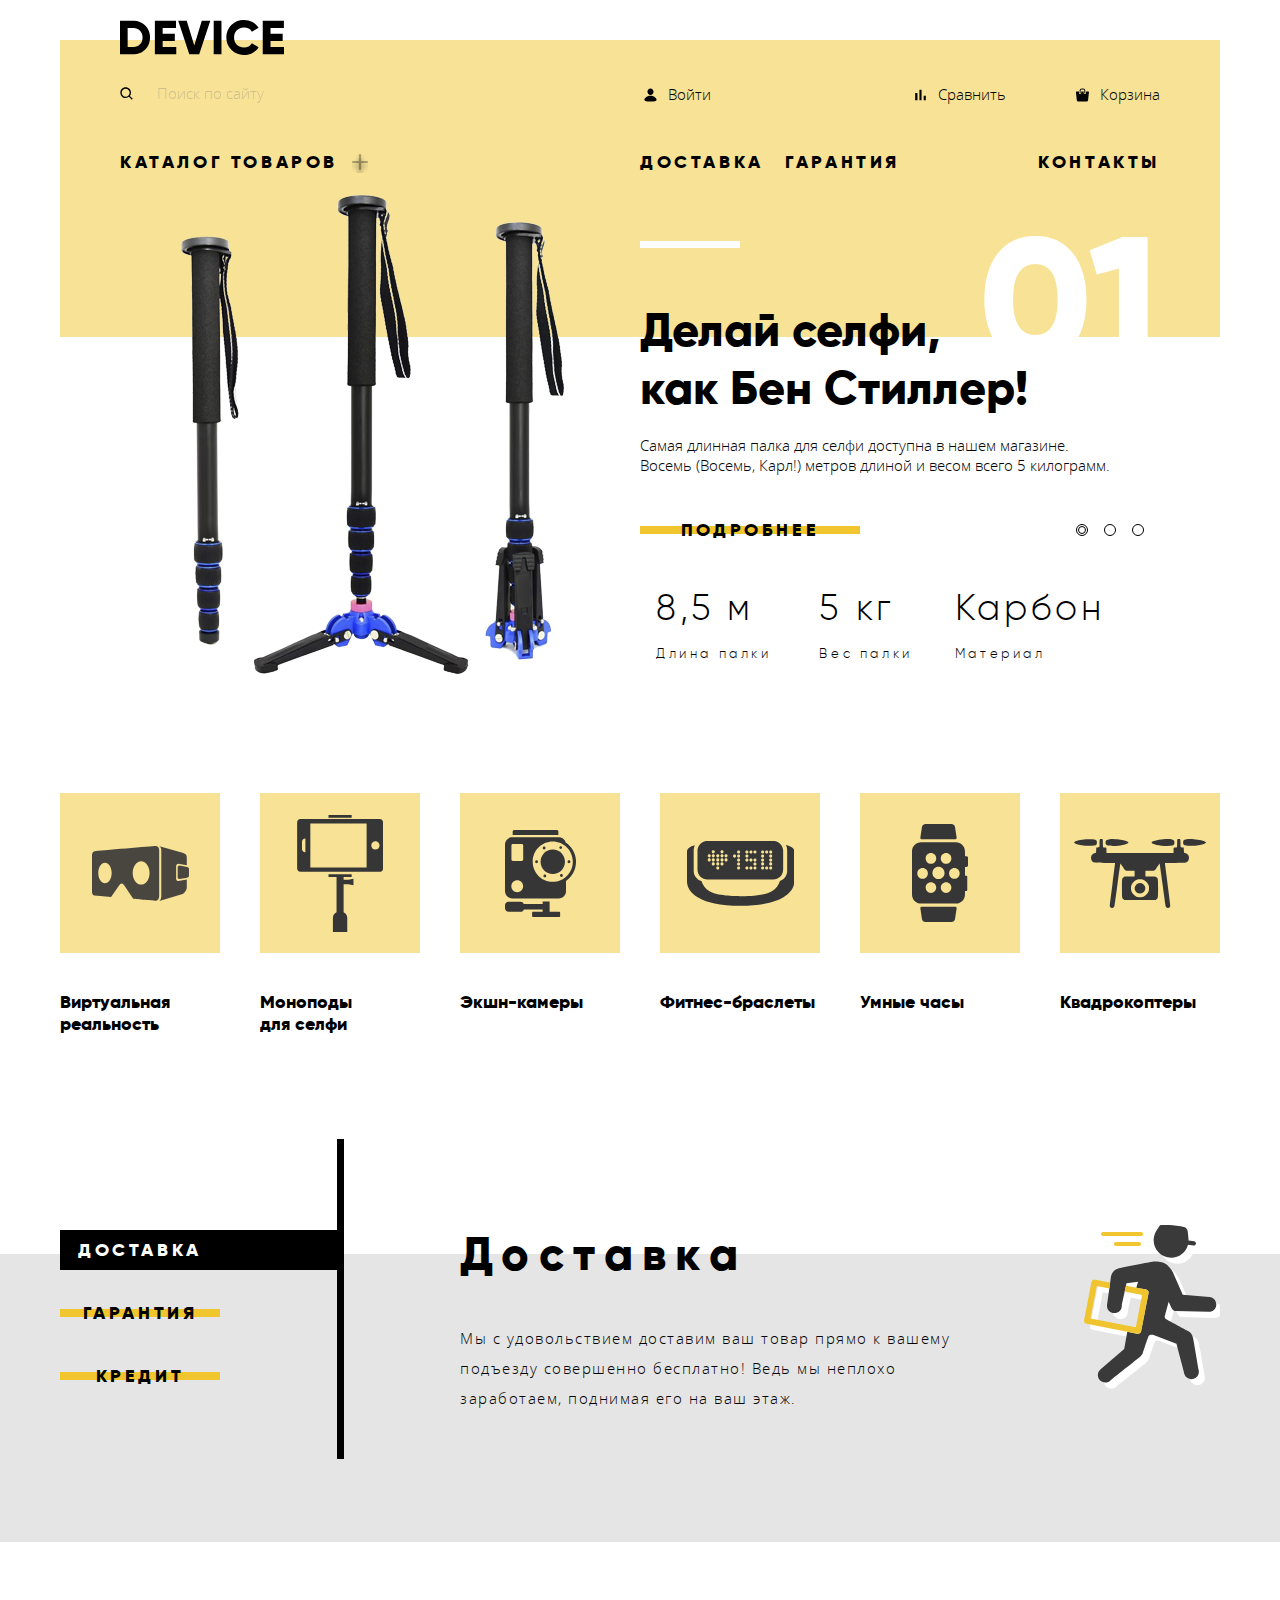
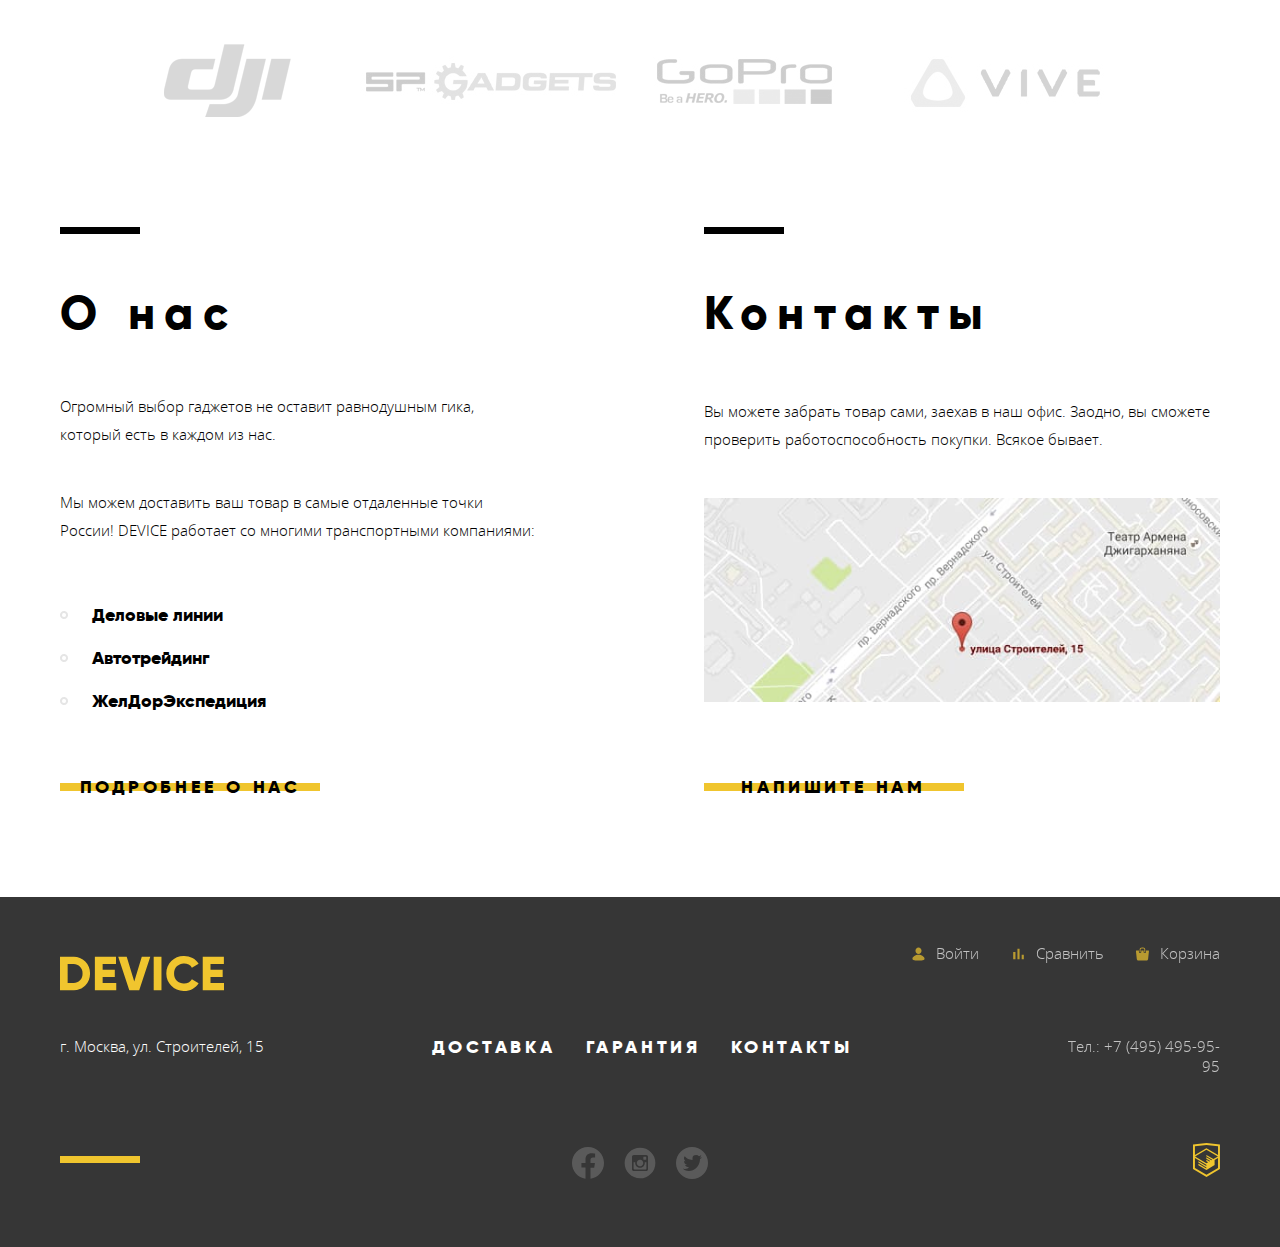
==== index.html @ de3810d8 "change looking of html part" ====
<!DOCTYPE html>
<html lang="ru" class="page">

<head>
  <meta charset="utf-8">
  <title>HTML Academy: Девайс</title>
  <link rel="icon" href="favicon.ico">
  <link rel="icon" href="img/favicon/favicon.svg" type="image/svg+xml">
  <link rel="apple-touch-icon" href="img/favicon/180.png">
  <link rel="manifest" href="manifest.webmanifest">
  <link rel="stylesheet" href="css/normalize.css">
  <link rel="stylesheet" href="css/style.min.css">
</head>

<body class="body">
  <header class="header">
    <a href="" class="logo">
      <img src="img/index/header/-e-logo(1).svg" alt="company-logo" width="164" height="35" class="header-logo">
    </a>
    <h1 class="non-visible-element">Техника для съёмки</h1>
    <div class="wrapper-top-header">
      <form action="get" class="search">
        <label for="search">
          <input type="search" id="search" placeholder="Поиск по сайту" class="sans">
          <span class="decorate-icon"></span>
          <button class="search-btn">Найти</button>
        </label>
      </form>
      <div class="wrapper-header-log-comp-basket">
        <div class="wrapper-log-in-out">
          <a href="blank.html" class="log-in-out sans">
            <svg width="9" height="10" viewBox="0 0 9 10" fill="none" xmlns="http://www.w3.org/2000/svg">
              <path d="M4.49996 0.333328C5.69704 0.333328 6.66663 1.3775 6.66663 2.66666C6.66663 3.95583 5.69704 5 4.49996 5C3.30288 5 2.33329 3.95583 2.33329 2.66666C2.33329 1.3775 3.30288 0.333328 4.49996 0.333328ZM4.49996 9.66666C4.49996 9.66666 8.83329 9.66666 8.83329 8.5C8.83329 7.1 6.72079 5.58333 4.49996 5.58333C2.27913 5.58333 0.166626 7.1 0.166626 8.5C0.166626 9.66666 4.49996 9.66666 4.49996 9.66666Z" fill="black" />
            </svg>
            Войти
          </a>
          <button class="out-btn">Выйти</button>
        </div>
        <div class="wrapper-comp-basket">
          <a href="blank.html" class="compare sans">
            <svg width="10" height="10" viewBox="0 0 10 10" fill="none" xmlns="http://www.w3.org/2000/svg">
              <path d="M0.916748 3.36667H2.66675V9.08334H0.916748V3.36667ZM4.18342 0.916672H5.81675V9.08334H4.18342V0.916672ZM7.45008 5.58334H9.08342V9.08334H7.45008V5.58334Z" fill="black" />
            </svg>
            Сравнить
          </a>
          <a href="blank.html" class="basket sans">
            <svg width="10" height="10" viewBox="0 0 10 10" fill="none" xmlns="http://www.w3.org/2000/svg">
              <path d="M9.86215 2.5217C9.79278 2.43991 9.69341 2.39316 9.58927 2.39316H7.65774V3.4188C7.65774 3.89008 7.25359 4.2735 6.75684 4.2735C6.26008 4.2735 5.85593 3.89008 5.85593 3.4188V2.39316H4.05413V3.4188C4.05413 3.89008 3.64999 4.2735 3.15323 4.2735C2.65648 4.2735 2.25233 3.89008 2.25233 3.4188V2.39316H0.32089C0.216656 2.39316 0.117286 2.43991 0.0479169 2.5217C-0.0215425 2.6035 -0.0544254 2.71256 -0.0425335 2.82145L0.605665 8.78461C0.617737 9.45692 1.14179 9.99999 1.78431 9.99999H8.12584C8.76828 9.99999 9.29233 9.45692 9.30449 8.78452L9.95269 2.82136C9.96449 2.71256 9.93161 2.6035 9.86215 2.5217Z" fill="black" />
              <path d="M3.15333 3.76068C3.35207 3.76068 3.51369 3.60735 3.51369 3.4188V1.53846C3.51369 1.01051 4.07486 0.683761 4.59477 0.683761H5.49567C6.04288 0.683761 6.39657 1.01923 6.39657 1.53846V3.4188C6.39657 3.60735 6.55829 3.76068 6.75693 3.76068C6.95558 3.76068 7.11729 3.60735 7.11729 3.4188V1.53846C7.11729 0.647009 6.43531 0 5.49567 0H4.59477C3.60126 0 2.79297 0.690171 2.79297 1.53846V3.4188C2.79297 3.60735 2.95459 3.76068 3.15333 3.76068Z" fill="black" />
            </svg>
            Корзина
          </a>
        </div>
      </div>
    </div>
    <nav class="menu">
      <ul class="menu-catalog">
        <li class="menu-item-catalog catalog">
          <a href="catalog.html" class="item-catalog hov-foc-opacity-text">
            Каталог товаров
          </a>
          <div class="wrapper-drop-down-menu">
            <div class="drop-down-menu sans">
              <ul class="wrapper-first-column">
                <li class="drop-down-item">
                  <a href="catalog.html">
                    Виртуальная реальность
                  </a>
                </li>
                <li class="drop-down-item">
                  <a href="catalog.html">
                    Моноподы для селфи
                  </a>
                </li>
                <li class="drop-down-item">
                  <a href="catalog.html">
                    Экшн-камеры
                  </a>
                </li>
              </ul>
              <ul class="wrapper-second-column">
                <li class="drop-down-item">
                  <a href="catalog.html">
                    Фитнес-браслеты
                  </a>
                </li>
                <li class="drop-down-item">
                  <a href="catalog.html">
                    Умные часы
                  </a>
                </li>
              </ul>
              <ul class="wrapper-third-column">
                <li class="drop-down-item">
                  <a href="catalog.html">
                    Квадрокоптер
                  </a>
                </li>
              </ul>
            </div>
          </div>
        </li>
        <li class="menu-item-catalog delivery">
          <a href="blank.html" class="hov-foc-opacity-text">
            Доставка
          </a>
        </li>
        <li class="menu-item-catalog guarantee">
          <a href="blank.html" class="hov-foc-opacity-text">
            Гарантия
          </a>
        </li>
        <li class="menu-item-catalog contacts">
          <a href="blank.html" class="hov-foc-opacity-text">
            Контакты
          </a>
        </li>
      </ul>
    </nav>
  </header>
  <main class="body-main">
    <section class="modal">
      <h3 class="non-visible-element">Обратная связь</h3>
      <!-- убрать класс visible для модального окна -->
      <form action="get" class="modal-form">
        <fieldset class="modal-name-email">
          <div class="wrapper-name">
            <label for="modale-name">Ваше имя:</label>
            <input type="text" class="modal-form-name" id="modale-name" placeholder="Имя Фамилия">
          </div>
          <div class="wrapper-email">
            <label for="modale-email">Ваш e-mail:</label>
            <input type="email" class="modal-form-email" id="modale-email" placeholder="email@example.com">
          </div>
        </fieldset>
        <div class="wrapper-textmail">
          <label for="modale-textemail">Текст письма:</label>
          <textarea name="textmail" class="modal-form-textmail" id="modale-textemail" cols="30" rows="10" placeholder="В свободной форме"></textarea>
        </div>
        <div class="wrapper-input-send">
          <div class="bg modal-input"></div>
          <input type="submit" class="send-form button" value="Отправить">
        </div>
        <div class="wrapper-close">
          <span class="close-first"></span>
          <span class="close-second"></span>
        </div>
      </form>
    </section>
    <section class="news">
      <img src="img/index/main/slider-11.png" class="main-image" alt="the longest selfie stick" width="384" height="486">
      <div class="description">
        <div class="wrapper-number">
          <div class="number">01</div>
        </div>
        <h2 class="phrase big-gilroy">
          Делай селфи,<br>
          как Бен Стиллер!
        </h2>
        <p class="information sans">
          Самая длинная палка для селфи доступна в нашем магазине.<br>
          Восемь (Восемь, Карл!) метров длиной и весом всего 5 килограмм.
        </p>
        <div class="wrapper-detail-points">
          <a href="catalog.html" class="detail">
            <div class="bg"></div>
            подробнее
          </a>
          <ul class="points">
            <li><button class="point first">
                <!-- empty button --></button></li>
            <li><button class="point second">
                <!-- empty button --></button></li>
            <li><button class="point thrid">
                <!-- empty button --></button></li>
          </ul>
        </div>
        <table class="product-details">
          <tr>
            <td>8,5 м</td>
            <td>5 кг</td>
            <td>Карбон</td>
          </tr>
          <tr class="smallest">
            <td>Длина палки</td>
            <td>Вес палки</td>
            <td>Материал</td>
          </tr>
        </table>
      </div>
    </section>
    <section class="products-menu">
      <h2 class="non-visible-element">Продуктовое меню</h2>
      <a href="catalog.html" class="item first">
        <!-- <div class="product-img"></div> -->
        <div class="small-product-description hov-foc-opacity-text">Виртуальная<br> реальность</div>
      </a>
      <a href="catalog.html" class="item second">
        <!-- <div class="product-img"></div> -->
        <div class="small-product-description hov-foc-opacity-text">Моноподы<br> для селфи</div>
      </a>
      <a href="catalog.html" class="item third">
        <!-- <div class="product-img"></div> -->
        <div class="small-product-description hov-foc-opacity-text">Экшн-камеры</div>
      </a>
      <a href="catalog.html" class="item fourth">
        <!-- <div class="product-img"></div> -->
        <div class="small-product-description hov-foc-opacity-text">Фитнес-браслеты</div>
      </a>
      <a href="catalog.html" class="item fifth">
        <!-- <div class="product-img"></div> -->
        <div class="small-product-description hov-foc-opacity-text">Умные часы</div>
      </a>
      <a href="catalog.html" class="item six">
        <!-- <div class="product-img"></div> -->
        <div class="small-product-description hov-foc-opacity-text">Квадрокоптеры</div>
      </a>
    </section>
    <section class="delivery-guarrantee-credit">
      <h2 class="non-visible-element">Услуги компании</h2>
      <div class="underwrapper-d-g-c">
        <div class="wrapper-switch-menu">
          <ul class="switch-menu">
            <li class="switch-first slider-open">
              <div class="bg"></div>
              Доставка
            </li>
            <li class="switch-second ">
              <div class="bg"></div>
              Гарантия
            </li>
            <li class="switch-third">
              <div class="bg"></div>
              Кредит
            </li>
          </ul>
        </div>
        <ul class="slider">
          <li class="slider-first ">
            <div class="switch-description">
              <p class="big-gilroy">Доставка</p>
              <p class="sans">
                Мы с удовольствием доставим ваш товар прямо к вашему<br>
                подъезду совершенно бесплатно! Ведь мы неплохо<br>
                заработаем, поднимая его на ваш этаж.
              </p>
            </div>
          </li>
          <li class="slider-second hide ">
            <div class="switch-description">
              <p class="big-gilroy">Гарантия</p>
              <p class="sans">
                Если из-за возгорания купленного у нас товара у вас сгорит дом —<br>
                не переживайте, мы выдадим вам новый.<br>
                Товар, не дом, конечно же.
              </p>
            </div>
          </li>
          <li class="slider-third hide">
            <div class="switch-description">
              <p class="big-gilroy">Кредит</p>
              <p class="sans">
                Залезть в долговую яму стало проще! Кредитные консультанты<br>
                подберут для вас наиболее выгодные<br>
                условия кредита. Выгодные для нашего банка, разумеется.
              </p>
            </div>
          </li>
        </ul>
        <!--         <div class="switch-image">
        </div> -->
      </div>
      <div class="underside"></div>
    </section>
    <section class="partners">
      <h2 class="non-visible-element">Партнеры</h2>
      <ul>
        <li>
          <img src="img/index/main/logo-11(res).png" alt="first partner" class="" width="260" height="100">
        </li>
        <li>
          <img src="img/index/main/logo-21(res).png" alt="second partner" class="" width="260" height="100">
        </li>
        <li>
          <img src="img/index/main/logo-31(res).png" alt="third partner" class="" width="260" height="100">
        </li>
        <li>
          <img src="img/index/main/logo-41(res).png" alt="fourth partner" class="" width="260" height="100">
        </li>
      </ul>
    </section>
    <section class="company-information">
      <h2 class="non-visible-element">Информация о компании</h2>
      <div class="about-us">
        <p class="big-gilroy">О нас</p>
        <p class="comp-inf-first sans">Огромный выбор гаджетов не оставит равнодушным гика,<br>
          который есть в каждом из нас.
        </p>
        <p class="comp-inf-sec sans">Мы можем доставить ваш товар в самые отдаленные точки<br>
          России! DEVICE работает со многими транспортными компаниями:
        </p>
        <ul class="list-of-types">
          <li>Деловые линии</li>
          <li>Автотрейдинг</li>
          <li>ЖелДорЭкспедиция</li>
        </ul>
        <a href="blank.html" class="detail">
          <div class="bg"></div>
          подробнее о нас
        </a>
      </div>
      <div class="company-contacts">
        <p class="big-gilroy">Контакты</p>
        <p class="comp-inf sans">Вы можете забрать товар сами, заехав в наш офис. Заодно, вы сможете<br>
          проверить работоспособность покупки. Всякое бывает.
        </p>
        <a href="map-big" class="map">
          <img src="img/index/main/map1res.jpg" alt="map" width="560" height="220" class="map-img">
        </a>
        <a href="form.html" class="detail open-modal">
          <div class="bg"></div>
          напишите нам
        </a>
      </div>
    </section>
    <section class="modal-map">
      <h3 class="non-visible-element">Карта</h3>
      <!-- убрать класс visible для модального окна -->
      <iframe src="https://www.google.com/maps/embed?pb=!1m18!1m12!1m3!1d2249.1125488779976!2d37.52742931592807!3d55.687030980535816!2m3!1f0!2f0!3f0!3m2!1i1024!2i768!4f13.1!3m3!1m2!1s0x46b54cf65f5c8955%3A0x694710ccd55501e!2z0YPQuy4g0KHRgtGA0L7QuNGC0LXQu9C10LksIDE1LCDQnNC-0YHQutCy0LAsIDExOTMxMQ!5e0!3m2!1sru!2sru!4v1614568905714!5m2!1sru!2sru" width="980" height="581" style="border:0;" allowfullscreen="" loading="lazy"></iframe>
      <div class="wrapper-close">
        <span class="close-first"></span>
        <span class="close-second"></span>
      </div>
    </section>
  </main>
  <footer class="footer">
    <div class="top-footer">
      <a href="index.html" class="logo-footer">
        <img src="img/index/footer/logo-footer.svg" alt="company-logo" width="164" height="35" class="footer-logo">
      </a>
      <div class="wrapper-log-comp-basket">
        <div class="wrapper-log-in-out">
          <a href="blank.html" class="log-in-out sans">
            <svg width="9" height="10" viewBox="0 0 9 10" fill="none" xmlns="http://www.w3.org/2000/svg">
              <path d="M4.49996 0.333328C5.69704 0.333328 6.66663 1.3775 6.66663 2.66666C6.66663 3.95583 5.69704 5 4.49996 5C3.30288 5 2.33329 3.95583 2.33329 2.66666C2.33329 1.3775 3.30288 0.333328 4.49996 0.333328ZM4.49996 9.66666C4.49996 9.66666 8.83329 9.66666 8.83329 8.5C8.83329 7.1 6.72079 5.58333 4.49996 5.58333C2.27913 5.58333 0.166626 7.1 0.166626 8.5C0.166626 9.66666 4.49996 9.66666 4.49996 9.66666Z" fill="black" />
            </svg>
            Войти
          </a>
        </div>
        <a href="blank.html" class="compare sans">
          <svg width="10" height="10" viewBox="0 0 10 10" fill="none" xmlns="http://www.w3.org/2000/svg">
            <path d="M0.916748 3.36667H2.66675V9.08334H0.916748V3.36667ZM4.18342 0.916672H5.81675V9.08334H4.18342V0.916672ZM7.45008 5.58334H9.08342V9.08334H7.45008V5.58334Z" fill="black" />
          </svg>
          Сравнить
        </a>
        <a href="blank.html" class="basket sans">
          <svg width="10" height="10" viewBox="0 0 10 10" fill="none" xmlns="http://www.w3.org/2000/svg">
            <path d="M9.86215 2.5217C9.79278 2.43991 9.69341 2.39316 9.58927 2.39316H7.65774V3.4188C7.65774 3.89008 7.25359 4.2735 6.75684 4.2735C6.26008 4.2735 5.85593 3.89008 5.85593 3.4188V2.39316H4.05413V3.4188C4.05413 3.89008 3.64999 4.2735 3.15323 4.2735C2.65648 4.2735 2.25233 3.89008 2.25233 3.4188V2.39316H0.32089C0.216656 2.39316 0.117286 2.43991 0.0479169 2.5217C-0.0215425 2.6035 -0.0544254 2.71256 -0.0425335 2.82145L0.605665 8.78461C0.617737 9.45692 1.14179 9.99999 1.78431 9.99999H8.12584C8.76828 9.99999 9.29233 9.45692 9.30449 8.78452L9.95269 2.82136C9.96449 2.71256 9.93161 2.6035 9.86215 2.5217Z" fill="black" />
            <path d="M3.15333 3.76068C3.35207 3.76068 3.51369 3.60735 3.51369 3.4188V1.53846C3.51369 1.01051 4.07486 0.683761 4.59477 0.683761H5.49567C6.04288 0.683761 6.39657 1.01923 6.39657 1.53846V3.4188C6.39657 3.60735 6.55829 3.76068 6.75693 3.76068C6.95558 3.76068 7.11729 3.60735 7.11729 3.4188V1.53846C7.11729 0.647009 6.43531 0 5.49567 0H4.59477C3.60126 0 2.79297 0.690171 2.79297 1.53846V3.4188C2.79297 3.60735 2.95459 3.76068 3.15333 3.76068Z" fill="black" />
          </svg>
          Корзина
        </a>
      </div>
    </div>
    <div class="middle-footer">
      <div class="adress sans">г. Москва, ул. Строителей, 15
      </div>
      <ul class="footer-list">
        <li>
          <a href="blank.html" class="hov-foc-opacity-text">
            доставка
          </a>
        </li>
        <li>
          <a href="blank.html" class="hov-foc-opacity-text">
            гарантия
          </a>
        </li>
        <li>
          <a href="blank.html" class="hov-foc-opacity-text">
            контакты
          </a>
        </li>
      </ul>
      <a href="+74954959595" class="telephone sans">Тел.: +7 (495) 495-95-95</a>
    </div>
    <div class="bottom-footer">
      <div class="social">
        <ul>
          <li>
            <a href="#" class="social-img fb">
            </a>
          </li>
          <li>
            <a href="#" class="social-img inst">
            </a>
          </li>
          <li>
            <a href="#" class="social-img tw">
            </a>
          </li>
        </ul>
      </div>
      <a href="https://htmlacademy.ru/study" class="academy-logo hov-foc-opacity-text">
        <svg width="27" height="34" viewBox="0 0 27 34" fill="none" xmlns="http://www.w3.org/2000/svg">
          <g clip-path="url(#clip0)">
            <path d="M13.62 0.0169551L13.472 0L0 1.40827V26.0042L13.473 34L26.903 26.0311L26.945 26.0062V1.40827L13.62 0.0169551ZM25.019 12.095L13.495 5.31992L13.494 5.21619L13.407 5.26606L13.319 5.21021V5.31892L1.925 12.086V3.13869L13.473 1.92989L25.02 3.13869V12.095H25.019ZM13.405 6.76908L24.923 13.4644L20.444 16.0974L13.351 11.8875L13.337 13.2988L19.241 16.8025L18.381 17.3082L13.351 14.3241L13.337 15.7353L17.164 18.0043L16.382 18.526L13.351 16.7437L13.337 18.1529L15.19 19.2411L13.39 20.3192L2.034 13.586L13.405 6.76908ZM1.925 15.0871L13.336 21.8601L13.352 22.9014L5.41 18.1859L5.395 19.5981L13.374 24.3805L13.392 25.4536L5.419 20.7261L5.406 22.1364L13.427 26.9457L13.473 26.9706L21.616 22.1115L21.605 16.9481L25.02 14.9175V24.9121L13.472 31.7659L1.925 24.9131V15.0871Z" fill="#F0C52E" />
          </g>
          <defs>
            <clipPath id="clip0">
              <rect width="26.943" height="34" fill="white" />
            </clipPath>
          </defs>
        </svg>
      </a>
    </div>
  </footer>
  <script src="modal.min.js"></script>
</body>

</html>
---- css/style.min.css ----
@font-face{font-family:"Gilroy";src:url(../fonts/gilroyextrabold.woff2) format("woff2"),url(../fonts/gilroyextrabold.woff) format("woff");font-weight:800;font-style:normal}@font-face{font-family:"Gilroy";src:url(../fonts/gilroylight.woff2) format("woff2"),url(../fonts/gilroylight.woff) format("woff");font-weight:300;font-style:normal}@font-face{font-family:"Opensans";src:url(../fonts/opensans.woff2) format("woff2"),url(../fonts/opensans.woff) format("woff");font-weight:600;font-style:normal}@font-face{font-family:"Opensans";src:url(../fonts/opensanslight.woff2) format("woff2"),url(../fonts/opensanslight.woff) format("woff");font-weight:300;font-style:normal}:root{--base-black:#000;--base-graydarkest:#363636;--base-darkgray:#464646;--base-gray:#7e7e7e;--base-ligthgray:#e5e5e5;--base-white:#fff;--alternate-yellow:#f0c52e;--alternate-biege:#f7e296;--alternate-green:#91c92f;--state-pink:#f6dada;--disabled-input:#A6A6A6;--hover-pages-step:#D9D9D9;--catalog-pages:#EBEBEB}html{height:100%}.body,a{color:var(--base-black)}.body,html{padding:0;margin:0}.body{position:relative;min-height:100%;display:-ms-grid;display:grid;-ms-grid-rows:-webkit-min-content 1fr -webkit-min-content;-ms-grid-rows:min-content 1fr min-content;grid-template-rows:-webkit-min-content 1fr -webkit-min-content;grid-template-rows:min-content 1fr min-content;-ms-flex-line-pack:start;align-content:start;font-family:"Gilroy",Arial,sans-serif;font-size:18px;line-height:22px;font-weight:800;background-color:var(--base-white)}a{text-decoration:none}img{max-width:100%;height:auto}.sans{font-family:"Opensans",Arial,sans-serif;font-weight:300;font-size:15px;line-height:20px}.logo:hover{opacity:.7}.logo:focus{opacity:.4}.hov-foc-opacity-text:hover{opacity:.6}.hov-foc-opacity-text:focus{opacity:.3}.hov-foc-opacity-text:active{opacity:.3}.big-gilroy{font-size:47px;line-height:58px}.button{border:0;outline:0;background:0 0}.non-visible-element{position:absolute;width:1px;height:1px;margin:-1px;border:0;padding:0;white-space:nowrap;-webkit-clip-path:inset(100%);clip-path:inset(100%);clip:rect(0 0 0 0);overflow:hidden}.header,.search input{background-color:var(--alternate-biege)}.header{width:1040px;position:relative;padding:29px 60px 18px;margin:40px auto 0}.logo{position:absolute;top:-20px;left:60px}.wrapper-top-header{display:-webkit-box;display:-ms-flexbox;display:flex;height:50px;-webkit-box-align:center;-ms-flex-align:center;align-items:center;-webkit-box-pack:justify;-ms-flex-pack:justify;justify-content:space-between;margin:0 0 32px}.search,.search label{position:relative;height:50px;width:356px}.search{display:-webkit-box;display:-ms-flexbox;display:flex;-webkit-box-align:center;-ms-flex-align:center;align-items:center}.search input{width:356px;height:50px;padding:0 0 0 37px;border:0;border-bottom:solid 2px transparent;outline:0;opacity:.3}.search label{margin:0}.decorate-icon{position:absolute;top:18px;left:0;width:13px;height:13px;background:no-repeat url(../img/index/header/search.svg)}.search-btn{visibility:hidden;position:absolute;top:0;right:0;width:84px;height:50px;padding:0;margin:0;border:solid 2px #000;outline:0;background:0 0;text-transform:uppercase;font-family:"Opensans",Arial,sans-serif;font-weight:300;font-size:15px;line-height:20px}.search-btn:hover{background:#000;color:#fff;cursor:pointer}.seatch-btn:active,.seatch-btn:focus{opacity:.3}.search input:active,.search input:focus{border-bottom:solid 2px #000;opacity:1}.search input:active~.search-btn,.search input:focus~.search-btn{visibility:visible}.drop-down-item a:hover,.header .basket:hover,.header .compare:hover,.header .log-in-out:hover,.search input:hover{opacity:.6}.wrapper-header-log-comp-basket{display:-webkit-box;display:-ms-flexbox;display:flex;width:50%;-webkit-box-pack:justify;-ms-flex-pack:justify;justify-content:space-between}.wrapper-log-in-out{display:-webkit-box;display:-ms-flexbox;display:flex;-webkit-box-align:center;-ms-flex-align:center;align-items:center}.out-btn{visibility:hidden;width:84px;height:50px;padding:0;margin:0;border:0;outline:0;background:0 0;opacity:.3;font-family:"Opensans",Arial,sans-serif;font-weight:300;font-size:15px;line-height:20px;cursor:pointer}.out-btn.visible{visibility:visible}.log-in-out,.wrapper-comp-basket{display:-webkit-box;display:-ms-flexbox;display:flex}.log-in-out{margin:0 0 0 28px}.wrapper-comp-basket{width:222px;-webkit-box-pack:justify;-ms-flex-pack:justify;justify-content:space-between;-webkit-box-align:center;-ms-flex-align:center;align-items:center}.drop-down-item a:focus,.header .basket:focus,.header .compare:focus,.header .log-in-out:focus{opacity:.3}.menu{width:1040px}.menu-catalog{position:relative;margin:0;padding:0;list-style-type:none;text-transform:uppercase;letter-spacing:.2em}.menu-catalog,.menu-item-catalog:hover .wrapper-drop-down-menu{display:-webkit-box;display:-ms-flexbox;display:flex}.drop-down-menu,.wrapper-drop-down-menu{-webkit-box-pack:start;-ms-flex-pack:start;justify-content:flex-start}.wrapper-drop-down-menu{position:absolute;display:none;width:1160px;height:166px;top:22px;left:-60px;background:var(--alternate-biege);z-index:20}.drop-down-menu{display:-webkit-box;display:-ms-flexbox;display:flex;width:1040px;height:168px;-webkit-box-sizing:border-box;box-sizing:border-box;text-transform:none;list-style-type:none;margin:0 auto;padding:30px 0 26px}.drop-down-menu ul{margin:0 61px 0 0;padding:0}.drop-down-menu li{height:20px;margin:0 0 20px;letter-spacing:0;list-style-type:none}.menu-catalog .menu-item-catalog{margin:0;padding:0}.catalog{position:relative;min-width:50%;-webkit-box-flex:4;-ms-flex-positive:4;flex-grow:4}.catalog::before{content:"";position:absolute;top:3px;left:232px;height:19px;width:16px;background:url(../img/index/header/plus.svg) no-repeat center}.contacts,.delivery,.guarantee{-webkit-box-flex:1;-ms-flex-positive:1;flex-grow:1;text-align:left}.contacts,.guarantee{text-align:right}.contacts{-webkit-box-flex:2;-ms-flex-positive:2;flex-grow:2;min-width:25%}.body-main{width:100%;min-width:1160px;margin:0 auto}.modal{display:none;position:fixed;left:50%;top:50%;-webkit-transform:translate(-50%,-50%);-ms-transform:translate(-50%,-50%);transform:translate(-50%,-50%);width:960px;height:550px;background:#fff;-webkit-box-shadow:0 10px 16px rgba(0,0,0,.15);box-shadow:0 10px 16px rgba(0,0,0,.15);-webkit-box-sizing:border-box;box-sizing:border-box;padding:92px 100px 69px;z-index:100}.modal-name-email,.modal.visible,.wrapper-email,.wrapper-name{display:-webkit-box;display:-ms-flexbox;display:flex}.modal .bg.modal-input{background:var(--alternate-biege)}.modal-name-email,.wrapper-email,.wrapper-name{-webkit-box-pack:justify;-ms-flex-pack:justify;justify-content:space-between}.modal-name-email{margin:0 0 32px;padding:0;border:0}.wrapper-email,.wrapper-name{-webkit-box-orient:vertical;-webkit-box-direction:normal;-ms-flex-direction:column;flex-direction:column;-webkit-box-align:start;-ms-flex-align:start;align-items:flex-start;-webkit-box-flex:1;-ms-flex-positive:1;flex-grow:1;height:82px}.wrapper-name{margin:0 40px 0 0}.modal input[type=email]:hover,.modal input[type=text]:hover,.modal textarea:hover{background:#eaeaea}.modal-form-email,.modal-form-name{width:360px;height:50px;padding:16px 0 15px 20px;border:solid 2px transparent;outline:0;background:#f2f2f2;-webkit-box-sizing:border-box;box-sizing:border-box;font-family:"Opensans",Arial,sans-serif;font-weight:400;font-size:14px;line-height:19px;color:rgba(0,0,0,.4)}.modal.modal-error .modal-form-email:invalid,.modal.modal-error .modal-form-name:invalid,.modal.modal-error .modal-form-textmail:invalid{background:#f6dada;border:0}.modal-form-textmail,.wrapper-textmail{display:-webkit-box;display:-ms-flexbox;display:flex}.wrapper-textmail{-webkit-box-orient:vertical;-webkit-box-direction:normal;-ms-flex-direction:column;flex-direction:column;-webkit-box-pack:justify;-ms-flex-pack:justify;justify-content:space-between;-webkit-box-align:start;-ms-flex-align:start;align-items:flex-start;margin:0 0 44px}.wrapper-textmail label{margin:0 0 10px}.modal-form-textmail{height:167px;width:100%;background:#f2f2f2;border:solid 2px transparent;outline:0;-webkit-box-sizing:border-box;box-sizing:border-box;padding:16px 0 0 20px;font-family:"Opensans",Arial,sans-serif;font-weight:400;font-size:14px;line-height:19px;color:rgba(0,0,0,.4);resize:none}.wrapper-close{position:absolute;top:20px;right:20px;width:55px;height:55px;border-radius:50%;background:var(--alternate-biege);opacity:.5;z-index:110;cursor:pointer}.modal-map .wrapper-close:hover,.wrapper-close:hover{opacity:1}.modal-map .wrapper-close:active,.wrapper-close:active{opacity:.3}.wrapper-close .close-first,.wrapper-close .close-second{position:absolute;top:27px;left:14px;width:28px;height:2px;-webkit-transform:rotate(45deg);-ms-transform:rotate(45deg);transform:rotate(45deg);background:#fff}.wrapper-close .close-second{-webkit-transform:rotate(-45deg);-ms-transform:rotate(-45deg);transform:rotate(-45deg)}.modal-map{display:none;position:fixed;left:50%;top:50%;-webkit-transform:translate(-50%,-50%);-ms-transform:translate(-50%,-50%);transform:translate(-50%,-50%);width:994px;height:593px;background:url(../img/index/main/map-big.png) center no-repeat;-webkit-box-sizing:border-box;box-sizing:border-box;z-index:100}.modal-map.visible{display:-webkit-box;display:-ms-flexbox;display:flex}.modal-map .wrapper-close{position:absolute;top:20px;right:37px;width:55px;height:55px;border-radius:50%;background:var(--alternate-biege);opacity:.5;z-index:120;cursor:pointer}.news{width:1040px;position:relative;display:-ms-grid;display:grid;-ms-grid-columns:50% 50%;grid-template-columns:50% 50%;z-index:1;padding:0 60px 20px;margin:0 auto 76px}.main-image{width:384px;height:486px;-webkit-box-pack:start;-ms-flex-pack:start;justify-content:start;margin:0 0 0 60px;background:0 0}.description,.wrapper-number{display:-webkit-box;display:-ms-flexbox;display:flex;margin:0}.description{-webkit-box-orient:vertical;-webkit-box-direction:normal;-ms-flex-direction:column;flex-direction:column;-webkit-box-pack:justify;-ms-flex-pack:justify;justify-content:space-between;padding:110px 0 0}.wrapper-number{position:absolute;-webkit-box-pack:end;-ms-flex-pack:end;justify-content:flex-end;top:0;left:0;width:1040px;height:146px;background-color:var(--alternate-biege);z-index:-10;padding:0 60px}.number{position:relative;width:50%;text-align:right;font-size:179px;line-height:219px;color:var(--base-white);margin:0 0 -70px;padding:0}.number::before{content:"";position:absolute;top:50px;left:0;width:100px;height:7px;background:#fff}.phrase{margin:0}.detail,.wrapper-detail-points{display:-webkit-box;display:-ms-flexbox;display:flex;-webkit-box-pack:justify;-ms-flex-pack:justify;justify-content:space-between;-webkit-box-align:center;-ms-flex-align:center;align-items:center}.detail{position:relative;width:220px;height:40px;-webkit-box-pack:center;-ms-flex-pack:center;justify-content:center;text-transform:uppercase;letter-spacing:.2em}.detail:hover .bg{top:0;height:40px}.detail:focus{opacity:.3}.detail .bg{position:absolute;width:100%;height:8px;top:16px;z-index:-10;background-color:var(--alternate-yellow)}.points{display:-webkit-box;display:-ms-flexbox;display:flex;-webkit-box-align:center;-ms-flex-align:center;align-items:center;height:40px;list-style-type:none}.points .point{position:relative;width:12px;height:12px;padding:0;margin:10px 16px 10px 0;outline:0;border:solid 1px var(--base-black);border-radius:50%;background:0 0}.point.first:after,.points .point:hover::after{content:"";display:block;width:6px;height:6px;border:solid 1px var(--base-black);border-radius:50%;margin:1px}.points .point:hover{cursor:pointer}.product-details{font-family:"Gilroy",Arial,sans-serif;font-weight:300;font-size:36px;line-height:42px;letter-spacing:.1em;border-spacing:15px}.product-details .smallest{font-size:13px;line-height:15px}.products-menu{width:1160px;display:-webkit-box;display:-ms-flexbox;display:flex;-webkit-box-pack:justify;-ms-flex-pack:justify;justify-content:space-between;margin:0 auto 49px;padding:20px 0}.item{position:relative;width:160px;margin-right:40px;padding:160px 0 0}.item:last-child{margin-right:0}.item.fifth:hover:before,.item.first:hover:before,.item.fourth:hover:before,.item.second:hover:before,.item.six:hover:before,.item.third:hover:before{background-color:var(--alternate-yellow)}.item:active{opacity:.3}.item::before{content:"";position:absolute;top:0;left:0;width:160px;height:160px}.item.first::before{background:no-repeat center url(../img/index/main/popular-1.svg) var(--alternate-biege)}.item.second::before{background:no-repeat center url(../img/index/main/popular-2.svg) var(--alternate-biege)}.item.third::before{background:no-repeat center url(../img/index/main/popular-3.svg) var(--alternate-biege)}.item.fourth::before{background:no-repeat center url(../img/index/main/popular-4.svg) var(--alternate-biege)}.item.fifth::before{background:no-repeat center url(../img/index/main/popular-5.svg) var(--alternate-biege)}.item.six::before{background:no-repeat center url(../img/index/main/popular-6.svg) var(--alternate-biege)}.small-product-description{margin:38px 0 20px;letter-spacing:0}.item:hover .small-product-description,.steps a:hover{opacity:.6}.products-menu{letter-spacing:.05em}.delivery-guarrantee-credit{position:relative;width:100%;height:403px;padding:15px 0 0;margin:0 auto 90px}.underwrapper-d-g-c{position:relative;width:1160px;display:-webkit-box;display:-ms-flexbox;display:flex;-webkit-box-pack:start;-ms-flex-pack:start;justify-content:flex-start;margin:0 auto}.underside{position:absolute;height:288px;bottom:0;left:0;right:0;z-index:-5;background:var(--base-ligthgray)}.wrapper-switch-menu{width:277px;height:320px;border-right:solid 7px #000}.switch-menu{display:-webkit-box;display:-ms-flexbox;display:flex;-webkit-box-orient:vertical;-webkit-box-direction:normal;-ms-flex-direction:column;flex-direction:column;-ms-flex-pack:distribute;justify-content:space-around;width:278px;height:188px;margin:80px 0 0;padding:9px 0 0;text-transform:uppercase;list-style-type:none;letter-spacing:.2em}.switch-menu li{position:relative;width:160px;height:40px;text-align:center;vertical-align:middle;z-index:20}.switch-menu li.slider-open{color:#fff}.switch-menu li.slider-open .bg{width:278px;height:40px;top:-9px;background:#000}.switch-menu li:hover .bg{cursor:pointer;top:-9px;height:40px}.switch-menu li:focus{opacity:.3}.switch-menu li:active{color:#fff}.switch-menu li:active .bg{width:278px;height:40px;top:-9px;background:#000}.switch-menu .bg{position:absolute;width:100%;height:8px;top:7px;z-index:-1;background-color:var(--alternate-yellow)}.criteria input:hover,.criteria label:hover,.switch-menu li:hover{cursor:pointer}.slider{width:100%;list-style-type:none}.slider,.slider li{padding:0;margin:0}.slider-first.hide,.slider-second.hide,.slider-third.hide{display:none}.switch-description{position:relative;width:100%;height:188px;-webkit-box-sizing:border-box;box-sizing:border-box;padding:0 0 0 116px;margin:86px 0 0}.slider-first .switch-description::after{content:"";position:absolute;width:136px;height:164px;top:0;right:0;z-index:1;background:no-repeat center url(../img/index/main/delivery2.svg)}.slider-second .switch-description::after{content:"";position:absolute;width:171px;height:195px;top:-20px;right:0;z-index:1;background:no-repeat center url(../img/index/main/warranty.svg)}.slider-third .switch-description::after{content:"";position:absolute;width:156px;height:188px;top:-20px;right:0;z-index:1;background:no-repeat center url(../img/index/main/credit.svg)}.switch-description .big-gilroy{margin:0 0 40px;letter-spacing:.2em}.switch-description .sans{line-height:30px;letter-spacing:.1em}.company-information,.partners{width:1160px;margin:0 auto 90px}.partners ul{list-style-type:none}.company-information{display:-ms-grid;display:grid;-ms-grid-columns:1fr 127px 1fr;grid-template-columns:1fr 1fr;grid-column-gap:127px}.company-information .big-gilroy{margin:57px 0 50px;letter-spacing:.2em}.about-us,.company-contacts,.partners ul{display:-webkit-box;display:-ms-flexbox;display:flex}.about-us,.company-contacts{position:relative;-webkit-box-orient:vertical;-webkit-box-direction:normal;-ms-flex-direction:column;flex-direction:column;-webkit-box-pack:justify;-ms-flex-pack:justify;justify-content:space-between;height:580px}.about-us::before,.company-contacts::before{content:"";position:absolute;top:0;left:0;width:80px;height:7px;background:#000}.about-us .sans,.company-contacts .sans{line-height:28px}.about-us .comp-inf-first,.company-contacts .comp-inf{margin:0 0 40px}.about-us .comp-inf-sec{margin:0 0 60px}.list-of-types,.map{margin:0 0 55px}.list-of-types{list-style-type:none;padding:0}.list-of-types li{margin:0 0 21px;padding-left:32px;background-image:url(../img/index/main/round.png);background-position:0 center;background-size:8px 8px;background-repeat:no-repeat}.footer-list li:last-child,.list-of-types li:last-child{margin:0}.company-information .detail{width:260px}.footer{padding:46px 0 65px;background-color:var(--base-graydarkest)}.footer .sans{color:var(--base-white)}.footer .basket,.footer .compare,.footer .log-in-out,.footer .log-in-out-catl{opacity:.7}.basket,.compare,.log-in-out,.log-in-out-catl{position:relative}.footer .basket:hover,.footer .compare:hover,.footer .log-in-out-catl:hover,.footer .log-in-out:hover{opacity:1}.footer .basket:focus,.footer .compare:focus,.footer .log-in-out-catl:focus,.footer .log-in-out:focus{opacity:.3}.basket svg,.compare svg,.log-in-out svg,.log-in-out-catl svg{position:absolute;top:4px;left:-24px;width:13px;height:14px}.footer .basket svg path,.footer .compare svg path,.footer .log-in-out svg path{fill:var(--alternate-yellow)}.footer ul{list-style-type:none}.footer-list a{text-transform:uppercase;letter-spacing:.2em;color:var(--base-white)}.middle-footer,.top-footer{display:-webkit-box;display:-ms-flexbox;display:flex;width:1160px;-webkit-box-pack:justify;-ms-flex-pack:justify;justify-content:space-between}.top-footer{height:53px;margin:0 auto 40px}.logo-footer{-ms-flex-item-align:end;align-self:flex-end}.wrapper-log-comp-basket,.wrapper-log-comp-basket .wrapper-log-in-out{display:-webkit-box;display:-ms-flexbox;display:flex;-webkit-box-pack:justify;-ms-flex-pack:justify;justify-content:space-between;width:483px}.wrapper-log-comp-basket .wrapper-log-in-out{width:242px;-webkit-box-pack:end;-ms-flex-pack:end;justify-content:flex-end;-webkit-box-align:start;-ms-flex-align:start;align-items:flex-start}.log-in-out-catl svg path{fill:var(--alternate-biege)}.out-btn-footer{visibility:hidden;width:45px;padding:0;border:0;outline:0;background:0 0;color:#fff;opacity:.7;margin:0 15px 0 24px;font-family:"Opensans",Arial,sans-serif;font-weight:300;font-size:15px;line-height:20px;cursor:pointer}.out-btn-footer.visible{visibility:visible}.middle-footer{-ms-flex-line-pack:start;align-content:flex-start;margin:0 auto 67px}.adress{width:212px;margin:0}.footer-list{display:-webkit-box;display:-ms-flexbox;display:flex;width:421px;-webkit-box-pack:justify;-ms-flex-pack:justify;justify-content:space-between;padding:0;margin:0 44px 0 0}.telephone{width:164px;text-align:right;opacity:.7}.bottom-footer,.social ul{display:-webkit-box;display:-ms-flexbox;display:flex}.bottom-footer{position:relative;width:1160px;-webkit-box-pack:end;-ms-flex-pack:end;justify-content:flex-end;-webkit-box-align:center;-ms-flex-align:center;align-items:center;margin:0 auto}.bottom-footer::before{content:"";position:absolute;top:13px;left:0;width:80px;height:7px;background:var(--alternate-yellow)}.social ul{width:136px;-webkit-box-pack:justify;-ms-flex-pack:justify;justify-content:space-between;padding:0;margin:0 485px 0 0}.social-img{display:block;width:32px;height:32px}.fb{background:no-repeat center url(../img/index/footer/simple-icons_facebook.svg);opacity:.3}.inst{background:no-repeat center url(../img/index/footer/icon_instagram.svg);opacity:.3}.tw{background:no-repeat url(../img/index/footer/icon_witter.svg);opacity:.3}.fb:hover,.inst:hover,.tw:hover{opacity:1}.fb:active,.inst:active,.tw:active{opacity:.1}.academy-logo{width:27px;text-align:right}.small-gilroy{font-family:"Gilroy",Arial,sans-serif;font-size:16px;line-height:20px;font-weight:800;text-transform:uppercase;letter-spacing:.1em}.product{margin:44px 0 0}.monopods,.steps{width:1040px;margin:0 auto 30px}.steps{margin:0 auto 50px;padding:0 60px}.steps a{opacity:.3}.arrow-nav,.steps a{margin:0 14px 0 0}.steps a:focus{opacity:.1}.wrapper-products-filter{width:100%}.wrapper-filter-sort{width:100%;background:var(--base-ligthgray)}.wrapper-second-filter-sort{display:-webkit-box;display:-ms-flexbox;display:flex;width:1100px;margin:0 auto;padding:0 0 0 60px}.wrapper-product-sort-filter{position:relative;height:100%;-webkit-box-align:center;-ms-flex-align:center;align-items:center;z-index:10}.wrapper-filter::after,.wrapper-product-sort-filter::after{content:"";position:absolute;top:0;right:0;width:100vw;z-index:-1}.wrapper-product-sort-filter::after{background:var(--base-ligthgray);height:100%}.products-filter{display:-ms-grid;display:grid;-ms-grid-columns:268px 1fr;grid-template-columns:268px 1fr;width:1100px;margin:0 auto;padding:0 0 0 60px}.product-sort-filter{width:268px}.products-head,.wrapper-filter{display:-webkit-box;display:-ms-flexbox;display:flex;-webkit-box-align:center;-ms-flex-align:center;align-items:center;height:70px}.wrapper-filter{position:relative;width:268px;z-index:10}.wrapper-filter::after{background:#dcdcdc;height:70px}.products-head{-webkit-box-flex:1;-ms-flex-positive:1;flex-grow:1;padding:0 0 0 70px}.sort{margin:0 74px 0 0}.wrapper-sort{display:-webkit-box;display:-ms-flexbox;display:flex;-webkit-box-flex:1;-ms-flex-positive:1;flex-grow:1;-webkit-box-pack:justify;-ms-flex-pack:justify;justify-content:space-between;-webkit-box-align:center;-ms-flex-align:center;align-items:center}.wrapper-types-sort .by-prefer,.wrapper-types-sort .by-price,.wrapper-types-sort .by-type{margin:0 30px 0 0}.by-prefer,.by-type{opacity:.3}.by-price,.to-busket button:hover{opacity:1}.by-prefer:hover,.by-type:hover{opacity:.6}.by-prefer:focus,.by-type:focus{opacity:1}.decorate-arrow{position:relative;display:-webkit-box;display:-ms-flexbox;display:flex;-webkit-box-align:center;-ms-flex-align:center;align-items:center;-webkit-box-pack:justify;-ms-flex-pack:justify;justify-content:space-between;width:52px;height:70px}.up-arrow{-webkit-transform:rotate(180deg);-ms-transform:rotate(180deg);transform:rotate(180deg);opacity:.2}.down-arrow:hover,.up-arrow:hover{opacity:.4}.up-arrow:focus{opacity:1}.criteria{position:relative;width:200px;margin:0;padding:70px 0 0;border:0;z-index:10}.criteria fieldset{margin:0;padding:0;border:0}.criteria ul{margin:0;padding:0;list-style-type:none;font-size:14px;line-height:19px}.criteria input:checked:hover{opacity:.7}.criteria input:disabled,.criteria input:disabled~label{color:var(--disabled-input)}.price{width:100%;padding:14px 0;margin:0 0 16px;border-top:solid 2px #000}.price-range{position:relative}.scale{height:2px;background:#000;opacity:.2}.bar{width:60%;height:2px;background:#91c92f}.toggle{position:absolute;width:4px;height:4px;padding:0;border:solid 8px #fff;background:#c4c4c4;border-radius:50%;-webkit-box-shadow:0 2px 2px rgba(0,0,0,.18);box-shadow:0 2px 2px rgba(0,0,0,.18);cursor:pointer}.toggle-min{top:-10px;left:0}.toggle-max{top:-10px;left:110px}.price-min-max{margin:10px 0 38px;font-weight:300;font-size:14px;line-height:16px;text-transform:none}.price-max,.price-min{width:70px;padding:0;margin:0;border:0;outline:0;background:0 0}.criteria .by-color{position:relative;width:200px;margin:0 0 37px}.criteria .by-bluetooth::before,.criteria .by-color::before{content:"";position:absolute;top:-36px;left:0;width:100%;height:2px;background:#000}.by-color .color-choice{margin:30px 0 0}.bluetooth-check+label,.color-check+label,.color-choice li{display:-webkit-box;display:-ms-flexbox;display:flex;height:28px}.color-choice li{margin:20px 0 20px 28px}.bluetooth-check,.color-check{visibility:hidden}.bluetooth-check+label,.color-check+label{position:relative;-webkit-box-align:center;-ms-flex-align:center;align-items:center}.color-check+label::before{content:"";position:absolute;width:24px;height:24px;left:-42px;border:solid 2px #000;border-radius:2px}.color-check:checked+label::after{content:"";position:absolute;top:8px;width:24px;height:24px;left:-35px;background:no-repeat url(../img/catalog/main/checkmark.svg) 0 0}.criteria .by-bluetooth{position:relative;width:200px;margin:0 0 50px}.by-bluetooth .bluetooth-choice{margin:30px 0 0}.bluetooth-choice li{display:-webkit-box;display:-ms-flexbox;display:flex;height:28px;margin:16px 0 16px 28px}.bluetooth-check+label::before{content:"";position:absolute;width:24px;height:24px;left:-42px;border:solid 2px #000;border-radius:50%}.bluetooth-check:checked+label::after{content:"";position:absolute;top:8px;width:12px;height:12px;left:-34px;background:#000;border-radius:50%}.wrapper-input-send{display:-webkit-box;display:-ms-flexbox;display:flex;position:relative;width:200px;height:40px;-webkit-box-pack:center;-ms-flex-pack:center;justify-content:center;-webkit-box-align:center;-ms-flex-align:center;align-items:center;z-index:1}.send-form{font-family:"Gilroy",Arial,sans-serif;font-weight:800;font-size:18px;line-height:22px;text-transform:uppercase;letter-spacing:.2em;border:0}.send-form:hover{background:0 0;border:0;outline:0}.wrapper-input-send:hover .bg{top:0;height:40px}.wrapper-input-send:focus{opacity:.3}.wrapper-input-send .bg{position:absolute;width:100%;height:8px;top:16px;z-index:-10;background-color:var(--alternate-yellow)}.products{padding:0 0 78px}.bluetooth,.color,.price{font-size:14px;text-transform:none}.wrapper-products{position:relative;display:-ms-grid;display:grid;-ms-grid-rows:501px 501px;grid-template-rows:501px 501px;-ms-grid-columns:360px 360px;grid-template-columns:360px 360px;-ms-flex-line-pack:center;align-content:center;-webkit-box-pack:justify;-ms-flex-pack:justify;justify-content:space-between;padding:69px 0 0 72px;margin:0;background:#fff}.wrapper-products>:nth-child(1){-ms-grid-row:1;-ms-grid-column:1}.wrapper-products>:nth-child(2){-ms-grid-row:1;-ms-grid-column:2}.wrapper-products>:nth-child(3){-ms-grid-row:2;-ms-grid-column:1}.wrapper-products>:nth-child(4){-ms-grid-row:2;-ms-grid-column:2}.wrapper-products::after{content:"";position:absolute;top:0;left:0;background:#fff;height:100%}.first-product,.fourth-product,.second-product,.third-product{margin:0;padding:0;z-index:1}.wrapper-item{position:relative;z-index:1}.item-img,.to-busket{width:360px;height:380px}.wrapper-item:hover .item-img{opacity:.7}.wrapper-item:hover .to-busket{visibility:visible}.to-busket{position:absolute;display:-webkit-box;display:-ms-flexbox;display:flex;visibility:hidden;top:0;left:0;-webkit-box-orient:vertical;-webkit-box-direction:normal;-ms-flex-direction:column;flex-direction:column;-webkit-box-pack:center;-ms-flex-pack:center;justify-content:center;-webkit-box-align:center;-ms-flex-align:center;align-items:center;z-index:1}.to-busket button{border:0;outline:0;background:0 0;cursor:pointer;opacity:.5;font-family:"Opensans",Arial,sans-serif;font-weight:300;font-size:13px;line-height:18px;letter-spacing:.1em}.to-busket button:focus{opacity:.2}.to-busket-link{display:-webkit-box;display:-ms-flexbox;display:flex;position:relative;width:200px;height:40px;-webkit-box-pack:center;-ms-flex-pack:center;justify-content:center;-webkit-box-align:center;-ms-flex-align:center;align-items:center;text-transform:uppercase;letter-spacing:.2em;margin:0 0 19px;z-index:1}.to-busket-link:hover .bg{top:0;height:40px}.to-busket-link:focus{opacity:.3}.to-busket-link .bg{position:absolute;width:100%;height:8px;top:16px;z-index:-10;background-color:var(--alternate-yellow)}.new-item,.wrapper-name-price{display:-webkit-box;display:-ms-flexbox;display:flex}.new-item{position:absolute;-webkit-box-align:center;-ms-flex-align:center;align-items:center;-webkit-box-pack:center;-ms-flex-pack:center;justify-content:center;width:62px;height:62px;top:29px;right:27px;color:rgba(0,0,0,.3);border:solid 2px rgba(0,0,0,.3);border-radius:50%;text-transform:uppercase}.wrapper-name-price{-webkit-box-pack:justify;-ms-flex-pack:justify;justify-content:space-between;-webkit-box-align:start;-ms-flex-align:start;align-items:flex-start;height:44px;margin:30px 0 48px}.product-name{width:270px;height:44px;-ms-flex-line-pack:start;align-content:flex-start;margin:0;font-family:"Gilroy",Arial,sans-serif;font-weight:800;font-size:18px;line-height:22px;letter-spacing:.05em}.pages-control,.pages-control ul,.product-name,.product-price{display:-webkit-box;display:-ms-flexbox;display:flex}.product-price{-webkit-box-align:start;-ms-flex-align:start;align-items:flex-start;-webkit-box-pack:end;-ms-flex-pack:end;justify-content:flex-end;-webkit-box-flex:1;-ms-flex-positive:1;flex-grow:1;height:44px;font-family:"Gilroy",Arial,sans-serif;font-weight:300;font-size:16px;line-height:18px;letter-spacing:.05em}.pages-control,.pages-control ul{-webkit-box-pack:justify;-ms-flex-pack:justify;justify-content:space-between}.pages-control{height:70px;margin:0 0 0 72px;background:var(--catalog-pages)}.pages-control ul{width:83px;-webkit-box-align:center;-ms-flex-align:center;align-items:center;margin:0;padding:0;list-style-type:none}.pages-control,.pages-control .pages{font-family:"Gilroy",Arial,sans-serif;font-weight:800;font-size:16px;line-height:20px;letter-spacing:.1em;text-transform:uppercase}.pages-control li:first-child{opacity:1}.pages-control li{opacity:.3}.pages-control li:hover{opacity:.6}.paages-control li:focus{opacity:1}.pages-control .back:hover,.pages-control .forward:hover{cursor:pointer;background:var(--hover-pages-step)}.pages-control .back:focus,.pages-control .forward:focus{opacity:.3}.back,.forward{display:-webkit-box;display:-ms-flexbox;display:flex;width:120px;height:100%;-webkit-box-align:center;-ms-flex-align:center;align-items:center;-webkit-box-pack:center;-ms-flex-pack:center;justify-content:center}
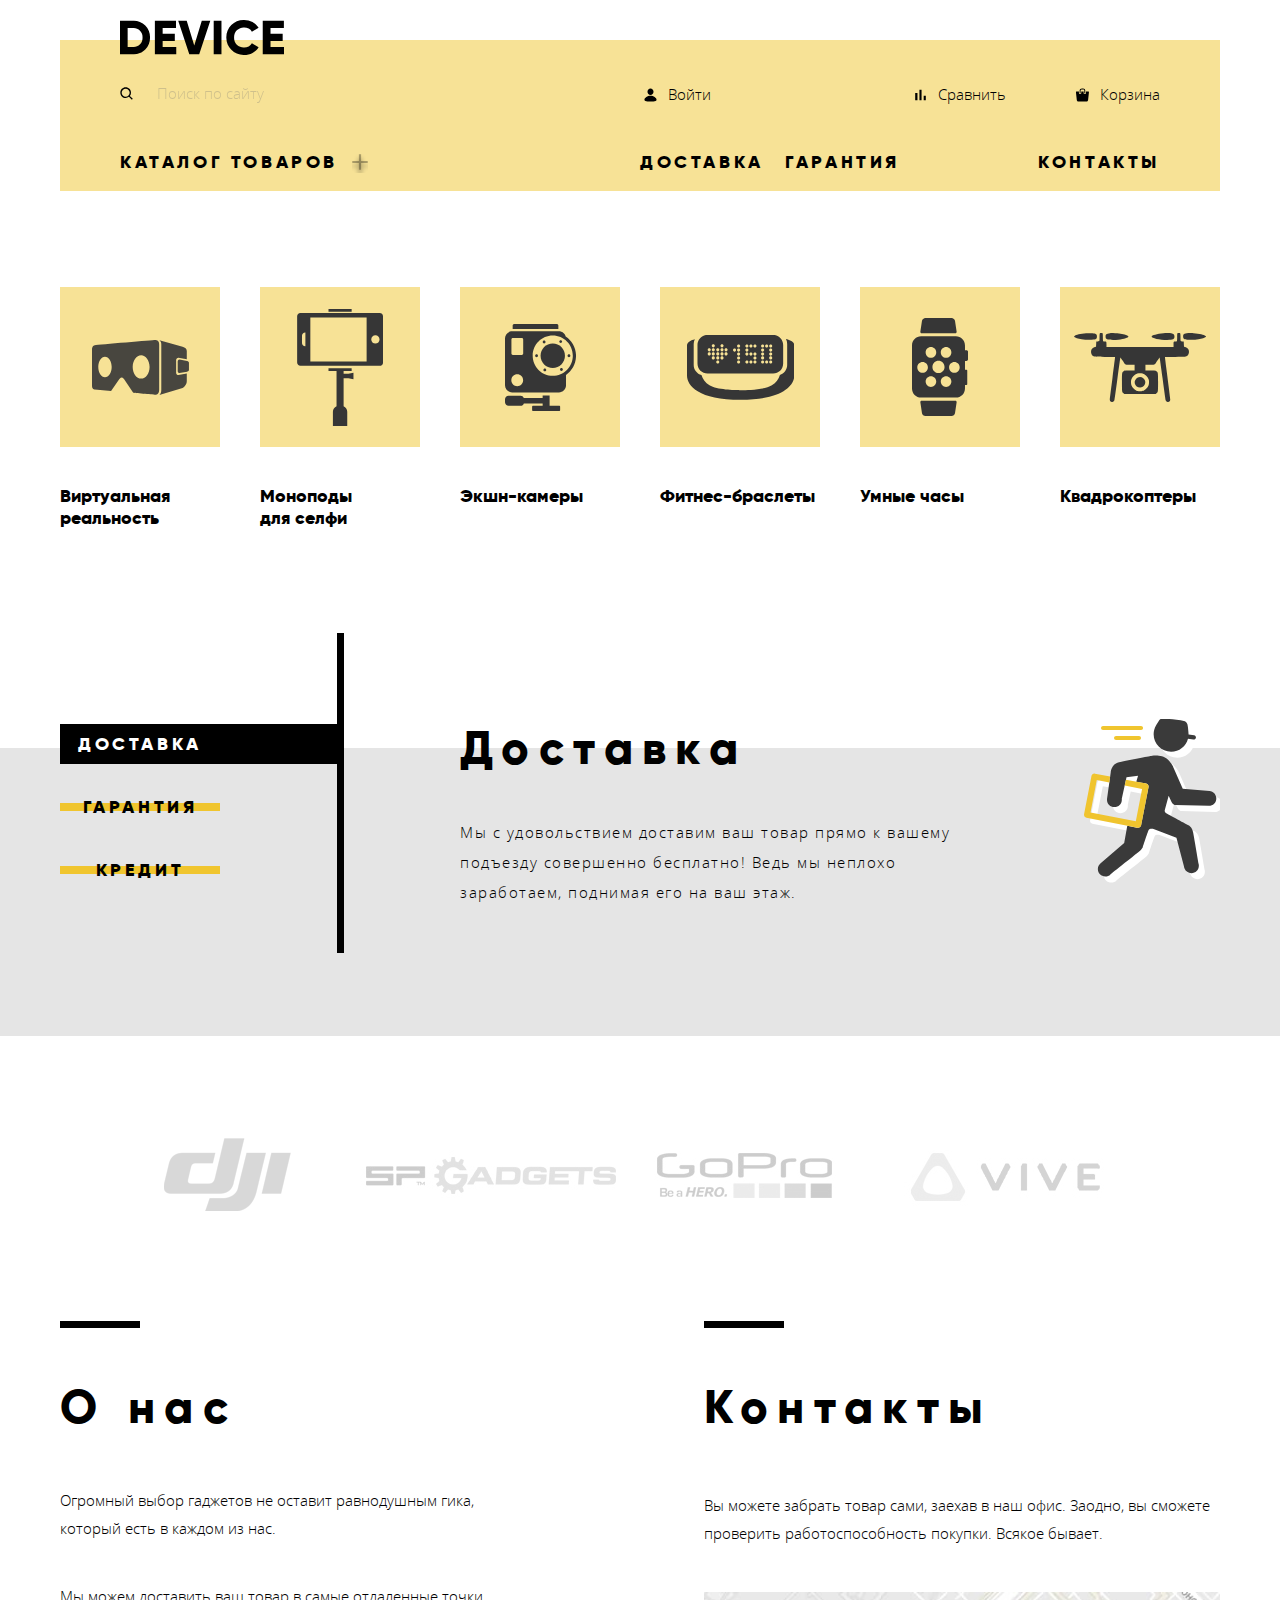
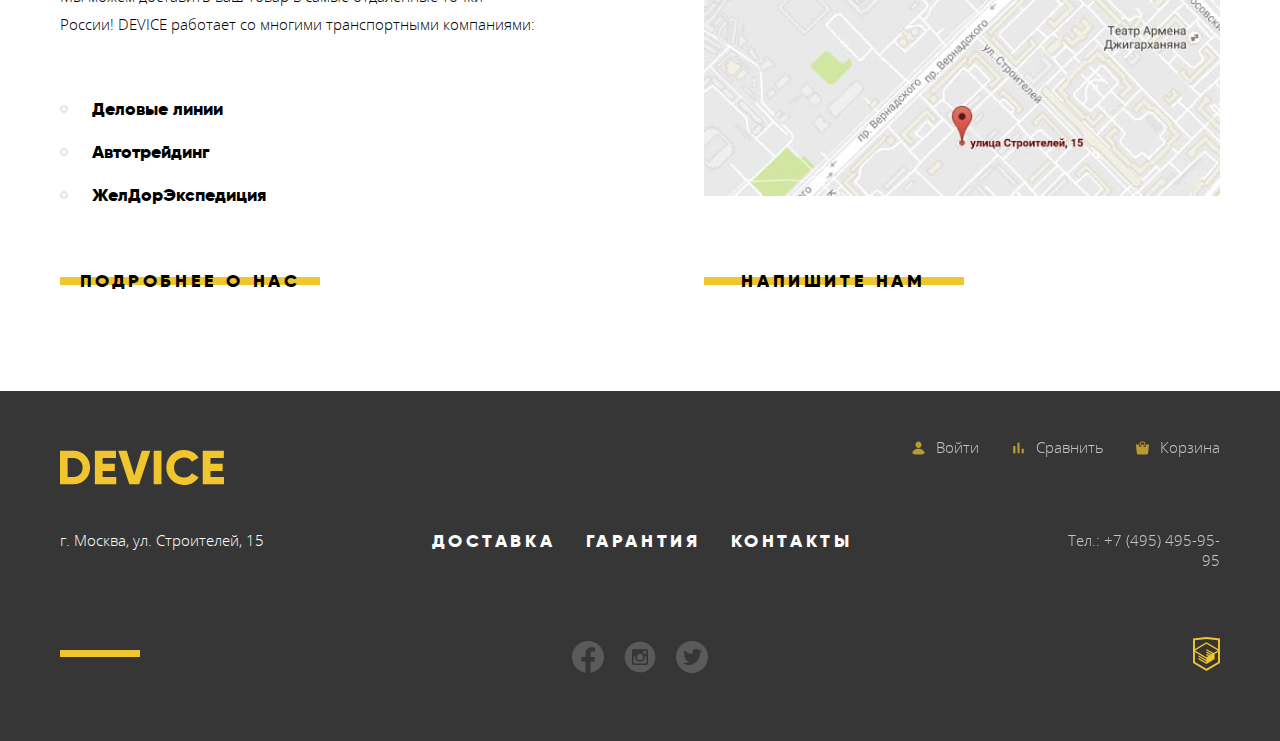
==== commit 366740c0: "add third slider (main page)" ====
--- a/index.html
+++ b/index.html
@@ -9,7 +9,7 @@
   <link rel="apple-touch-icon" href="img/favicon/180.png">
   <link rel="manifest" href="manifest.webmanifest">
   <link rel="stylesheet" href="css/normalize.css">
-  <link rel="stylesheet" href="css/style.min.css">
+  <link rel="stylesheet" href="css/style.css">
 </head>
 
 <body class="body">
@@ -148,46 +148,130 @@
       </form>
     </section>
     <section class="news">
-      <img src="img/index/main/slider-11.png" class="main-image" alt="the longest selfie stick" width="384" height="486">
-      <div class="description">
-        <div class="wrapper-number">
-          <div class="number">01</div>
-        </div>
-        <h2 class="phrase big-gilroy">
-          Делай селфи,<br>
-          как Бен Стиллер!
-        </h2>
-        <p class="information sans">
-          Самая длинная палка для селфи доступна в нашем магазине.<br>
-          Восемь (Восемь, Карл!) метров длиной и весом всего 5 килограмм.
-        </p>
-        <div class="wrapper-detail-points">
-          <a href="catalog.html" class="detail">
-            <div class="bg"></div>
-            подробнее
-          </a>
-          <ul class="points">
-            <li><button class="point first">
-                <!-- empty button --></button></li>
-            <li><button class="point second">
-                <!-- empty button --></button></li>
-            <li><button class="point thrid">
-                <!-- empty button --></button></li>
-          </ul>
-        </div>
-        <table class="product-details">
-          <tr>
-            <td>8,5 м</td>
-            <td>5 кг</td>
-            <td>Карбон</td>
-          </tr>
-          <tr class="smallest">
-            <td>Длина палки</td>
-            <td>Вес палки</td>
-            <td>Материал</td>
-          </tr>
-        </table>
-      </div>
+      <div class="wrapper-main-page-product-first hide">
+        <img src="img/index/main/slider-11.png" class="main-image" alt="the longest selfie stick" width="384" height="486">
+        <div class="description">
+          <div class="wrapper-number">
+            <div class="number">01</div>
+          </div>
+          <h2 class="phrase big-gilroy">
+            Делай селфи,<br>
+            как Бен Стиллер!
+          </h2>
+          <p class="information sans">
+            Самая длинная палка для селфи доступна в нашем магазине.<br>
+            Восемь (Восемь, Карл!) метров длиной и весом всего 5 килограмм.
+          </p>
+          <div class="wrapper-detail-points">
+            <a href="catalog.html" class="detail">
+              <div class="bg"></div>
+              подробнее
+            </a>
+            <ul class="points">
+              <li><button class="point first">
+                  <!-- empty button --></button></li>
+              <li><button class="point second">
+                  <!-- empty button --></button></li>
+              <li><button class="point thrid">
+                  <!-- empty button --></button></li>
+            </ul>
+          </div>
+          <table class="product-details">
+            <tr>
+              <td>8,5 м</td>
+              <td>5 кг</td>
+              <td>Карбон</td>
+            </tr>
+            <tr class="smallest">
+              <td>Длина палки</td>
+              <td>Вес палки</td>
+              <td>Материал</td>
+            </tr>
+          </table>
+        </div>
+      </div>
+      <div class="wrapper-main-page-product-second hide">
+        <img src="img/index/main/slider-21.png" class="main-image" alt="" width="384" height="486">
+        <div class="description">
+          <div class="wrapper-number">
+            <div class="number">01</div>
+          </div>
+          <h2 class="phrase big-gilroy">
+            Делай селфи,<br>
+            как Бен Стиллер!
+          </h2>
+          <p class="information sans">
+            Самая длинная палка для селфи доступна в нашем магазине.<br>
+            Восемь (Восемь, Карл!) метров длиной и весом всего 5 килограмм.
+          </p>
+          <div class="wrapper-detail-points">
+            <a href="catalog.html" class="detail">
+              <div class="bg"></div>
+              подробнее
+            </a>
+            <ul class="points">
+              <li><button class="point first">
+                  <!-- empty button --></button></li>
+              <li><button class="point second">
+                  <!-- empty button --></button></li>
+              <li><button class="point thrid">
+                  <!-- empty button --></button></li>
+            </ul>
+          </div>
+          <table class="product-details">
+            <tr>
+              <td>8,5 м</td>
+              <td>5 кг</td>
+              <td>Карбон</td>
+            </tr>
+            <tr class="smallest">
+              <td>Длина палки</td>
+              <td>Вес палки</td>
+              <td>Материал</td>
+            </tr>
+          </table>
+        </div>
+      </div>
+      <div class="wrapper-main-page-product-third hide">
+        <img src="img/index/main/slider-31.png" class="main-image" alt="quadcopter" width="526" height="334">
+        <div class="description">
+          <div class="wrapper-number">
+            <div class="number">03</div>
+          </div>
+          <h2 class="phrase big-gilroy">
+            Порхает как бабочка,<br>
+            жалит как пчела!
+          </h2>
+          <p class="information sans">
+            Этот обычный, на первый взгляд, квадрокоптер оснащен<br>
+            мощным лазером, замаскированным под стандартную камеру.
+          </p>
+          <div class="wrapper-detail-points">
+            <a href="catalog.html" class="detail">
+              <div class="bg"></div>
+              подробнее
+            </a>
+            <ul class="points">
+              <li><button class="point first">
+                  <!-- empty button --></button></li>
+              <li><button class="point second">
+                  <!-- empty button --></button></li>
+              <li><button class="point third">
+                  <!-- empty button --></button></li>
+            </ul>
+          </div>
+          <table class="product-details">
+            <tr>
+              <td>800 м</td>
+              <td>50 м</td>
+            </tr>
+            <tr class="smallest">
+              <td>Дальность полета</td>
+              <td>Радиус поражения</td>
+            </tr>
+          </table>
+        </div>
+      </div>            
     </section>
     <section class="products-menu">
       <h2 class="non-visible-element">Продуктовое меню</h2>
--- a/css/style.css
+++ b/css/style.css
@@ -0,0 +1,2404 @@
+/*
+* Prefixed by https://autoprefixer.github.io
+* PostCSS: v7.0.29,
+* Autoprefixer: v9.7.6
+* Browsers: last 4 version
+*/
+
+/*Fonts*/
+@font-face {
+  font-family: "Gilroy";
+  src: url("../fonts/gilroyextrabold.woff2") format("woff2"),
+    url("../fonts/gilroyextrabold.woff") format("woff");
+  font-weight: 800;
+  font-style: normal;
+}
+
+@font-face {
+  font-family: "Gilroy";
+  src: url("../fonts/gilroylight.woff2") format("woff2"),
+    url("../fonts/gilroylight.woff") format("woff");
+  font-weight: 300;
+  font-style: normal;
+}
+
+@font-face {
+  font-family: "Opensans";
+  src: url("../fonts/opensans.woff2") format("woff2"),
+    url("../fonts/opensans.woff") format("woff");
+  font-weight: 600;
+  font-style: normal;
+}
+
+@font-face {
+  font-family: "Opensans";
+  src: url("../fonts/opensanslight.woff2") format("woff2"),
+    url("../fonts/opensanslight.woff") format("woff");
+  font-weight: 300;
+  font-style: normal;
+}
+
+/*Variables*/
+:root {
+  --base-black: #000;
+  --base-graydarkest: #363636;
+  --base-darkgray: #464646;
+  --base-gray: #7e7e7e;
+  --base-ligthgray: #e5e5e5;
+  --base-white: #fff;
+
+  --alternate-yellow: #f0c52e;
+  --alternate-biege: #f7e296;
+  --alternate-green: #91c92f;
+
+  --state-pink: #f6dada;
+
+  --disabled-input: #A6A6A6;
+
+  --hover-pages-step: #D9D9D9;
+
+  --catalog-pages: #EBEBEB;
+}
+
+/*main CSS*/
+
+html {
+  height: 100%;
+  padding: 0;
+  margin: 0;
+}
+
+.body {
+  position: relative;
+  min-height: 100%;
+  display: -ms-grid;
+  display: grid;
+  -ms-grid-rows: -webkit-min-content 1fr -webkit-min-content;
+  -ms-grid-rows: min-content 1fr min-content;
+  grid-template-rows: -webkit-min-content 1fr -webkit-min-content;
+  grid-template-rows: min-content 1fr min-content;
+  -ms-flex-line-pack: start;
+  align-content: start;
+  padding: 0;
+  margin: 0;
+  font-family: "Gilroy", Arial, sans-serif;
+  font-size: 18px;
+  line-height: 22px;
+  font-weight: 800;
+  color: var(--base-black);
+  background-color: var(--base-white);
+}
+
+a {
+  text-decoration: none;
+  color: var(--base-black);
+}
+
+img {
+  max-width: 100%;
+  height: auto;
+}
+
+.sans {
+  font-family: "Opensans", Arial, sans-serif;
+  font-weight: 300;
+  font-size: 15px;
+  line-height: 20px;
+}
+
+.logo:hover {
+  opacity: .7;
+}
+
+.logo:focus {
+  opacity: .4;
+}
+
+.hov-foc-opacity-text:hover {
+  opacity: .6;
+}
+
+.hov-foc-opacity-text:focus {
+  /*Как ловить поведение "нажатие", для смены CSS?*/
+  opacity: .3;
+}
+
+.hov-foc-opacity-text:active {
+  /*Как ловить поведение "нажатие", для смены CSS?*/
+  opacity: .3;
+}
+
+.big-gilroy {
+  font-size: 47px;
+  line-height: 58px;
+}
+
+.button {
+  border: none;
+  outline: none;
+  background: none;
+}
+
+.non-visible-element {
+  position: absolute;
+  width: 1px;
+  height: 1px;
+  margin: -1px;
+  border: 0;
+  padding: 0;
+  white-space: nowrap;
+  -webkit-clip-path: inset(100%);
+  clip-path: inset(100%);
+  clip: rect(0 0 0 0);
+  overflow: hidden;
+}
+
+/*Header*/
+
+.header {
+  width: 1040px;
+  position: relative;
+  padding: 29px 60px 18px 60px;
+  margin: 40px auto 0 auto;
+  background-color: var(--alternate-biege);
+}
+
+.logo {
+  position: absolute;
+  top: -20px;
+  left: 60px;
+}
+
+.wrapper-top-header {
+  display: -webkit-box;
+  display: -ms-flexbox;
+  display: flex;
+  height: 50px;
+  -webkit-box-align: center;
+  -ms-flex-align: center;
+  align-items: center;
+  -webkit-box-pack: justify;
+  -ms-flex-pack: justify;
+  justify-content: space-between;
+  margin: 0 0 32px 0;
+}
+
+.search {
+  position: relative;
+  display: -webkit-box;
+  display: -ms-flexbox;
+  display: flex;
+  -webkit-box-align: center;
+  -ms-flex-align: center;
+  align-items: center;
+  width: 356px;
+  height: 50px;
+}
+
+.search input {
+  width: 356px;
+  height: 50px;
+  padding: 0 0 0 37px;
+  border: none;
+  border-bottom: solid 2px transparent;
+  outline: none;
+  background-color: var(--alternate-biege);
+  opacity: .3;
+}
+
+.search label {
+  position: relative;
+  height: 50px;
+  width: 356px;
+  margin: 0;
+}
+
+.decorate-icon {
+  position: absolute;
+  top: 18px;
+  left: 0;
+  width: 13px;
+  height: 13px;
+  background: no-repeat url("../img/index/header/search.svg");
+}
+
+.search-btn {
+  visibility: hidden;
+  position: absolute;
+  top: 0;
+  right: 0;
+  width: 84px;
+  height: 50px;
+  padding: 0;
+  margin: 0;
+  border: solid 2px #000;
+  outline: none;
+  background: transparent;
+  text-transform: uppercase;
+  font-family: "Opensans", Arial, sans-serif;
+  font-weight: 300;
+  font-size: 15px;
+  line-height: 20px;
+}
+
+.search-btn:hover {
+  background: #000;
+  color: #fff;
+  cursor: pointer;
+}
+
+.seatch-btn:focus,
+.seatch-btn:active {
+  opacity: .3;
+}
+
+.search input:active,
+.search input:focus {
+  border-bottom: solid 2px #000;
+  opacity: 1;
+}
+
+.search input:active~.search-btn,
+.search input:focus~.search-btn {
+  visibility: visible;
+}
+
+.search input:hover {
+  opacity: .6;
+}
+
+.wrapper-header-log-comp-basket {
+  display: -webkit-box;
+  display: -ms-flexbox;
+  display: flex;
+  width: 50%;
+  -webkit-box-pack: justify;
+  -ms-flex-pack: justify;
+  justify-content: space-between;
+}
+
+.wrapper-log-in-out {
+  display: -webkit-box;
+  display: -ms-flexbox;
+  display: flex;
+  -webkit-box-align: center;
+  -ms-flex-align: center;
+  align-items: center;
+}
+
+.out-btn {
+  visibility: hidden;
+  width: 84px;
+  height: 50px;
+  padding: 0;
+  margin: 0;
+  border: none;
+  outline: none;
+  background: transparent;
+  opacity: .3;
+  font-family: "Opensans", Arial, sans-serif;
+  font-weight: 300;
+  font-size: 15px;
+  line-height: 20px;
+  cursor: pointer;
+}
+
+.out-btn.visible {
+  visibility: visible;
+}
+
+.log-in-out {
+  display: -webkit-box;
+  display: -ms-flexbox;
+  display: flex;
+  margin: 0 0 0 28px;
+}
+
+.wrapper-comp-basket {
+  display: -webkit-box;
+  display: -ms-flexbox;
+  display: flex;
+  width: 222px;
+  -webkit-box-pack: justify;
+  -ms-flex-pack: justify;
+  justify-content: space-between;
+  -webkit-box-align: center;
+  -ms-flex-align: center;
+  align-items: center;
+}
+
+.compare {}
+
+.basket {}
+
+.log-in-out,
+.compare,
+.basket {
+  position: relative;
+}
+
+.header .log-in-out:hover,
+.header .compare:hover,
+.header .basket:hover {
+  opacity: .6;
+}
+
+.header .log-in-out:focus,
+.header .compare:focus,
+.header .basket:focus {
+  opacity: .3;
+}
+
+.menu {
+  width: 1040px;
+}
+
+.menu-catalog {
+  position: relative;
+  display: -webkit-box;
+  display: -ms-flexbox;
+  display: flex;
+  margin: 0;
+  padding: 0;
+  list-style-type: none;
+  text-transform: uppercase;
+  letter-spacing: .2em;
+}
+
+.menu-item-catalog:hover .wrapper-drop-down-menu {
+  display: -webkit-box;
+  display: -ms-flexbox;
+  display: flex;
+}
+
+.wrapper-drop-down-menu {
+  position: absolute;
+  display: none;
+  -webkit-box-pack: start;
+  -ms-flex-pack: start;
+  justify-content: flex-start;
+  width: 1160px;
+  height: 166px;
+  top: 22px;
+  left: -60px;
+  background: var(--alternate-biege);
+  z-index: 20;
+}
+
+.drop-down-menu {
+  display: -webkit-box;
+  display: -ms-flexbox;
+  display: flex;
+  -webkit-box-pack: start;
+  -ms-flex-pack: start;
+  justify-content: flex-start;
+  width: 1040px;
+  height: 168px;
+  -webkit-box-sizing: border-box;
+  box-sizing: border-box;
+  text-transform: none;
+  list-style-type: none;
+  margin: 0 auto 0 auto;
+  padding: 30px 0 26px 0;
+}
+
+.drop-down-menu ul {
+  margin: 0 61px 0 0;
+  padding: 0;
+}
+
+.drop-down-menu li {
+  height: 20px;
+  margin: 0 0 20px 0;
+  letter-spacing: 0;
+  list-style-type: none;
+}
+
+.menu-catalog .menu-item-catalog {
+  margin: 0;
+  padding: 0;
+}
+
+.drop-down-item a:hover {
+  opacity: .6;
+}
+
+.drop-down-item a:focus {
+  opacity: .3;
+}
+
+.catalog {
+  position: relative;
+  min-width: 50%;
+  -webkit-box-flex: 4;
+  -ms-flex-positive: 4;
+  flex-grow: 4;
+}
+
+.catalog::before {
+  content: "";
+  position: absolute;
+  top: 3px;
+  left: 232px;
+  height: 19px;
+  width: 16px;
+  background: url("../img/index/header/plus.svg") no-repeat center;
+}
+
+
+.delivery {
+  -webkit-box-flex: 1;
+  -ms-flex-positive: 1;
+  flex-grow: 1;
+  text-align: left;
+}
+
+.guarantee {
+  -webkit-box-flex: 1;
+  -ms-flex-positive: 1;
+  flex-grow: 1;
+  text-align: right;
+}
+
+.contacts {
+  -webkit-box-flex: 2;
+  -ms-flex-positive: 2;
+  flex-grow: 2;
+  min-width: 25%;
+  text-align: right;
+}
+
+.body-main {
+  width: 100%;
+  min-width: 1160px;
+  margin: 0 auto;
+}
+
+/*Modal*/
+
+.modal {
+  display: none;
+  position: fixed;
+  left: 50%;
+  top: 50%;
+  -webkit-transform: translate(-50%, -50%);
+  -ms-transform: translate(-50%, -50%);
+  transform: translate(-50%, -50%);
+  width: 960px;
+  height: 550px;
+  background: #FFFFFF;
+  -webkit-box-shadow: 0px 10px 16px rgba(0, 0, 0, 0.15);
+  box-shadow: 0px 10px 16px rgba(0, 0, 0, 0.15);
+  -webkit-box-sizing: border-box;
+  box-sizing: border-box;
+  padding: 92px 100px 69px 100px;
+  z-index: 100;
+}
+
+.modal.visible {
+  display: -webkit-box;
+  display: -ms-flexbox;
+  display: flex;
+}
+
+.modal .bg.modal-input {
+  background: var(--alternate-biege);
+}
+
+.modal-name-email {
+  display: -webkit-box;
+  display: -ms-flexbox;
+  display: flex;
+  -webkit-box-pack: justify;
+  -ms-flex-pack: justify;
+  justify-content: space-between;
+  margin: 0 0 32px 0;
+  padding: 0;
+  border: none;
+}
+
+.wrapper-name,
+.wrapper-email {
+  display: -webkit-box;
+  display: -ms-flexbox;
+  display: flex;
+  -webkit-box-orient: vertical;
+  -webkit-box-direction: normal;
+  -ms-flex-direction: column;
+  flex-direction: column;
+  -webkit-box-align: start;
+  -ms-flex-align: start;
+  align-items: flex-start;
+  -webkit-box-pack: justify;
+  -ms-flex-pack: justify;
+  justify-content: space-between;
+  -webkit-box-flex: 1;
+  -ms-flex-positive: 1;
+  flex-grow: 1;
+  height: 82px;
+}
+
+.wrapper-name {
+  margin: 0 40px 0 0;
+}
+
+.modal input[type="text"]:hover,
+.modal input[type="email"]:hover,
+.modal textarea:hover {
+  background: #EAEAEA;
+}
+
+.modal input[type="text"]:hover,
+.modal input[type="email"]:hover,
+  {
+  background: transparent;
+  border: 2px solid var(--alternate-biege);
+}
+
+.modal-form-name,
+.modal-form-email {
+  width: 360px;
+  height: 50px;
+  padding: 16px 0 15px 20px;
+  border: solid 2px transparent;
+  outline: none;
+  background: #F2F2F2;
+  -webkit-box-sizing: border-box;
+  box-sizing: border-box;
+  font-family: "Opensans", Arial, sans-serif;
+  font-weight: 400;
+  font-size: 14px;
+  line-height: 19px;
+  color: rgba(0, 0, 0, 0.4);
+}
+
+.modal.modal-error .modal-form-name:invalid,
+.modal.modal-error .modal-form-email:invalid,
+.modal.modal-error .modal-form-textmail:invalid {
+  background: #F6DADA;
+  border: none;
+}
+
+.wrapper-textmail {
+  display: -webkit-box;
+  display: -ms-flexbox;
+  display: flex;
+  -webkit-box-orient: vertical;
+  -webkit-box-direction: normal;
+  -ms-flex-direction: column;
+  flex-direction: column;
+  -webkit-box-pack: justify;
+  -ms-flex-pack: justify;
+  justify-content: space-between;
+  -webkit-box-align: start;
+  -ms-flex-align: start;
+  align-items: flex-start;
+  margin: 0 0 44px 0;
+}
+
+.wrapper-textmail label {
+  margin: 0 0 10px 0;
+}
+
+.modal-form-textmail {
+  display: -webkit-box;
+  display: -ms-flexbox;
+  display: flex;
+  height: 167px;
+  width: 100%;
+  background: #F2F2F2;
+  border: solid 2px transparent;
+  outline: none;
+  -webkit-box-sizing: border-box;
+  box-sizing: border-box;
+  padding: 16px 0 0 20px;
+  font-family: "Opensans", Arial, sans-serif;
+  font-weight: 400;
+  font-size: 14px;
+  line-height: 19px;
+  color: rgba(0, 0, 0, 0.4);
+  resize: none;
+}
+
+.wrapper-close {
+  position: absolute;
+  top: 20px;
+  right: 20px;
+  width: 55px;
+  height: 55px;
+  border-radius: 50%;
+  background: var(--alternate-biege);
+  opacity: .5;
+  z-index: 110;
+  cursor: pointer;
+}
+
+.wrapper-close:hover {
+  opacity: 1;
+}
+
+.wrapper-close:active {
+  opacity: .3;
+}
+
+.wrapper-close .close-first {
+  position: absolute;
+  top: 27px;
+  left: 14px;
+  width: 28px;
+  height: 2px;
+  -webkit-transform: rotate(45deg);
+  -ms-transform: rotate(45deg);
+  transform: rotate(45deg);
+  background: #fff;
+}
+
+.wrapper-close .close-second {
+  position: absolute;
+  top: 27px;
+  left: 14px;
+  width: 28px;
+  height: 2px;
+  -webkit-transform: rotate(-45deg);
+  -ms-transform: rotate(-45deg);
+  transform: rotate(-45deg);
+  background: #fff;
+}
+
+/*Modal Map*/
+
+.modal-map {
+  display: none;
+  position: fixed;
+  left: 50%;
+  top: 50%;
+  -webkit-transform: translate(-50%, -50%);
+  -ms-transform: translate(-50%, -50%);
+  transform: translate(-50%, -50%);
+  width: 994px;
+  height: 593px;
+  background: url("../img/index/main/map-big.png") center no-repeat;
+  -webkit-box-sizing: border-box;
+  box-sizing: border-box;
+  z-index: 100;
+}
+
+.modal-map.visible {
+  display: -webkit-box;
+  display: -ms-flexbox;
+  display: flex;
+}
+
+.modal-map .wrapper-close {
+  position: absolute;
+  top: 20px;
+  right: 37px;
+  width: 55px;
+  height: 55px;
+  border-radius: 50%;
+  background: var(--alternate-biege);
+  opacity: .5;
+  z-index: 120;
+  cursor: pointer;
+}
+
+.modal-map .wrapper-close:hover {
+  opacity: 1;
+}
+
+.modal-map .wrapper-close:active {
+  opacity: .3;
+}
+
+/*Main-news*/
+
+.news {
+  width: 1160px;
+  position: relative;
+  z-index: 1;
+  margin: 0 auto 76px auto;
+}
+.wrapper-main-page-product-first,
+.wrapper-main-page-product-second,
+.wrapper-main-page-product-third {
+  width: 1040px;
+  position: relative;
+  display: -ms-grid;
+  display: grid;
+  -ms-grid-columns: 50% 50%;
+  grid-template-columns: 50% 50%;
+  padding: 0 60px 20px 60px;
+}
+.wrapper-main-page-product-first.hide,
+.wrapper-main-page-product-second.hide,
+.wrapper-main-page-product-third.hide {
+  display: none;
+}
+.wrapper-main-page-product-first .main-image {
+  width: 384px;
+  height: 486px;
+  -webkit-box-pack: start;
+  -ms-flex-pack: start;
+  justify-content: start;
+  margin: 0 0 0 60px;
+  background: none;
+}
+.wrapper-main-page-product-third .main-image {
+  width: 526px;
+  height: 334px;
+  -webkit-box-pack: start;
+  -ms-flex-pack: start;
+  justify-content: start;
+  background: none;
+  margin:99px 0 0 -30px;
+}
+.description {
+  -webkit-box-pack: start;
+  -ms-flex-pack: start;
+  justify-content: start;
+  display: -webkit-box;
+  display: -ms-flexbox;
+  display: flex;
+  -webkit-box-orient: vertical;
+  -webkit-box-direction: normal;
+  -ms-flex-direction: column;
+  flex-direction: column;
+  -webkit-box-pack: justify;
+  -ms-flex-pack: justify;
+  justify-content: space-between;
+  padding: 110px 0 0 0;
+  margin: 0;
+}
+
+.wrapper-number {
+  position: absolute;
+  display: -webkit-box;
+  display: -ms-flexbox;
+  display: flex;
+  -webkit-box-pack: end;
+  -ms-flex-pack: end;
+  justify-content: flex-end;
+  top: 0;
+  left: 0;
+  width: 1040px;
+  height: 146px;
+  background-color: var(--alternate-biege);
+  z-index: -10;
+  margin: 0;
+  padding: 0 60px;
+}
+
+.number {
+  position: relative;
+  width: 50%;
+  text-align: right;
+  font-size: 179px;
+  line-height: 219px;
+  color: var(--base-white);
+  margin: 0 0 -70px 0;
+  padding: 0;
+}
+
+.number::before {
+  /*очень много вопрос как это всё таки лучше сделать*/
+  content: "";
+  position: absolute;
+  top: 50px;
+  left: 0;
+  width: 100px;
+  height: 7px;
+  background: #fff;
+}
+
+.phrase {
+  margin: 0;
+}
+
+.wrapper-detail-points {
+  display: -webkit-box;
+  display: -ms-flexbox;
+  display: flex;
+  -webkit-box-pack: justify;
+  -ms-flex-pack: justify;
+  justify-content: space-between;
+  -webkit-box-align: center;
+  -ms-flex-align: center;
+  align-items: center;
+}
+
+.detail {
+  display: -webkit-box;
+  display: -ms-flexbox;
+  display: flex;
+  position: relative;
+  width: 220px;
+  height: 40px;
+  -webkit-box-pack: center;
+  -ms-flex-pack: center;
+  justify-content: center;
+  -webkit-box-align: center;
+  -ms-flex-align: center;
+  align-items: center;
+  text-transform: uppercase;
+  letter-spacing: .2em;
+}
+
+.detail:hover .bg {
+  top: 0px;
+  height: 40px;
+}
+
+.detail:focus {
+  opacity: .3;
+}
+
+.detail .bg {
+  position: absolute;
+  width: 100%;
+  height: 8px;
+  top: 16px;
+  z-index: -10;
+  background-color: var(--alternate-yellow);
+}
+
+.points {
+  display: -webkit-box;
+  display: -ms-flexbox;
+  display: flex;
+  -webkit-box-align: center;
+  -ms-flex-align: center;
+  align-items: center;
+  height: 40px;
+  list-style-type: none;
+}
+
+.points .point {
+  position: relative;
+  width: 12px;
+  height: 12px;
+  padding: 0;
+  margin: 10px 16px 10px 0;
+  outline: none;
+  border: solid 1px var(--base-black);
+  border-radius: 50%;
+  background: none;
+}
+
+.wrapper-main-page-product-first .point.first:after {
+  content: "";
+  display: block;
+  width: 6px;
+  height: 6px;
+  border: solid 1px var(--base-black);
+  border-radius: 50%;
+  margin: 1px;
+}
+.wrapper-main-page-product-second .point.second:after {
+  content: "";
+  display: block;
+  width: 6px;
+  height: 6px;
+  border: solid 1px var(--base-black);
+  border-radius: 50%;
+  margin: 1px;
+}
+.wrapper-main-page-product-third .point.third:after {
+  content: "";
+  display: block;
+  width: 6px;
+  height: 6px;
+  border: solid 1px var(--base-black);
+  border-radius: 50%;
+  margin: 1px;
+}
+
+.points .point:hover {
+  cursor: pointer;
+}
+
+.points .point:hover::after {
+  content: "";
+  display: block;
+  width: 6px;
+  height: 6px;
+  border: solid 1px var(--base-black);
+  border-radius: 50%;
+  margin: 1px;
+}
+
+.product-details {
+  font-family: "Gilroy", Arial, sans-serif;
+  font-weight: 300;
+  font-size: 36px;
+  line-height: 42px;
+  letter-spacing: .1em;
+  border-spacing: 15px;
+}
+
+.product-details .smallest {
+  font-size: 13px;
+  line-height: 15px;
+}
+
+/*Popular products*/
+
+.products-menu {
+  width: 1160px;
+  display: -webkit-box;
+  display: -ms-flexbox;
+  display: flex;
+  -webkit-box-pack: justify;
+  -ms-flex-pack: justify;
+  justify-content: space-between;
+  margin: 0 auto 49px auto;
+  padding: 20px 0;
+}
+
+.item {
+  position: relative;
+  width: 160px;
+  margin-right: 40px;
+  padding: 160px 0 0 0;
+}
+
+.item:last-child {
+  margin-right: 0;
+}
+
+.item.first:hover:before,
+.item.second:hover:before,
+.item.third:hover:before,
+.item.fourth:hover:before,
+.item.fifth:hover:before,
+.item.six:hover:before {
+  background-color: var(--alternate-yellow);
+}
+
+.item:active {
+  opacity: .3;
+}
+
+.item::before {
+  content: "";
+  position: absolute;
+  top: 0;
+  left: 0;
+  width: 160px;
+  height: 160px;
+}
+
+.item.first::before {
+  background: no-repeat center url("../img/index/main/popular-1.svg") var(--alternate-biege);
+}
+
+.item.second::before {
+  background: no-repeat center url("../img/index/main/popular-2.svg") var(--alternate-biege);
+}
+
+.item.third::before {
+  background: no-repeat center url("../img/index/main/popular-3.svg") var(--alternate-biege);
+}
+
+.item.fourth::before {
+  background: no-repeat center url("../img/index/main/popular-4.svg") var(--alternate-biege);
+}
+
+.item.fifth::before {
+  background: no-repeat center url("../img/index/main/popular-5.svg") var(--alternate-biege);
+}
+
+.item.six::before {
+  background: no-repeat center url("../img/index/main/popular-6.svg") var(--alternate-biege);
+}
+
+.small-product-description {
+  margin: 38px 0 20px 0;
+  letter-spacing: 0;
+}
+
+.item:hover .small-product-description {
+  opacity: .6;
+}
+
+.products-menu {
+  letter-spacing: 0.05em;
+}
+
+/*Delivery-guarrantee-credit*/
+
+.delivery-guarrantee-credit {
+  position: relative;
+  width: 100%;
+  height: 403px;
+  padding: 15px 0 0 0;
+  margin: 0 auto 90px auto;
+}
+
+.underwrapper-d-g-c {
+  position: relative;
+  width: 1160px;
+  display: -webkit-box;
+  display: -ms-flexbox;
+  display: flex;
+  -webkit-box-pack: start;
+  -ms-flex-pack: start;
+  justify-content: flex-start;
+  margin: 0 auto;
+}
+
+
+.underside {
+  position: absolute;
+  height: 288px;
+  bottom: 0;
+  left: 0;
+  right: 0;
+  z-index: -5;
+  background: var(--base-ligthgray);
+}
+
+.wrapper-switch-menu {
+  width: 277px;
+  height: 320px;
+  border-right: solid 7px #000;
+}
+
+.switch-menu {
+  display: -webkit-box;
+  display: -ms-flexbox;
+  display: flex;
+  -webkit-box-orient: vertical;
+  -webkit-box-direction: normal;
+  -ms-flex-direction: column;
+  flex-direction: column;
+  -ms-flex-pack: distribute;
+  justify-content: space-around;
+  width: 278px;
+  height: 188px;
+  margin: 80px 0 0 0;
+  /*есть вопросы в данном моменте: по шаблону расстояние другое, но для совпадения приходится ставить так*/
+  padding: 9px 0 0 0;
+  text-transform: uppercase;
+  list-style-type: none;
+  letter-spacing: .2em;
+}
+
+.switch-menu li {
+  position: relative;
+  width: 160px;
+  height: 40px;
+  text-align: center;
+  vertical-align: middle;
+  z-index: 20;
+}
+
+/*Делаю для стилизации временно, так как пока страница не поймёт active*/
+
+.switch-menu li.slider-open {
+  color: #fff;
+}
+
+.switch-menu li.slider-open .bg {
+  width: 278px;
+  height: 40px;
+  top: -9px;
+  background: #000;
+}
+
+/*конец временной стилизации*/
+
+.switch-menu li:hover .bg {
+  cursor: pointer;
+  top: -9px;
+  height: 40px;
+}
+
+.switch-menu li:focus {
+  opacity: .3;
+}
+
+.switch-menu li:active {
+  color: #fff;
+}
+
+.switch-menu li:active .bg {
+  width: 278px;
+  height: 40px;
+  top: -9px;
+  background: #000;
+}
+
+.switch-menu .bg {
+  position: absolute;
+  width: 100%;
+  height: 8px;
+  top: 7px;
+  z-index: -1;
+  background-color: var(--alternate-yellow);
+}
+
+.switch-menu li:hover {
+  cursor: pointer;
+}
+
+.slider {
+  width: 100%;
+  list-style-type: none;
+  margin: 0;
+  padding: 0;
+}
+
+.slider li {
+  padding: 0;
+  margin: 0;
+}
+
+.slider-first.hide,
+.slider-second.hide,
+.slider-third.hide {
+  display: none;
+}
+
+.switch-description {
+  position: relative;
+  width: 100%;
+  height: 188px;
+  -webkit-box-sizing: border-box;
+  box-sizing: border-box;
+  padding: 0 0 0 116px;
+  margin: 86px 0 0 0;
+}
+
+.slider-first .switch-description::after {
+  content: "";
+  position: absolute;
+  width: 136px;
+  height: 164px;
+  top: 0;
+  right: 0;
+  z-index: 1;
+  background: no-repeat center url("../img/index/main/delivery2.svg");
+}
+
+.slider-second .switch-description::after {
+  content: "";
+  position: absolute;
+  width: 171px;
+  height: 195px;
+  top: -20px;
+  right: 0;
+  z-index: 1;
+  background: no-repeat center url("../img/index/main/warranty.svg");
+}
+
+.slider-third .switch-description::after {
+  content: "";
+  position: absolute;
+  width: 156px;
+  height: 188px;
+  top: -20px;
+  right: 0;
+  z-index: 1;
+  background: no-repeat center url("../img/index/main/credit.svg");
+}
+
+.switch-description .big-gilroy {
+  margin: 0 0 40px 0;
+  letter-spacing: .2em;
+}
+
+.switch-description .sans {
+  line-height: 30px;
+  letter-spacing: 0.1em;
+}
+
+/*.switch-image {
+  width: 136px;
+  height: 164px;
+  margin: 86px 0 0 0;
+  z-index: 1;
+  background: no-repeat center url("../img/index/main/delivery2.svg");
+}*/
+
+
+/*Partners*/
+
+.partners {
+  width: 1160px;
+  margin: 0 auto 90px auto;
+}
+
+.partners ul {
+  display: -webkit-box;
+  display: -ms-flexbox;
+  display: flex;
+  list-style-type: none;
+}
+
+/*Company-information*/
+
+.company-information {
+  display: -ms-grid;
+  display: grid;
+  -ms-grid-columns: 1fr 127px 1fr;
+  grid-template-columns: 1fr 1fr;
+  grid-column-gap: 127px;
+  width: 1160px;
+  margin: 0 auto 90px auto;
+}
+
+.company-information .big-gilroy {
+  margin: 57px 0 50px 0;
+  letter-spacing: .2em;
+}
+
+.about-us,
+.company-contacts {
+  position: relative;
+  display: -webkit-box;
+  display: -ms-flexbox;
+  display: flex;
+  -webkit-box-orient: vertical;
+  -webkit-box-direction: normal;
+  -ms-flex-direction: column;
+  flex-direction: column;
+  -webkit-box-pack: justify;
+  -ms-flex-pack: justify;
+  justify-content: space-between;
+  height: 580px;
+}
+
+.about-us::before,
+.company-contacts::before {
+  content: "";
+  position: absolute;
+  top: 0;
+  left: 0;
+  width: 80px;
+  height: 7px;
+  background: #000;
+}
+
+.about-us .sans,
+.company-contacts .sans {
+  line-height: 28px;
+}
+
+.about-us .comp-inf-first,
+.company-contacts .comp-inf {
+  margin: 0 0 40px 0;
+}
+
+.about-us .comp-inf-sec {
+  margin: 0 0 60px 0;
+}
+
+.list-of-types,
+.map {
+  margin: 0 0 55px 0;
+}
+
+.list-of-types {
+  list-style-type: none;
+  padding: 0;
+}
+
+.list-of-types li {
+  margin: 0 0 21px 0;
+  padding-left: 32px;
+  background-image: url("../img/index/main/round.png");
+  background-position: 0 center;
+  background-size: 8px 8px;
+  background-repeat: no-repeat;
+}
+
+.list-of-types li:last-child {
+  margin: 0;
+}
+
+.company-information .detail {
+  width: 260px;
+}
+
+/*Footer*/
+
+.footer {
+  padding: 46px 0 65px 0;
+  background-color: var(--base-graydarkest);
+}
+
+.footer .sans {
+  color: var(--base-white);
+}
+
+.footer .log-in-out,
+.footer .log-in-out-catl,
+.footer .compare,
+.footer .basket {
+  opacity: .7;
+}
+
+.log-in-out,
+.log-in-out-catl,
+.compare,
+.basket {
+  position: relative;
+}
+
+.footer .log-in-out:hover,
+.footer .log-in-out-catl:hover,
+.footer .compare:hover,
+.footer .basket:hover {
+  opacity: 1;
+}
+
+.footer .log-in-out:focus,
+.footer .log-in-out-catl:focus,
+.footer .compare:focus,
+.footer .basket:focus {
+  opacity: .3;
+}
+
+.log-in-out svg,
+.log-in-out-catl svg,
+.compare svg,
+.basket svg {
+  position: absolute;
+  top: 4px;
+  left: -24px;
+  width: 13px;
+  height: 14px;
+}
+
+.footer .log-in-out svg path,
+.footer .compare svg path,
+.footer .basket svg path {
+  fill: var(--alternate-yellow);
+}
+
+.footer ul {
+  list-style-type: none;
+}
+
+.footer-list a {
+  text-transform: uppercase;
+  letter-spacing: .2em;
+  color: var(--base-white);
+}
+
+.top-footer,
+.middle-footer {
+  display: -webkit-box;
+  display: -ms-flexbox;
+  display: flex;
+  width: 1160px;
+  -webkit-box-pack: justify;
+  -ms-flex-pack: justify;
+  justify-content: space-between;
+  margin: 0 auto;
+}
+
+.top-footer {
+  height: 53px;
+  margin: 0 auto 40px auto;
+}
+
+.logo-footer {
+  -ms-flex-item-align: end;
+  align-self: flex-end;
+}
+
+.wrapper-log-comp-basket {
+  display: -webkit-box;
+  display: -ms-flexbox;
+  display: flex;
+  -webkit-box-pack: justify;
+  -ms-flex-pack: justify;
+  justify-content: space-between;
+  width: 483px;
+}
+
+.wrapper-log-comp-basket .wrapper-log-in-out {
+  display: -webkit-box;
+  display: -ms-flexbox;
+  display: flex;
+  width: 242px;
+  -webkit-box-pack: end;
+  -ms-flex-pack: end;
+  justify-content: flex-end;
+  -webkit-box-align: start;
+  -ms-flex-align: start;
+  align-items: flex-start;
+}
+
+.log-in-out-catl svg path {
+  fill: var(--alternate-biege);
+}
+
+.out-btn-footer {
+  visibility: hidden;
+  width: 45px;
+  padding: 0;
+  margin: 0;
+  border: none;
+  outline: none;
+  background: transparent;
+  color: #fff;
+  opacity: .7;
+  margin: 0 15px 0 24px;
+  font-family: "Opensans", Arial, sans-serif;
+  font-weight: 300;
+  font-size: 15px;
+  line-height: 20px;
+  cursor: pointer;
+}
+
+.out-btn-footer.visible {
+  visibility: visible;
+}
+
+.middle-footer {
+  -ms-flex-line-pack: start;
+  align-content: flex-start;
+  margin: 0 auto 67px auto;
+}
+
+.adress {
+  width: 212px;
+  margin: 0 0 0 0;
+}
+
+.footer-list {
+  display: -webkit-box;
+  display: -ms-flexbox;
+  display: flex;
+  width: 421px;
+  -webkit-box-pack: justify;
+  -ms-flex-pack: justify;
+  justify-content: space-between;
+  padding: 0;
+  margin: 0 44px 0 0;
+}
+
+.footer-list li {}
+
+.footer-list li:last-child {
+  margin: 0;
+}
+
+.telephone {
+  width: 164px;
+  text-align: right;
+  opacity: .7;
+}
+
+.bottom-footer {
+  position: relative;
+  display: -webkit-box;
+  display: -ms-flexbox;
+  display: flex;
+  width: 1160px;
+  -webkit-box-pack: end;
+  -ms-flex-pack: end;
+  justify-content: flex-end;
+  -webkit-box-align: center;
+  -ms-flex-align: center;
+  align-items: center;
+  margin: 0 auto;
+}
+
+.bottom-footer::before {
+  content: "";
+  position: absolute;
+  top: 13px;
+  left: 0;
+  width: 80px;
+  height: 7px;
+  background: var(--alternate-yellow);
+}
+
+/*.wrapper-decorate {
+  width: 212px;
+  text-align: left;
+}
+
+.decorate {
+  width: 80px;
+  height: 7px;
+  background: var(--alternate-yellow);
+}
+*/
+.social ul {
+  display: -webkit-box;
+  display: -ms-flexbox;
+  display: flex;
+  width: 136px;
+  -webkit-box-pack: justify;
+  -ms-flex-pack: justify;
+  justify-content: space-between;
+  padding: 0;
+  margin: 0 485px 0 0;
+}
+
+.social-img {
+  display: block;
+  width: 32px;
+  height: 32px;
+}
+
+.fb {
+  background: no-repeat center url("../img/index/footer/simple-icons_facebook.svg");
+  opacity: .3;
+}
+
+.inst {
+  background: no-repeat center url("../img/index/footer/icon_instagram.svg");
+  opacity: .3;
+}
+
+.tw {
+  background: no-repeat url("../img/index/footer/icon_witter.svg");
+  opacity: .3;
+}
+
+.fb:hover,
+.inst:hover,
+.tw:hover {
+  opacity: 1;
+}
+
+.fb:active,
+.inst:active,
+.tw:active {
+  opacity: .1;
+}
+
+.academy-logo {
+  width: 27px;
+  text-align: right;
+}
+
+/*Catalog page*/
+
+.small-gilroy {
+  font-family: "Gilroy", Arial, sans-serif;
+  font-size: 16px;
+  line-height: 20px;
+  font-weight: 800;
+  text-transform: uppercase;
+  letter-spacing: .1em;
+}
+
+.product {
+  margin: 44px 0 0 0;
+}
+
+.monopods {
+  width: 1040px;
+  margin: 0 auto 30px auto;
+}
+
+.steps {
+  width: 1040px;
+  margin: 0 auto 50px auto;
+  padding: 0 60px;
+}
+
+.steps a {
+  margin: 0 14px 0 0;
+  opacity: .3;
+}
+
+.arrow-nav {
+  margin: 0 14px 0 0;
+}
+
+.steps a:hover {
+  opacity: .6;
+}
+
+.steps a:focus {
+  opacity: .1;
+}
+
+.wrapper-products-filter {
+  width: 100%;
+}
+
+.wrapper-filter-sort {
+  width: 100%;
+  background: var(--base-ligthgray);
+}
+
+.wrapper-second-filter-sort {
+  display: -webkit-box;
+  display: -ms-flexbox;
+  display: flex;
+  width: 1100px;
+  margin: 0 auto;
+  padding: 0 0 0 60px;
+}
+
+.wrapper-product-sort-filter {
+  position: relative;
+  height: 100%;
+  -webkit-box-align: center;
+  -ms-flex-align: center;
+  align-items: center;
+  z-index: 10;
+}
+
+.wrapper-product-sort-filter::after {
+  /*появилась такая идея, но есть ощущение, что кривовато*/
+  content: "";
+  position: absolute;
+  top: 0;
+  right: 0;
+  width: 100vw;
+  background: var(--base-ligthgray);
+  height: 100%;
+  z-index: -1;
+}
+
+.products-filter {
+  display: -ms-grid;
+  display: grid;
+  -ms-grid-columns: 268px 1fr;
+  grid-template-columns: 268px 1fr;
+  width: 1100px;
+  margin: 0 auto;
+  padding: 0 0 0 60px;
+}
+
+.product-sort-filter {
+  width: 268px;
+}
+
+.wrapper-filter {
+  position: relative;
+  display: -webkit-box;
+  display: -ms-flexbox;
+  display: flex;
+  width: 268px;
+  height: 70px;
+  -webkit-box-align: center;
+  -ms-flex-align: center;
+  align-items: center;
+  z-index: 10;
+}
+
+.wrapper-filter::after {
+  /*появилась такая идея, но есть ощущение, что кривовато*/
+  content: "";
+  position: absolute;
+  top: 0;
+  right: 0;
+  width: 100vw;
+  background: #DCDCDC;
+  height: 70px;
+  z-index: -1;
+}
+
+.products-head {
+  display: -webkit-box;
+  display: -ms-flexbox;
+  display: flex;
+  -webkit-box-flex: 1;
+  -ms-flex-positive: 1;
+  flex-grow: 1;
+  -webkit-box-align: center;
+  -ms-flex-align: center;
+  align-items: center;
+  height: 70px;
+  padding: 0 0 0 70px;
+}
+
+.sort {
+  margin: 0 74px 0 0;
+}
+
+.wrapper-sort {
+  display: -webkit-box;
+  display: -ms-flexbox;
+  display: flex;
+  -webkit-box-flex: 1;
+  -ms-flex-positive: 1;
+  flex-grow: 1;
+  -webkit-box-pack: justify;
+  -ms-flex-pack: justify;
+  justify-content: space-between;
+  -webkit-box-align: center;
+  -ms-flex-align: center;
+  align-items: center;
+}
+
+.wrapper-types-sort .by-price,
+.wrapper-types-sort .by-type,
+.wrapper-types-sort .by-prefer {
+  margin: 0 30px 0 0;
+}
+
+.by-price,
+.by-type,
+.by-prefer {
+  opacity: .3;
+}
+
+.by-price {
+  opacity: 1;
+}
+
+.by-type:hover,
+.by-prefer:hover {
+  opacity: .6;
+}
+
+.by-type:focus,
+.by-prefer:focus {
+  opacity: 1;
+}
+
+.decorate-arrow {
+  position: relative;
+  display: -webkit-box;
+  display: -ms-flexbox;
+  display: flex;
+  -webkit-box-align: center;
+  -ms-flex-align: center;
+  align-items: center;
+  -webkit-box-pack: justify;
+  -ms-flex-pack: justify;
+  justify-content: space-between;
+  width: 52px;
+  height: 70px;
+}
+
+.up-arrow {
+  -webkit-transform: rotate(180deg);
+  -ms-transform: rotate(180deg);
+  transform: rotate(180deg);
+  opacity: .2;
+}
+
+.up-arrow:hover,
+.down-arrow:hover {
+  opacity: .4;
+}
+
+.up-arrow:focus {
+  opacity: 1;
+}
+
+/*.products-head a {
+  opacity: .3;
+}
+
+.products-head a:hover {
+  opacity: .6;
+}
+
+.products-head a:focus {
+  opacity: 1;
+}*/
+
+.criteria {
+  position: relative;
+  width: 200px;
+  margin: 0;
+  padding: 70px 0 0 0;
+  border: none;
+  z-index: 10;
+}
+
+.criteria fieldset {
+  margin: 0;
+  padding: 0;
+  border: none;
+}
+
+.criteria ul {
+  margin: 0;
+  padding: 0;
+  list-style-type: none;
+  font-size: 14px;
+  line-height: 19px;
+}
+
+.criteria label:hover,
+.criteria input:hover {
+  cursor: pointer;
+}
+
+.criteria input:checked:hover {
+  opacity: .7;
+}
+
+.criteria input:disabled,
+.criteria input:disabled~label {
+  color: var(--disabled-input);
+}
+
+.price {
+  width: 100%;
+  padding: 14px 0;
+  margin: 0 0 16px 0;
+  border-top: solid 2px #000;
+}
+
+.price-range {
+  position: relative;
+}
+
+.scale {
+  height: 2px;
+  background: #000;
+  opacity: .2;
+}
+
+.bar {
+  width: 60%;
+  height: 2px;
+  background: #91C92F;
+}
+
+.toggle {
+  position: absolute;
+  width: 4px;
+  height: 4px;
+  padding: 0;
+  border: solid 8px #fff;
+  background: #C4C4C4;
+  border-radius: 50%;
+  -webkit-box-shadow: 0px 2px 2px rgba(0, 0, 0, 0.18);
+  box-shadow: 0px 2px 2px rgba(0, 0, 0, 0.18);
+  cursor: pointer;
+}
+
+.toggle-min {
+  top: -10px;
+  left: 0;
+}
+
+.toggle-max {
+  top: -10px;
+  left: 110px;
+}
+
+.price-min-max {
+  margin: 10px 0 38px 0;
+  font-weight: 300;
+  font-size: 14px;
+  line-height: 16px;
+  text-transform: none;
+}
+
+.price-min,
+.price-max {
+  width: 70px;
+  padding: 0;
+  margin: 0;
+  border: none;
+  outline: none;
+  background: none;
+}
+
+.criteria .by-color {
+  position: relative;
+  width: 200px;
+  margin: 0 0 37px 0;
+}
+
+.criteria .by-color::before {
+  content: "";
+  position: absolute;
+  top: -36px;
+  left: 0;
+  width: 100%;
+  height: 2px;
+  background: #000;
+}
+
+.by-color .color-choice {
+  margin: 30px 0 0 0;
+}
+
+.color-choice li {
+  display: -webkit-box;
+  display: -ms-flexbox;
+  display: flex;
+  height: 28px;
+  margin: 20px 0 20px 28px;
+}
+
+.color-check {
+  visibility: hidden;
+}
+
+.color-check+label {
+  position: relative;
+  display: -webkit-box;
+  display: -ms-flexbox;
+  display: flex;
+  -webkit-box-align: center;
+  -ms-flex-align: center;
+  align-items: center;
+  height: 28px;
+}
+
+.color-check+label::before {
+  content: "";
+  position: absolute;
+  width: 24px;
+  height: 24px;
+  left: -42px;
+  border: solid 2px #000;
+  border-radius: 2px;
+}
+
+.color-check:checked+label::after {
+  content: "";
+  position: absolute;
+  top: 8px;
+  width: 24px;
+  height: 24px;
+  left: -35px;
+  background: no-repeat url("../img/catalog/main/checkmark.svg") 0 0;
+}
+
+.criteria .by-bluetooth {
+  position: relative;
+  width: 200px;
+  margin: 0 0 50px 0;
+}
+
+.criteria .by-bluetooth::before {
+  content: "";
+  position: absolute;
+  top: -36px;
+  left: 0;
+  width: 100%;
+  height: 2px;
+  background: #000;
+}
+
+.by-bluetooth .bluetooth-choice {
+  margin: 30px 0 0 0;
+}
+
+.bluetooth-choice li {
+  display: -webkit-box;
+  display: -ms-flexbox;
+  display: flex;
+  height: 28px;
+  margin: 16px 0 16px 28px;
+}
+
+.bluetooth-check {
+  visibility: hidden;
+}
+
+.bluetooth-check+label {
+  position: relative;
+  display: -webkit-box;
+  display: -ms-flexbox;
+  display: flex;
+  -webkit-box-align: center;
+  -ms-flex-align: center;
+  align-items: center;
+  height: 28px;
+}
+
+.bluetooth-check+label::before {
+  content: "";
+  position: absolute;
+  width: 24px;
+  height: 24px;
+  left: -42px;
+  border: solid 2px #000;
+  border-radius: 50%;
+}
+
+.bluetooth-check:checked+label::after {
+  content: "";
+  position: absolute;
+  top: 8px;
+  width: 12px;
+  height: 12px;
+  left: -34px;
+  background: #000;
+  border-radius: 50%;
+}
+
+.wrapper-input-send {
+  display: -webkit-box;
+  display: -ms-flexbox;
+  display: flex;
+  position: relative;
+  width: 200px;
+  height: 40px;
+  -webkit-box-pack: center;
+  -ms-flex-pack: center;
+  justify-content: center;
+  -webkit-box-align: center;
+  -ms-flex-align: center;
+  align-items: center;
+  z-index: 1;
+}
+
+.send-form {
+  font-family: "Gilroy", Arial, sans-serif;
+  font-weight: 800;
+  font-size: 18px;
+  line-height: 22px;
+  text-transform: uppercase;
+  letter-spacing: .2em;
+  border: none;
+}
+
+.send-form:hover {
+  background: none;
+  border: none;
+  outline: none;
+}
+
+.wrapper-input-send:hover .bg {
+  top: 0px;
+  height: 40px;
+}
+
+.wrapper-input-send:focus {
+  opacity: .3;
+}
+
+.wrapper-input-send .bg {
+  position: absolute;
+  width: 100%;
+  height: 8px;
+  top: 16px;
+  z-index: -10;
+  background-color: var(--alternate-yellow);
+}
+
+.products {
+  padding: 0 0 78px 0;
+}
+
+.price,
+.color,
+.bluetooth {
+  font-size: 14px;
+  text-transform: none;
+}
+
+.wrapper-products {
+  position: relative;
+  display: -ms-grid;
+  display: grid;
+  -ms-grid-rows: 501px 501px;
+  grid-template-rows: 501px 501px;
+  -ms-grid-columns: 360px 360px;
+  grid-template-columns: 360px 360px;
+  -ms-flex-line-pack: center;
+  align-content: center;
+  -webkit-box-pack: justify;
+  -ms-flex-pack: justify;
+  justify-content: space-between;
+  padding: 69px 0 0 72px;
+  margin: 0;
+  background: #fff;
+}
+
+.wrapper-products>*:nth-child(1) {
+  -ms-grid-row: 1;
+  -ms-grid-column: 1;
+}
+
+.wrapper-products>*:nth-child(2) {
+  -ms-grid-row: 1;
+  -ms-grid-column: 2;
+}
+
+.wrapper-products>*:nth-child(3) {
+  -ms-grid-row: 2;
+  -ms-grid-column: 1;
+}
+
+.wrapper-products>*:nth-child(4) {
+  -ms-grid-row: 2;
+  -ms-grid-column: 2;
+}
+
+.wrapper-products::after {
+  /*появилась такая идея, но есть ощущение, что кривовато*/
+  content: "";
+  position: absolute;
+  top: 0;
+  left: 0;
+  background: #fff;
+  height: 100%
+}
+
+.first-product,
+.second-product,
+.third-product,
+.fourth-product {
+  margin: 0;
+  padding: 0;
+  z-index: 1;
+}
+
+.wrapper-item {
+  position: relative;
+  z-index: 1;
+}
+
+.item-img {
+  width: 360px;
+  height: 380px;
+}
+
+.wrapper-item:hover .item-img {
+  opacity: .7;
+}
+
+.wrapper-item:hover .to-busket {
+  visibility: visible;
+}
+
+.to-busket {
+  position: absolute;
+  display: -webkit-box;
+  display: -ms-flexbox;
+  display: flex;
+  visibility: hidden;
+  top: 0;
+  left: 0;
+  width: 360px;
+  height: 380px;
+  -webkit-box-orient: vertical;
+  -webkit-box-direction: normal;
+  -ms-flex-direction: column;
+  flex-direction: column;
+  -webkit-box-pack: center;
+  -ms-flex-pack: center;
+  justify-content: center;
+  -webkit-box-align: center;
+  -ms-flex-align: center;
+  align-items: center;
+  z-index: 1;
+}
+
+.to-busket button {
+  border: none;
+  outline: none;
+  background: none;
+  cursor: pointer;
+  opacity: .5;
+  font-family: "Opensans", Arial, sans-serif;
+  font-weight: 300;
+  font-size: 13px;
+  line-height: 18px;
+  letter-spacing: .1em;
+}
+
+.to-busket button:hover {
+  opacity: 1;
+}
+
+.to-busket button:focus {
+  opacity: .2;
+}
+
+.to-busket-link {
+  display: -webkit-box;
+  display: -ms-flexbox;
+  display: flex;
+  position: relative;
+  width: 200px;
+  height: 40px;
+  -webkit-box-pack: center;
+  -ms-flex-pack: center;
+  justify-content: center;
+  -webkit-box-align: center;
+  -ms-flex-align: center;
+  align-items: center;
+  text-transform: uppercase;
+  letter-spacing: .2em;
+  margin: 0 0 19px 0;
+  z-index: 1;
+}
+
+.to-busket-link:hover .bg {
+  top: 0px;
+  height: 40px;
+}
+
+.to-busket-link:focus {
+  opacity: .3;
+}
+
+.to-busket-link .bg {
+  position: absolute;
+  width: 100%;
+  height: 8px;
+  top: 16px;
+  z-index: -10;
+  background-color: var(--alternate-yellow);
+}
+
+.new-item {
+  position: absolute;
+  display: -webkit-box;
+  display: -ms-flexbox;
+  display: flex;
+  -webkit-box-align: center;
+  -ms-flex-align: center;
+  align-items: center;
+  -webkit-box-pack: center;
+  -ms-flex-pack: center;
+  justify-content: center;
+  width: 62px;
+  height: 62px;
+  top: 29px;
+  right: 27px;
+  color: rgba(0, 0, 0, 0.3);
+  border: solid 2px rgba(0, 0, 0, 0.3);
+  border-radius: 50%;
+  text-transform: uppercase;
+}
+
+.wrapper-name-price {
+  display: -webkit-box;
+  display: -ms-flexbox;
+  display: flex;
+  -webkit-box-pack: justify;
+  -ms-flex-pack: justify;
+  justify-content: space-between;
+  -webkit-box-align: start;
+  -ms-flex-align: start;
+  align-items: flex-start;
+  height: 44px;
+  margin: 30px 0 48px 0;
+}
+
+.product-name {
+  display: -webkit-box;
+  display: -ms-flexbox;
+  display: flex;
+  width: 270px;
+  height: 44px;
+  -ms-flex-line-pack: start;
+  align-content: flex-start;
+  margin: 0;
+  font-family: "Gilroy", Arial, sans-serif;
+  font-weight: 800;
+  font-size: 18px;
+  line-height: 22px;
+  letter-spacing: .05em;
+}
+
+.product-price {
+  display: -webkit-box;
+  display: -ms-flexbox;
+  display: flex;
+  -webkit-box-align: start;
+  -ms-flex-align: start;
+  align-items: flex-start;
+  -webkit-box-pack: end;
+  -ms-flex-pack: end;
+  justify-content: flex-end;
+  -webkit-box-flex: 1;
+  -ms-flex-positive: 1;
+  flex-grow: 1;
+  height: 44px;
+  font-family: "Gilroy", Arial, sans-serif;
+  font-weight: 300;
+  font-size: 16px;
+  line-height: 18px;
+  letter-spacing: .05em;
+}
+
+.pages-control {
+  display: -webkit-box;
+  display: -ms-flexbox;
+  display: flex;
+  height: 70px;
+  margin: 0 0 0 72px;
+  -webkit-box-pack: justify;
+  -ms-flex-pack: justify;
+  justify-content: space-between;
+  background: var(--catalog-pages);
+  font-family: "Gilroy", Arial, sans-serif;
+  font-weight: 800;
+  font-size: 16px;
+  line-height: 20px;
+  letter-spacing: .1em;
+  text-transform: uppercase;
+}
+
+.pages-control ul {
+  display: -webkit-box;
+  display: -ms-flexbox;
+  display: flex;
+  width: 83px;
+  -webkit-box-pack: justify;
+  -ms-flex-pack: justify;
+  justify-content: space-between;
+  -webkit-box-align: center;
+  -ms-flex-align: center;
+  align-items: center;
+  margin: 0;
+  padding: 0;
+  list-style-type: none;
+}
+
+.pages-control .pages {
+  font-family: "Gilroy", Arial, sans-serif;
+  font-weight: 800;
+  font-size: 16px;
+  line-height: 20px;
+  letter-spacing: .1em;
+  text-transform: uppercase;
+}
+
+.pages-control li:first-child {
+  opacity: 1;
+}
+
+.pages-control li {
+  opacity: .3;
+}
+
+.pages-control li:hover {
+  opacity: .6;
+}
+
+.paages-control li:focus {
+  opacity: 1;
+}
+
+.pages-control .back:hover,
+.pages-control .forward:hover {
+  cursor: pointer;
+  background: var(--hover-pages-step);
+}
+
+.pages-control .back:focus,
+.pages-control .forward:focus {
+  opacity: .3;
+}
+
+.back,
+.forward {
+  display: -webkit-box;
+  display: -ms-flexbox;
+  display: flex;
+  width: 120px;
+  height: 100%;
+  -webkit-box-align: center;
+  -ms-flex-align: center;
+  align-items: center;
+  -webkit-box-pack: center;
+  -ms-flex-pack: center;
+  justify-content: center;
+}
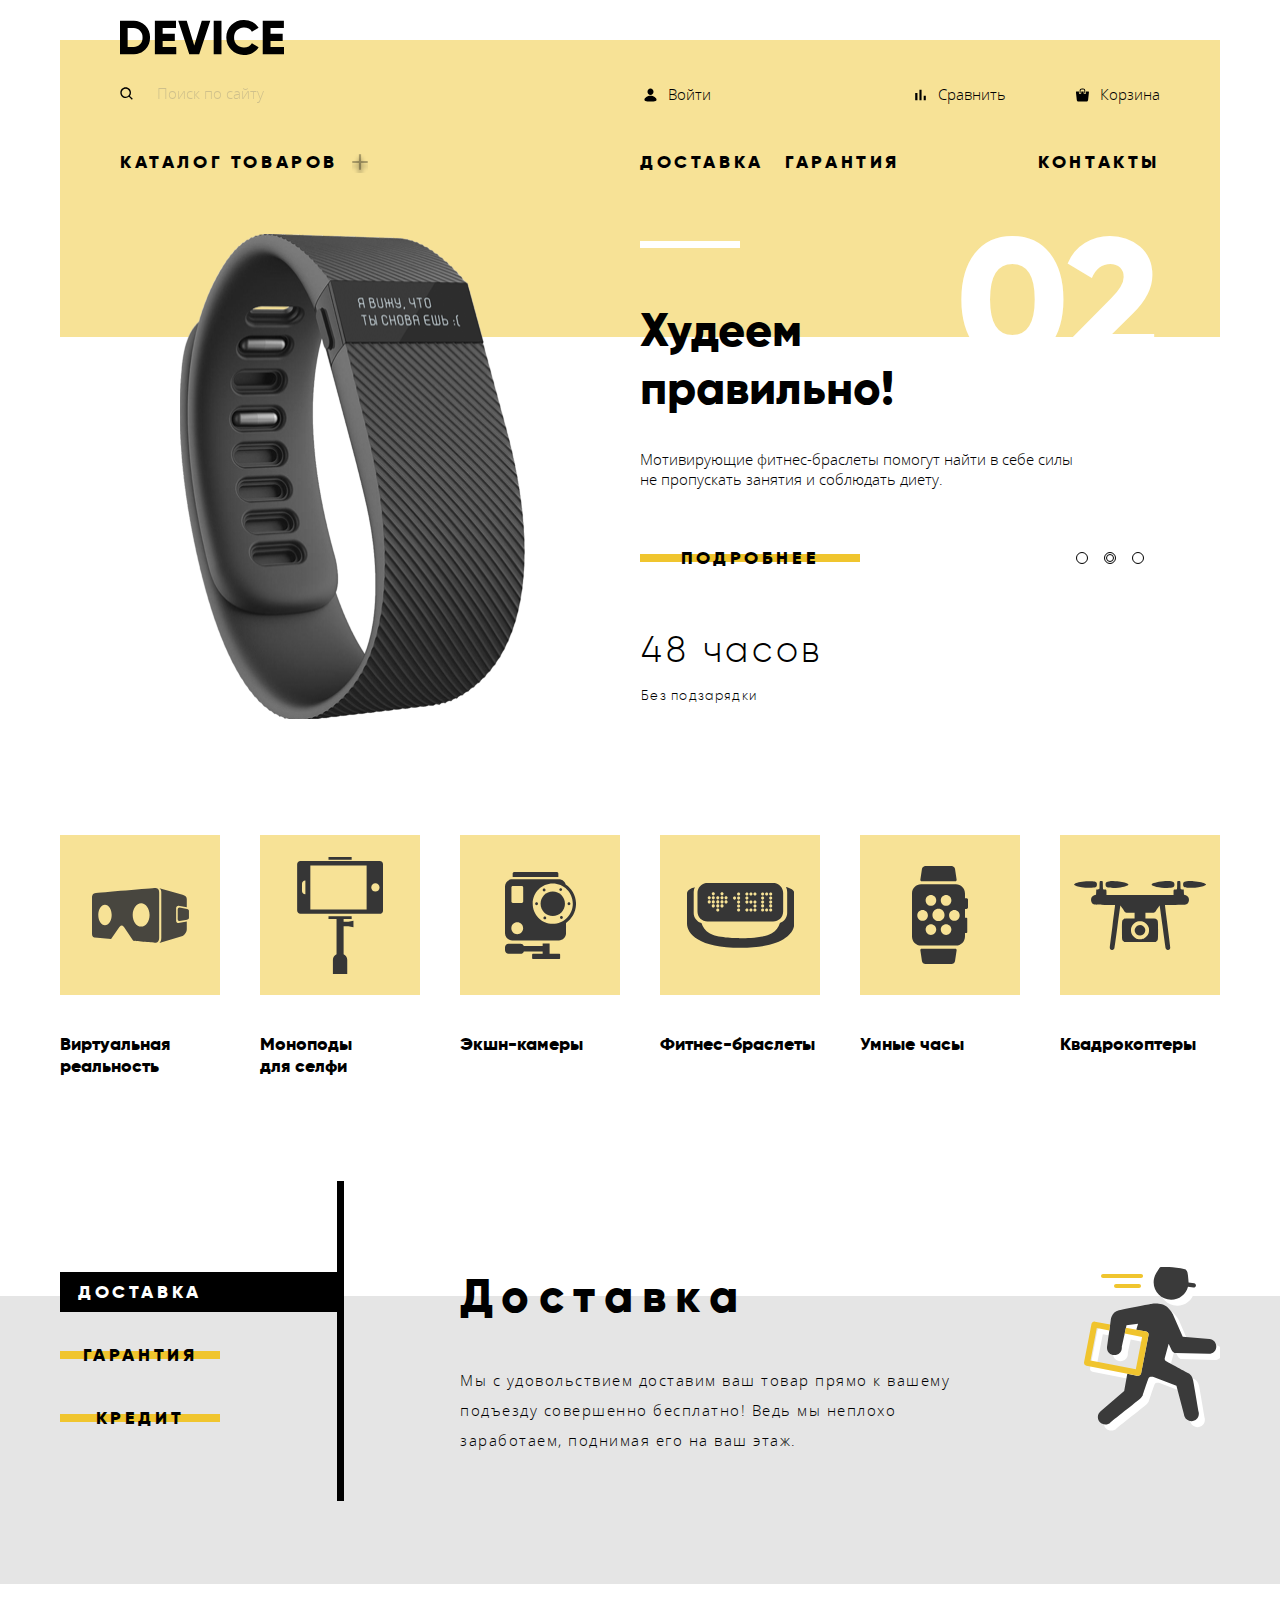
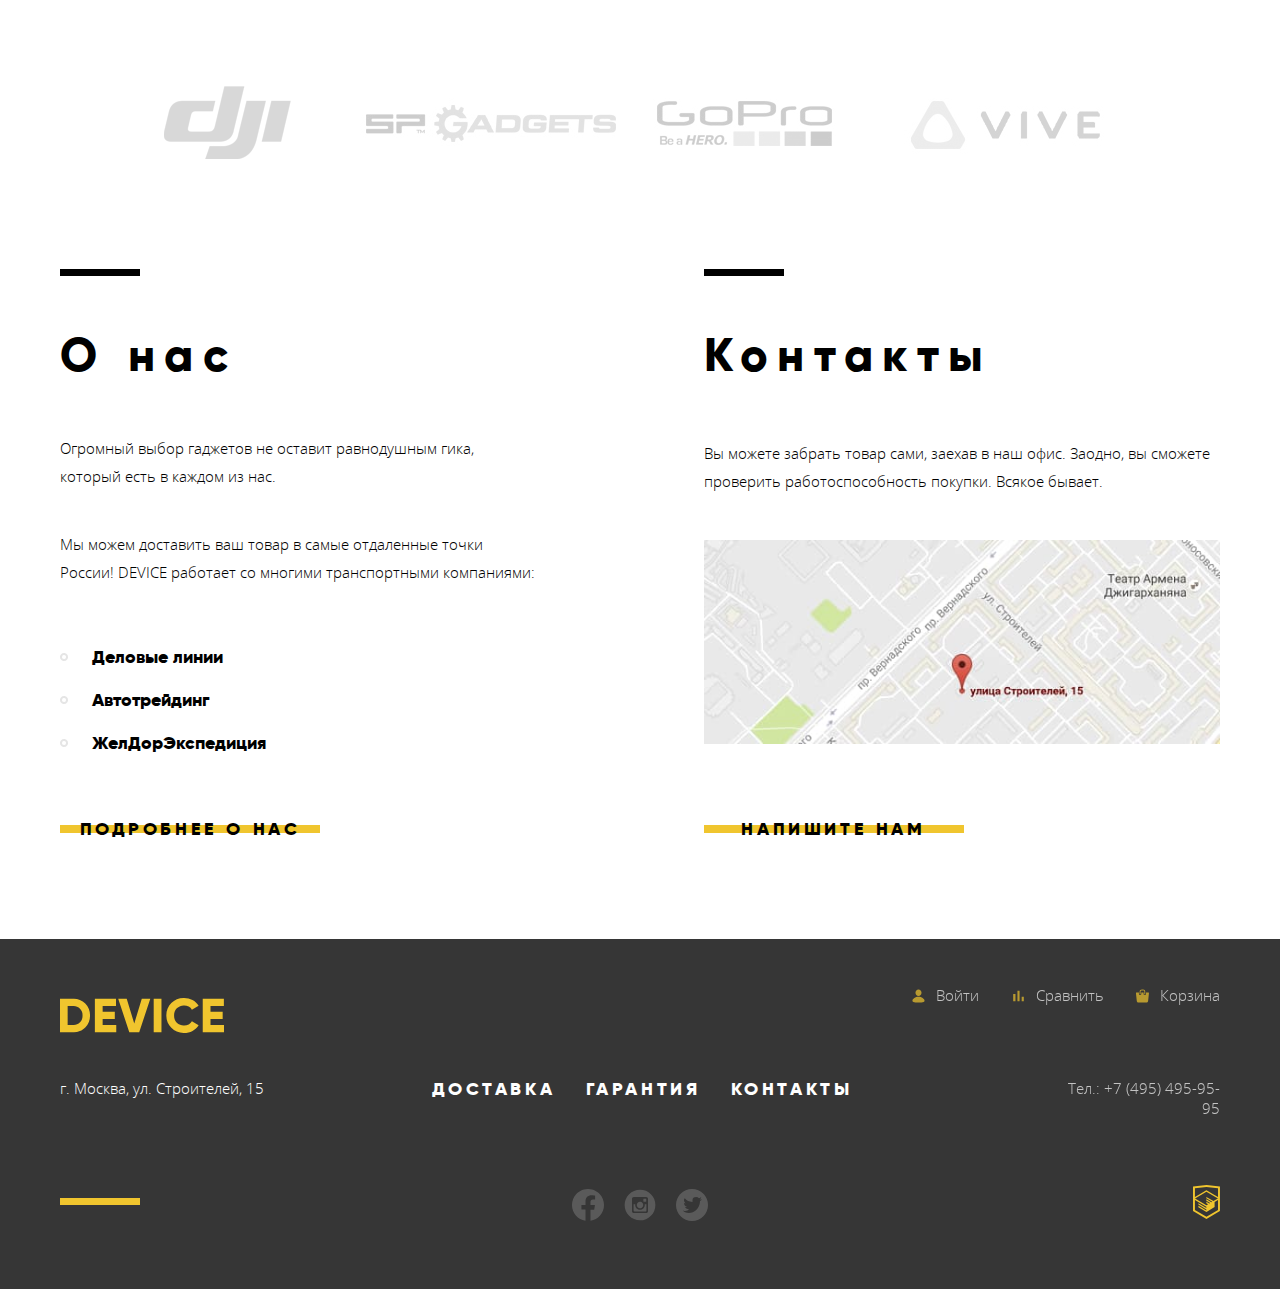
==== commit e31b4f3f: "add second slider (main page)" ====
--- a/index.html
+++ b/index.html
@@ -190,19 +190,19 @@
           </table>
         </div>
       </div>
-      <div class="wrapper-main-page-product-second hide">
-        <img src="img/index/main/slider-21.png" class="main-image" alt="" width="384" height="486">
+      <div class="wrapper-main-page-product-second">
+        <img src="img/index/main/slider-21.png" class="main-image" alt="" width="345" height="485">
         <div class="description">
           <div class="wrapper-number">
-            <div class="number">01</div>
+            <div class="number">02</div>
           </div>
           <h2 class="phrase big-gilroy">
-            Делай селфи,<br>
-            как Бен Стиллер!
+            Худеем<br>
+            правильно!
           </h2>
           <p class="information sans">
-            Самая длинная палка для селфи доступна в нашем магазине.<br>
-            Восемь (Восемь, Карл!) метров длиной и весом всего 5 килограмм.
+            Мотивирующие фитнес-браслеты помогут найти в себе силы<br>
+            не пропускать занятия и соблюдать диету.
           </p>
           <div class="wrapper-detail-points">
             <a href="catalog.html" class="detail">
@@ -220,14 +220,10 @@
           </div>
           <table class="product-details">
             <tr>
-              <td>8,5 м</td>
-              <td>5 кг</td>
-              <td>Карбон</td>
+              <td>48 часов</td>
             </tr>
             <tr class="smallest">
-              <td>Длина палки</td>
-              <td>Вес палки</td>
-              <td>Материал</td>
+              <td>Без подзарядки</td>
             </tr>
           </table>
         </div>
--- a/css/style.css
+++ b/css/style.css
@@ -743,6 +743,15 @@
   margin: 0 0 0 60px;
   background: none;
 }
+.wrapper-main-page-product-second .main-image {
+  width: 345px;
+  height: 485px;
+  -webkit-box-pack: start;
+  -ms-flex-pack: start;
+  justify-content: start;
+  margin: 43px 0 0 60px;
+  background: none;
+}
 .wrapper-main-page-product-third .main-image {
   width: 526px;
   height: 334px;
@@ -925,19 +934,37 @@
   border-radius: 50%;
   margin: 1px;
 }
-
-.product-details {
+.wrapper-main-page-product-first .product-details {
   font-family: "Gilroy", Arial, sans-serif;
   font-weight: 300;
   font-size: 36px;
   line-height: 42px;
   letter-spacing: .1em;
-  border-spacing: 15px;
+  border-spacing: 0 15px;
+}
+.wrapper-main-page-product-second .product-details {
+  width:184px;
+  font-family: "Gilroy", Arial, sans-serif;
+  font-weight: 300;
+  font-size: 36px;
+  line-height: 42px;
+  letter-spacing: .1em;
+  border-spacing: 0 15px;
+}
+.wrapper-main-page-product-third .product-details {
+  width:333px;
+  font-family: "Gilroy", Arial, sans-serif;
+  font-weight: 300;
+  font-size: 36px;
+  line-height: 42px;
+  letter-spacing: .1em;
+  border-spacing: 0 15px;
 }
 
 .product-details .smallest {
   font-size: 13px;
   line-height: 15px;
+  letter-spacing: .1em;
 }
 
 /*Popular products*/
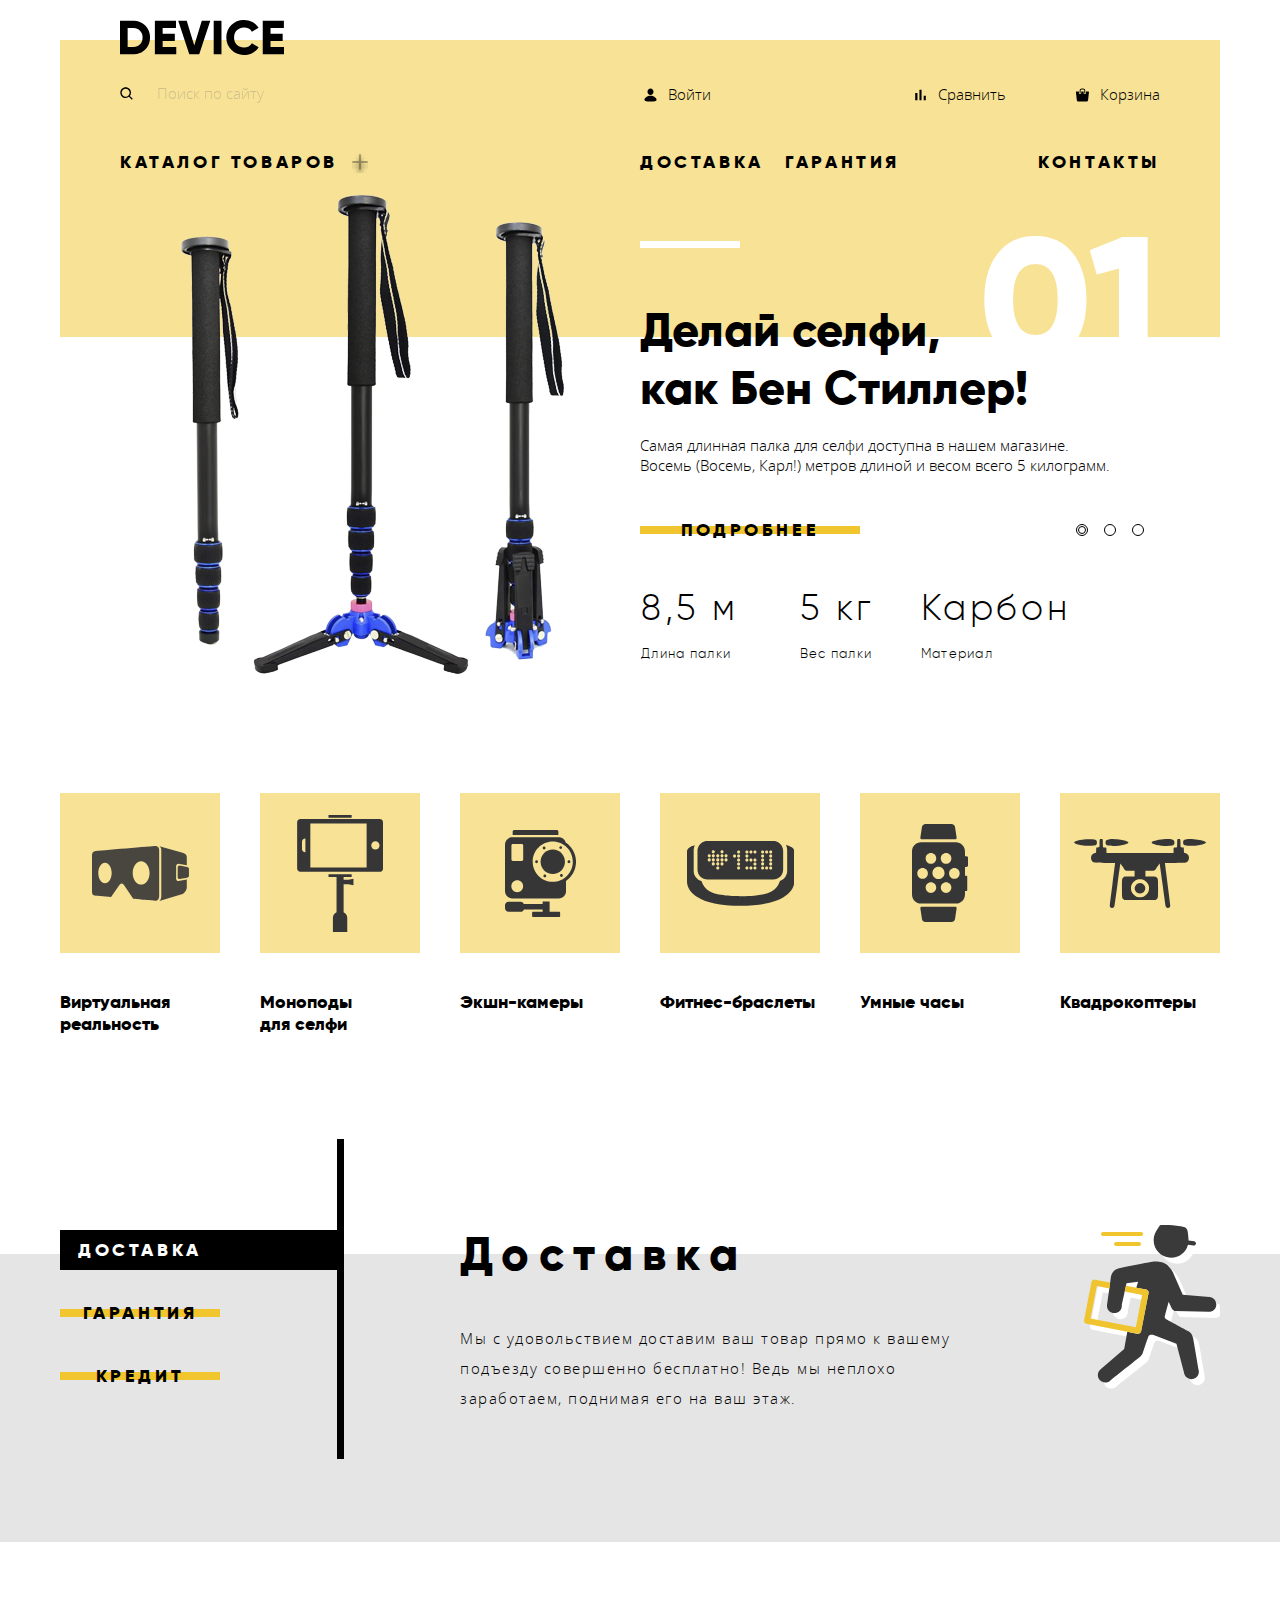
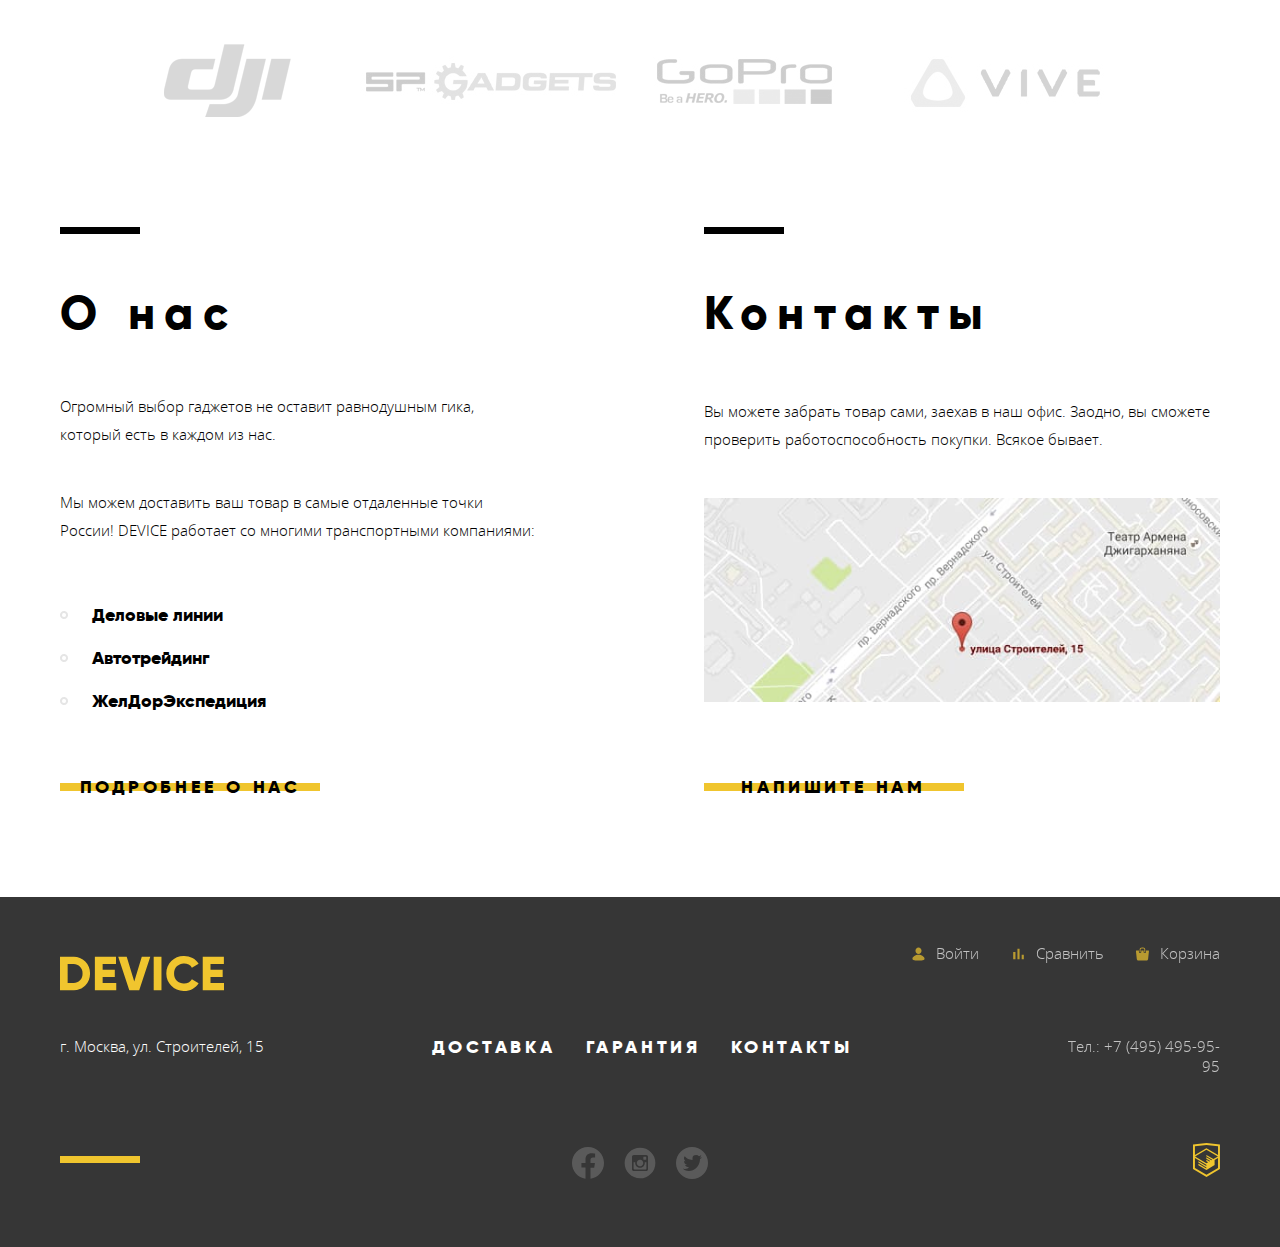
==== commit e81ed9aa: "delete label from header (search)" ====
--- a/index.html
+++ b/index.html
@@ -20,11 +20,9 @@
     <h1 class="non-visible-element">Техника для съёмки</h1>
     <div class="wrapper-top-header">
       <form action="get" class="search">
-        <label for="search">
           <input type="search" id="search" placeholder="Поиск по сайту" class="sans">
           <span class="decorate-icon"></span>
           <button class="search-btn">Найти</button>
-        </label>
       </form>
       <div class="wrapper-header-log-comp-basket">
         <div class="wrapper-log-in-out">
@@ -148,7 +146,7 @@
       </form>
     </section>
     <section class="news">
-      <div class="wrapper-main-page-product-first hide">
+      <div class="wrapper-main-page-product-first">
         <img src="img/index/main/slider-11.png" class="main-image" alt="the longest selfie stick" width="384" height="486">
         <div class="description">
           <div class="wrapper-number">
@@ -190,7 +188,7 @@
           </table>
         </div>
       </div>
-      <div class="wrapper-main-page-product-second">
+      <div class="wrapper-main-page-product-second hide">
         <img src="img/index/main/slider-21.png" class="main-image" alt="" width="345" height="485">
         <div class="description">
           <div class="wrapper-number">
--- a/css/style.css
+++ b/css/style.css
@@ -302,7 +302,9 @@
   line-height: 20px;
   cursor: pointer;
 }
-
+.out-btn:hover {
+  opacity: .6;
+}
 .out-btn.visible {
   visibility: visible;
 }
@@ -1799,7 +1801,11 @@
   width: 52px;
   height: 70px;
 }
-
+.up-arrow-link,
+.down-arrow-link {
+  display: flex;
+  align-items: center;
+}
 .up-arrow {
   -webkit-transform: rotate(180deg);
   -ms-transform: rotate(180deg);
@@ -2215,7 +2221,7 @@
   z-index: 1;
 }
 
-.to-busket button {
+.to-busket .compare-link {
   border: none;
   outline: none;
   background: none;
@@ -2228,11 +2234,11 @@
   letter-spacing: .1em;
 }
 
-.to-busket button:hover {
+.to-busket .compare-link:hover {
   opacity: 1;
 }
 
-.to-busket button:focus {
+.to-busket .compare-link:focus {
   opacity: .2;
 }
 
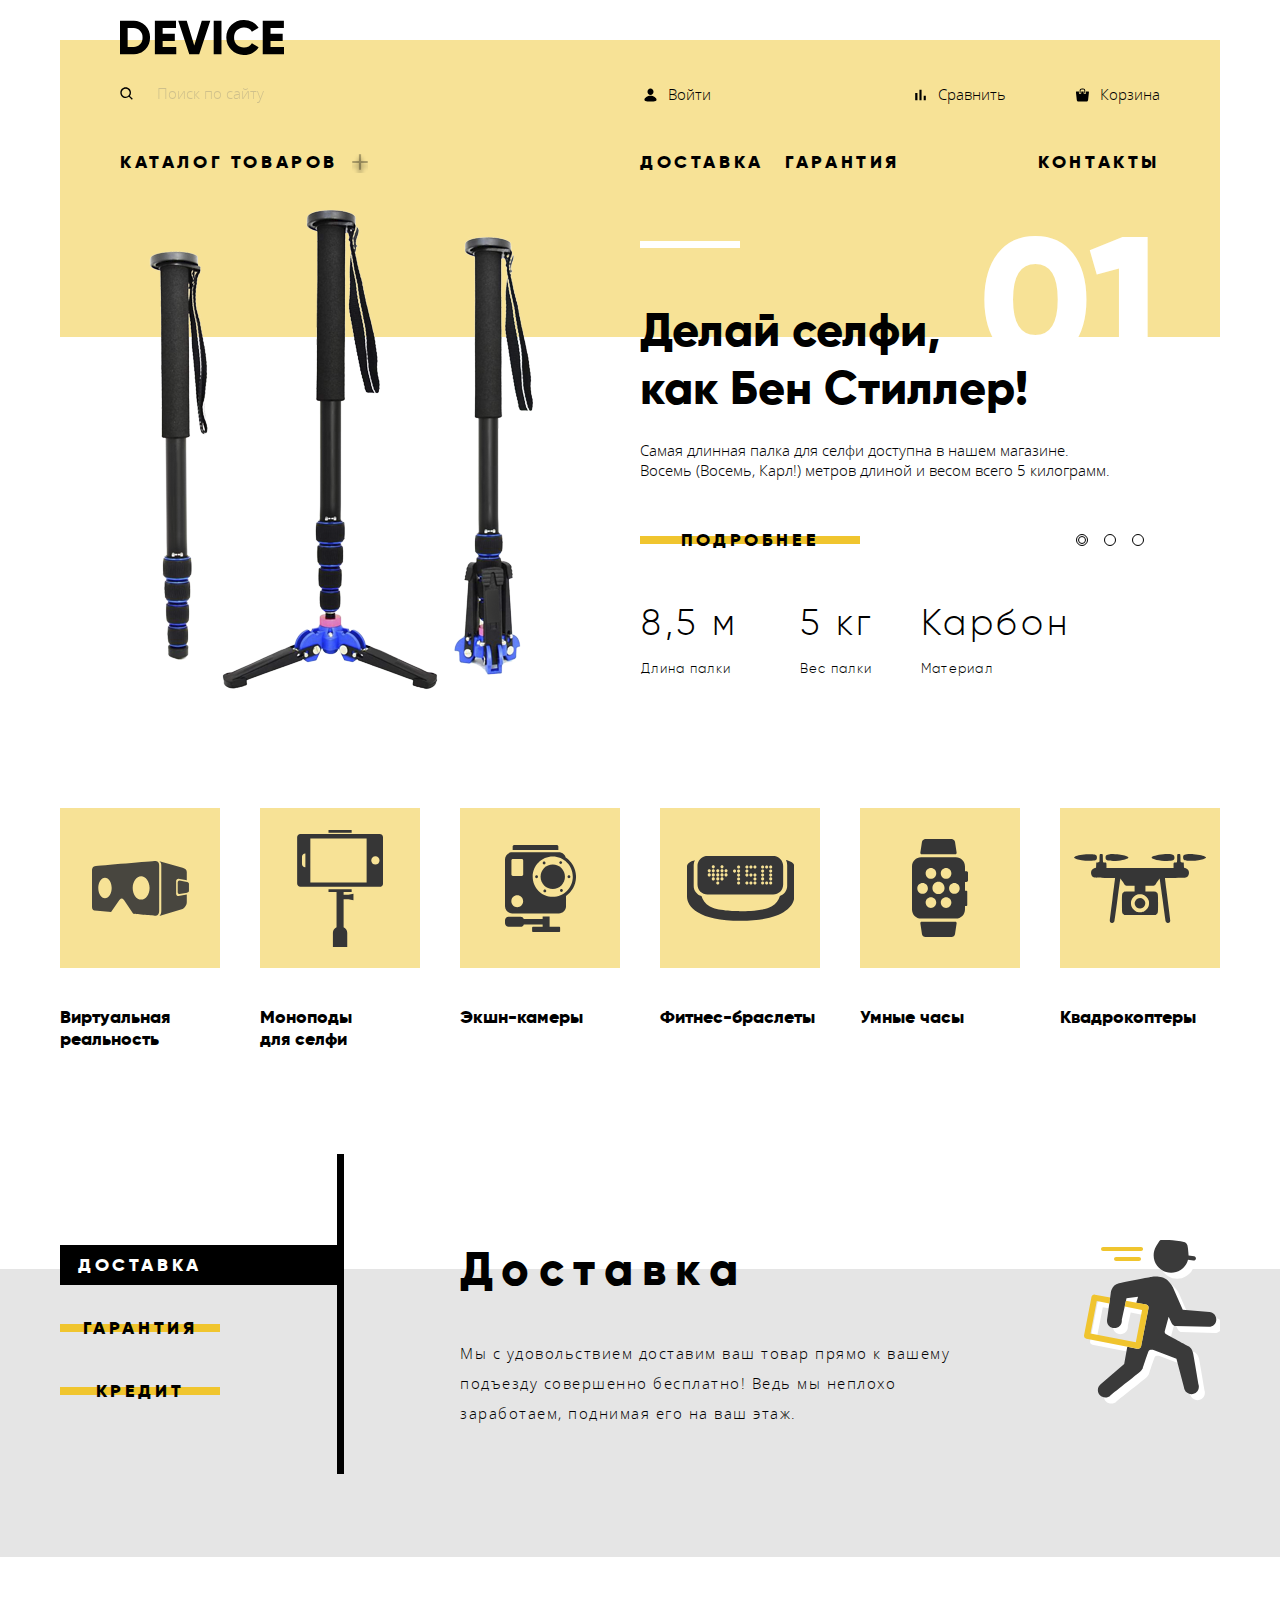
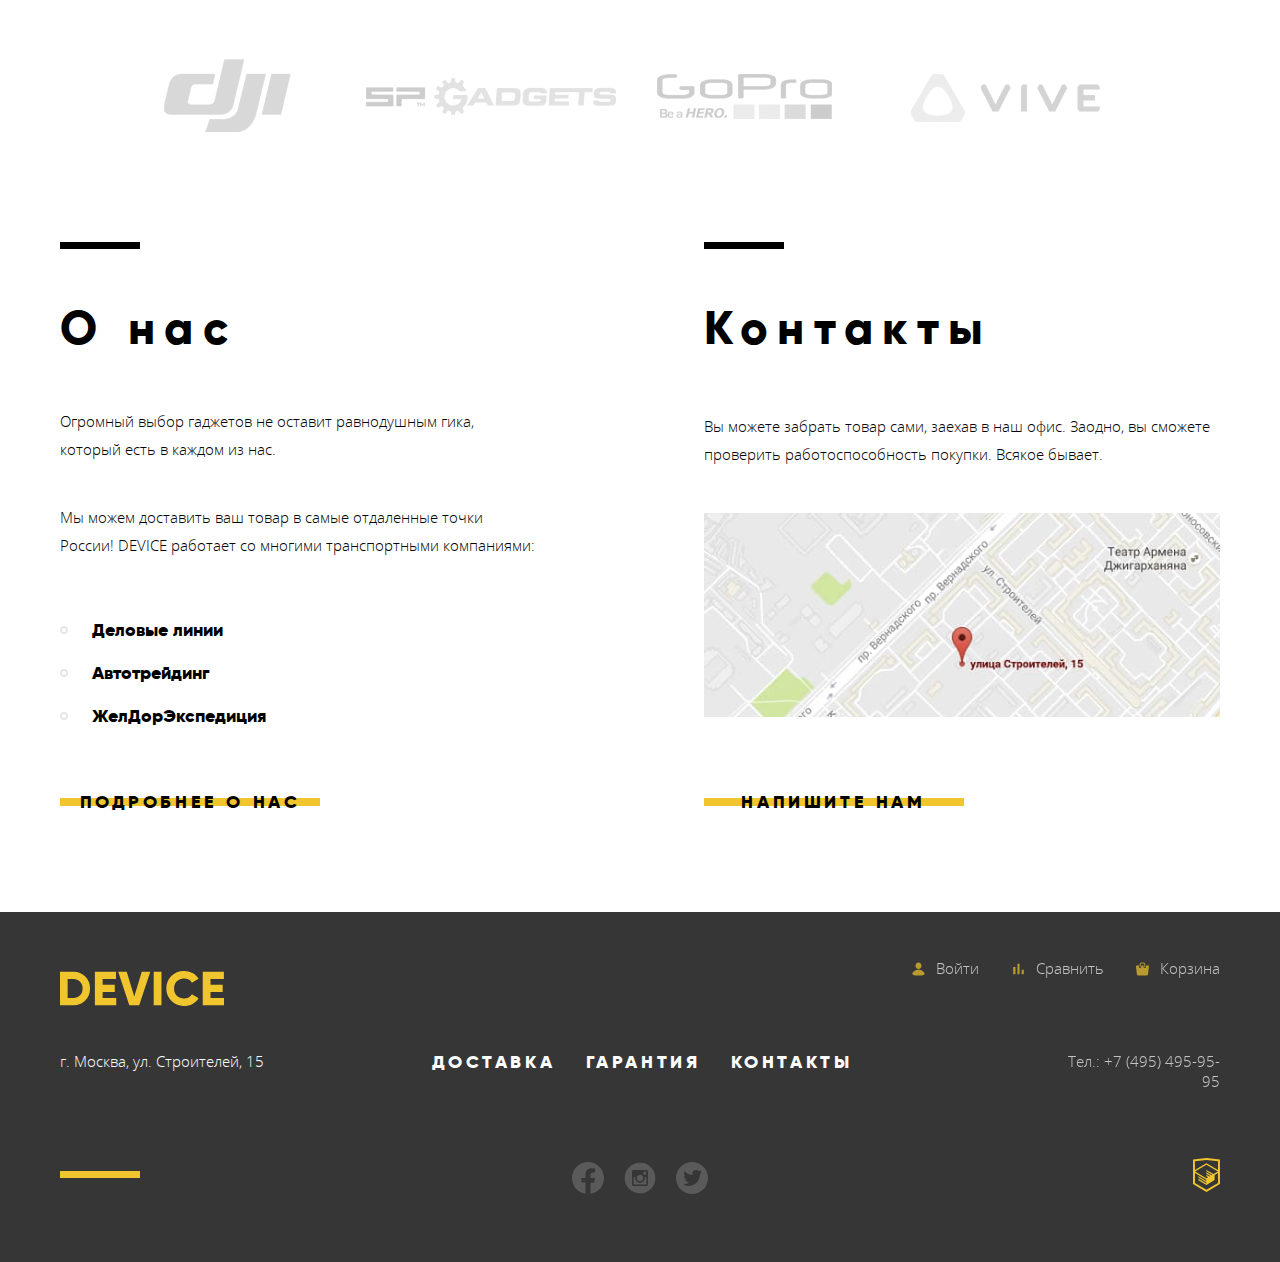
==== commit 5686e8a8: "fix empty tags, add nedeed links" ====
--- a/index.html
+++ b/index.html
@@ -9,7 +9,7 @@
   <link rel="apple-touch-icon" href="img/favicon/180.png">
   <link rel="manifest" href="manifest.webmanifest">
   <link rel="stylesheet" href="css/normalize.css">
-  <link rel="stylesheet" href="css/style.css">
+  <link rel="stylesheet" href="css/style.min.css">
 </head>
 
 <body class="body">
@@ -135,9 +135,8 @@
           <label for="modale-textemail">Текст письма:</label>
           <textarea name="textmail" class="modal-form-textmail" id="modale-textemail" cols="30" rows="10" placeholder="В свободной форме"></textarea>
         </div>
-        <div class="wrapper-input-send">
-          <div class="bg modal-input"></div>
-          <input type="submit" class="send-form button" value="Отправить">
+        <div class="wrapper-input-send modal-input bg">
+          <input type="submit" class="send-form button " value="Отправить">
         </div>
         <div class="wrapper-close">
           <span class="close-first"></span>
@@ -161,8 +160,7 @@
             Восемь (Восемь, Карл!) метров длиной и весом всего 5 килограмм.
           </p>
           <div class="wrapper-detail-points">
-            <a href="catalog.html" class="detail">
-              <div class="bg"></div>
+            <a href="catalog.html" class="detail bg">
               подробнее
             </a>
             <ul class="points">
@@ -203,8 +201,7 @@
             не пропускать занятия и соблюдать диету.
           </p>
           <div class="wrapper-detail-points">
-            <a href="catalog.html" class="detail">
-              <div class="bg"></div>
+            <a href="catalog.html" class="detail bg">
               подробнее
             </a>
             <ul class="points">
@@ -241,8 +238,7 @@
             мощным лазером, замаскированным под стандартную камеру.
           </p>
           <div class="wrapper-detail-points">
-            <a href="catalog.html" class="detail">
-              <div class="bg"></div>
+            <a href="catalog.html" class="detail bg">
               подробнее
             </a>
             <ul class="points">
@@ -299,16 +295,13 @@
       <div class="underwrapper-d-g-c">
         <div class="wrapper-switch-menu">
           <ul class="switch-menu">
-            <li class="switch-first slider-open">
-              <div class="bg"></div>
+            <li class="switch-first slider-open bg">
               Доставка
             </li>
-            <li class="switch-second ">
-              <div class="bg"></div>
+            <li class="switch-second bg">
               Гарантия
             </li>
-            <li class="switch-third">
-              <div class="bg"></div>
+            <li class="switch-third bg">
               Кредит
             </li>
           </ul>
@@ -382,8 +375,7 @@
           <li>Автотрейдинг</li>
           <li>ЖелДорЭкспедиция</li>
         </ul>
-        <a href="blank.html" class="detail">
-          <div class="bg"></div>
+        <a href="blank.html" class="detail bg">
           подробнее о нас
         </a>
       </div>
@@ -395,8 +387,7 @@
         <a href="map-big" class="map">
           <img src="img/index/main/map1res.jpg" alt="map" width="560" height="220" class="map-img">
         </a>
-        <a href="form.html" class="detail open-modal">
-          <div class="bg"></div>
+        <a href="form.html" class="detail open-modal bg">
           напишите нам
         </a>
       </div>
--- a/css/style.min.css
+++ b/css/style.min.css
@@ -0,0 +1 @@
+@font-face{font-family:"Gilroy";src:url(../fonts/gilroyextrabold.woff2) format("woff2"),url(../fonts/gilroyextrabold.woff) format("woff");font-weight:800;font-style:normal}@font-face{font-family:"Gilroy";src:url(../fonts/gilroylight.woff2) format("woff2"),url(../fonts/gilroylight.woff) format("woff");font-weight:300;font-style:normal}@font-face{font-family:"Opensans";src:url(../fonts/opensans.woff2) format("woff2"),url(../fonts/opensans.woff) format("woff");font-weight:600;font-style:normal}@font-face{font-family:"Opensans";src:url(../fonts/opensanslight.woff2) format("woff2"),url(../fonts/opensanslight.woff) format("woff");font-weight:300;font-style:normal}:root{--base-black:#000;--base-graydarkest:#363636;--base-darkgray:#464646;--base-gray:#7e7e7e;--base-ligthgray:#e5e5e5;--base-white:#fff;--alternate-yellow:#f0c52e;--alternate-biege:#f7e296;--alternate-green:#91c92f;--state-pink:#f6dada;--disabled-input:#A6A6A6;--hover-pages-step:#D9D9D9;--catalog-pages:#EBEBEB}html{height:100%}.body,a{color:var(--base-black)}.body,html{padding:0;margin:0}.body{position:relative;min-height:100%;display:-ms-grid;display:grid;-ms-grid-rows:-webkit-min-content 1fr -webkit-min-content;-ms-grid-rows:min-content 1fr min-content;grid-template-rows:-webkit-min-content 1fr -webkit-min-content;grid-template-rows:min-content 1fr min-content;-ms-flex-line-pack:start;align-content:start;font-family:"Gilroy",Arial,sans-serif;font-size:18px;line-height:22px;font-weight:800;background-color:var(--base-white)}a{text-decoration:none}img{max-width:100%;height:auto}.sans{font-family:"Opensans",Arial,sans-serif;font-weight:300;font-size:15px;line-height:20px}.logo:hover{opacity:.7}.logo:focus{opacity:.4}.hov-foc-opacity-text:hover{opacity:.6}.hov-foc-opacity-text:focus{opacity:.3}.hov-foc-opacity-text:active{opacity:.3}.big-gilroy{font-size:47px;line-height:58px}.button{border:0;outline:0;background:0 0}.non-visible-element{position:absolute;width:1px;height:1px;margin:-1px;border:0;padding:0;white-space:nowrap;-webkit-clip-path:inset(100%);clip-path:inset(100%);clip:rect(0 0 0 0);overflow:hidden}.header,.search input{background-color:var(--alternate-biege)}.header{width:1040px;position:relative;padding:29px 60px 18px;margin:40px auto 0}.logo{position:absolute;top:-20px;left:60px}.wrapper-top-header{display:-webkit-box;display:-ms-flexbox;display:flex;height:50px;-webkit-box-align:center;-ms-flex-align:center;align-items:center;-webkit-box-pack:justify;-ms-flex-pack:justify;justify-content:space-between;margin:0 0 32px}.search,.search label{position:relative;height:50px;width:356px}.search{display:-webkit-box;display:-ms-flexbox;display:flex;-webkit-box-align:center;-ms-flex-align:center;align-items:center}.search input{width:356px;height:50px;padding:0 0 0 37px;border:0;border-bottom:solid 2px transparent;outline:0;opacity:.3}.search label{margin:0}.decorate-icon{position:absolute;top:18px;left:0;width:13px;height:13px;background:no-repeat url(../img/index/header/search.svg)}.search-btn{visibility:hidden;position:absolute;top:0;right:0;width:84px;height:50px;padding:0;margin:0;border:solid 2px #000;outline:0;background:0 0;text-transform:uppercase;font-family:"Opensans",Arial,sans-serif;font-weight:300;font-size:15px;line-height:20px}.search-btn:hover{background:#000;color:#fff;cursor:pointer}.seatch-btn:active,.seatch-btn:focus{opacity:.3}.search input:active,.search input:focus{border-bottom:solid 2px #000;opacity:1}.search input:active~.search-btn,.search input:focus~.search-btn{visibility:visible}.drop-down-item a:hover,.header .basket:hover,.header .compare:hover,.header .log-in-out:hover,.out-btn:hover,.search input:hover{opacity:.6}.wrapper-header-log-comp-basket{display:-webkit-box;display:-ms-flexbox;display:flex;width:50%;-webkit-box-pack:justify;-ms-flex-pack:justify;justify-content:space-between}.wrapper-log-in-out{display:-webkit-box;display:-ms-flexbox;display:flex;-webkit-box-align:center;-ms-flex-align:center;align-items:center}.out-btn{visibility:hidden;width:84px;height:50px;padding:0;margin:0;border:0;outline:0;background:0 0;opacity:.3;font-family:"Opensans",Arial,sans-serif;font-weight:300;font-size:15px;line-height:20px;cursor:pointer}.out-btn.visible{visibility:visible}.log-in-out,.wrapper-comp-basket{display:-webkit-box;display:-ms-flexbox;display:flex}.log-in-out{margin:0 0 0 28px}.wrapper-comp-basket{width:222px;-webkit-box-pack:justify;-ms-flex-pack:justify;justify-content:space-between;-webkit-box-align:center;-ms-flex-align:center;align-items:center}.drop-down-item a:focus,.header .basket:focus,.header .compare:focus,.header .log-in-out:focus{opacity:.3}.menu{width:1040px}.menu-catalog{position:relative;margin:0;padding:0;list-style-type:none;text-transform:uppercase;letter-spacing:.2em}.menu-catalog,.menu-item-catalog:hover .wrapper-drop-down-menu{display:-webkit-box;display:-ms-flexbox;display:flex}.drop-down-menu,.wrapper-drop-down-menu{-webkit-box-pack:start;-ms-flex-pack:start;justify-content:flex-start}.wrapper-drop-down-menu{position:absolute;display:none;width:1160px;height:166px;top:22px;left:-60px;background:var(--alternate-biege);z-index:20}.drop-down-menu{display:-webkit-box;display:-ms-flexbox;display:flex;width:1040px;height:168px;-webkit-box-sizing:border-box;box-sizing:border-box;text-transform:none;list-style-type:none;margin:0 auto;padding:30px 0 26px}.drop-down-menu ul{margin:0 61px 0 0;padding:0}.drop-down-menu li{height:20px;margin:0 0 20px;letter-spacing:0;list-style-type:none}.menu-catalog .menu-item-catalog{margin:0;padding:0}.catalog{position:relative;min-width:50%;-webkit-box-flex:4;-ms-flex-positive:4;flex-grow:4}.catalog::before{content:"";position:absolute;top:3px;left:232px;height:19px;width:16px;background:url(../img/index/header/plus.svg) no-repeat center}.contacts,.delivery,.guarantee{-webkit-box-flex:1;-ms-flex-positive:1;flex-grow:1;text-align:left}.contacts,.guarantee{text-align:right}.contacts{-webkit-box-flex:2;-ms-flex-positive:2;flex-grow:2;min-width:25%}.body-main{width:100%;min-width:1160px;margin:0 auto}.modal{display:none;position:fixed;left:50%;top:50%;-webkit-transform:translate(-50%,-50%);-ms-transform:translate(-50%,-50%);transform:translate(-50%,-50%);width:960px;height:550px;background:#fff;-webkit-box-shadow:0 10px 16px rgba(0,0,0,.15);box-shadow:0 10px 16px rgba(0,0,0,.15);-webkit-box-sizing:border-box;box-sizing:border-box;padding:92px 100px 69px;z-index:100}.modal-name-email,.modal.visible,.wrapper-email,.wrapper-name{display:-webkit-box;display:-ms-flexbox;display:flex}.wrapper-input-send.modal-input.bg::before{background:var(--alternate-biege)}.modal-name-email,.wrapper-email,.wrapper-name{-webkit-box-pack:justify;-ms-flex-pack:justify;justify-content:space-between}.modal-name-email{margin:0 0 32px;padding:0;border:0}.wrapper-email,.wrapper-name{-webkit-box-orient:vertical;-webkit-box-direction:normal;-ms-flex-direction:column;flex-direction:column;-webkit-box-align:start;-ms-flex-align:start;align-items:flex-start;-webkit-box-flex:1;-ms-flex-positive:1;flex-grow:1;height:82px}.wrapper-name{margin:0 40px 0 0}.modal input[type=email]:hover,.modal input[type=text]:hover,.modal textarea:hover{background:#eaeaea}.modal-form-email,.modal-form-name{width:360px;height:50px;padding:16px 0 15px 20px;border:solid 2px transparent;outline:0;background:#f2f2f2;-webkit-box-sizing:border-box;box-sizing:border-box;font-family:"Opensans",Arial,sans-serif;font-weight:400;font-size:14px;line-height:19px;color:rgba(0,0,0,.4)}.modal.modal-error .modal-form-email:invalid,.modal.modal-error .modal-form-name:invalid,.modal.modal-error .modal-form-textmail:invalid{background:#f6dada;border:0}.modal-form-textmail,.wrapper-textmail{display:-webkit-box;display:-ms-flexbox;display:flex}.wrapper-textmail{-webkit-box-orient:vertical;-webkit-box-direction:normal;-ms-flex-direction:column;flex-direction:column;-webkit-box-pack:justify;-ms-flex-pack:justify;justify-content:space-between;-webkit-box-align:start;-ms-flex-align:start;align-items:flex-start;margin:0 0 44px}.wrapper-textmail label{margin:0 0 10px}.modal-form-textmail{height:167px;width:100%;background:#f2f2f2;border:solid 2px transparent;outline:0;-webkit-box-sizing:border-box;box-sizing:border-box;padding:16px 0 0 20px;font-family:"Opensans",Arial,sans-serif;font-weight:400;font-size:14px;line-height:19px;color:rgba(0,0,0,.4);resize:none}.wrapper-close{position:absolute;top:20px;right:20px;width:55px;height:55px;border-radius:50%;background:var(--alternate-biege);opacity:.5;z-index:110;cursor:pointer}.modal-map .wrapper-close:hover,.wrapper-close:hover{opacity:1}.modal-map .wrapper-close:active,.wrapper-close:active{opacity:.3}.wrapper-close .close-first,.wrapper-close .close-second{position:absolute;top:27px;left:14px;width:28px;height:2px;-webkit-transform:rotate(45deg);-ms-transform:rotate(45deg);transform:rotate(45deg);background:#fff}.wrapper-close .close-second{-webkit-transform:rotate(-45deg);-ms-transform:rotate(-45deg);transform:rotate(-45deg)}.modal-map{display:none;position:fixed;left:50%;top:50%;-webkit-transform:translate(-50%,-50%);-ms-transform:translate(-50%,-50%);transform:translate(-50%,-50%);width:994px;height:593px;background:url(../img/index/main/map-big.png) center no-repeat;-webkit-box-sizing:border-box;box-sizing:border-box;z-index:100}.modal-map.visible{display:-webkit-box;display:-ms-flexbox;display:flex}.modal-map .wrapper-close{position:absolute;top:20px;right:37px;width:55px;height:55px;border-radius:50%;background:var(--alternate-biege);opacity:.5;z-index:120;cursor:pointer}.news{width:1160px;position:relative;z-index:1;margin:0 auto 76px}.wrapper-main-page-product-first,.wrapper-main-page-product-second,.wrapper-main-page-product-third{width:1040px;position:relative;display:-ms-grid;display:grid;-ms-grid-columns:50% 50%;grid-template-columns:50% 50%;padding:0 60px 20px}.wrapper-main-page-product-first.hide,.wrapper-main-page-product-second.hide,.wrapper-main-page-product-third.hide{display:none}.wrapper-main-page-product-first .main-image{width:384px;height:486px;-webkit-box-pack:start;-ms-flex-pack:start;justify-content:start;margin:15px 0 0 29px;background:0 0}.wrapper-main-page-product-second .main-image,.wrapper-main-page-product-third .main-image{width:345px;height:485px;-webkit-box-pack:start;-ms-flex-pack:start;justify-content:start;margin:43px 0 0 60px;background:0 0}.wrapper-main-page-product-third .main-image{width:526px;height:334px;margin:99px 0 0 -30px}.description,.wrapper-number{display:-webkit-box;display:-ms-flexbox;display:flex;margin:0}.description{-webkit-box-orient:vertical;-webkit-box-direction:normal;-ms-flex-direction:column;flex-direction:column;-webkit-box-pack:justify;-ms-flex-pack:justify;justify-content:space-between;padding:110px 0 0}.wrapper-number{position:absolute;-webkit-box-pack:end;-ms-flex-pack:end;justify-content:flex-end;top:0;left:0;width:1040px;height:146px;background-color:var(--alternate-biege);z-index:-10;padding:0 60px}.number{position:relative;width:50%;text-align:right;font-size:179px;line-height:219px;color:var(--base-white);margin:0 0 -70px;padding:0}.number::before{content:"";position:absolute;top:50px;left:0;width:100px;height:7px;background:#fff}.phrase{margin:0}.detail,.wrapper-detail-points{display:-webkit-box;display:-ms-flexbox;display:flex;-webkit-box-pack:justify;-ms-flex-pack:justify;justify-content:space-between;-webkit-box-align:center;-ms-flex-align:center;align-items:center}.detail{position:relative;width:220px;height:40px;-webkit-box-pack:center;-ms-flex-pack:center;justify-content:center;text-transform:uppercase;letter-spacing:.2em}.detail:hover.bg::before{top:0;height:40px}.detail:focus{opacity:.3}.detail.bg::before{content:"";position:absolute;width:100%;height:8px;top:16px;z-index:-10;background-color:var(--alternate-yellow)}.points,.products-menu{display:-webkit-box;display:-ms-flexbox;display:flex}.points{-webkit-box-align:center;-ms-flex-align:center;align-items:center;height:40px;list-style-type:none}.points .point{position:relative;width:12px;height:12px;padding:0;margin:10px 16px 10px 0;outline:0;border:solid 1px var(--base-black);border-radius:50%;background:0 0}.points .point:hover::after,.wrapper-main-page-product-first .point.first:after,.wrapper-main-page-product-second .point.second:after,.wrapper-main-page-product-third .point.third:after{content:"";display:block;width:6px;height:6px;border:solid 1px var(--base-black);border-radius:50%;margin:1px}.points .point:hover{cursor:pointer}.wrapper-main-page-product-first .product-details,.wrapper-main-page-product-second .product-details,.wrapper-main-page-product-third .product-details{font-family:"Gilroy",Arial,sans-serif;font-weight:300;font-size:36px;line-height:42px;letter-spacing:.1em;border-spacing:0 15px}.wrapper-main-page-product-second .product-details,.wrapper-main-page-product-third .product-details{width:184px}.wrapper-main-page-product-third .product-details{width:333px}.product-details .smallest{font-size:13px;line-height:15px;letter-spacing:.1em}.products-menu{width:1160px;-webkit-box-pack:justify;-ms-flex-pack:justify;justify-content:space-between;margin:0 auto 49px;padding:20px 0}.item{position:relative;width:160px;margin-right:40px;padding:160px 0 0}.item:last-child{margin-right:0}.item.fifth:hover:before,.item.first:hover:before,.item.fourth:hover:before,.item.second:hover:before,.item.six:hover:before,.item.third:hover:before{background-color:var(--alternate-yellow)}.item:active{opacity:.3}.item::before{content:"";position:absolute;top:0;left:0;width:160px;height:160px}.item.first::before{background:no-repeat center url(../img/index/main/popular-1.svg) var(--alternate-biege)}.item.second::before{background:no-repeat center url(../img/index/main/popular-2.svg) var(--alternate-biege)}.item.third::before{background:no-repeat center url(../img/index/main/popular-3.svg) var(--alternate-biege)}.item.fourth::before{background:no-repeat center url(../img/index/main/popular-4.svg) var(--alternate-biege)}.item.fifth::before{background:no-repeat center url(../img/index/main/popular-5.svg) var(--alternate-biege)}.item.six::before{background:no-repeat center url(../img/index/main/popular-6.svg) var(--alternate-biege)}.small-product-description{margin:38px 0 20px;letter-spacing:0}.item:hover .small-product-description,.steps a:hover{opacity:.6}.products-menu{letter-spacing:.05em}.delivery-guarrantee-credit{position:relative;width:100%;height:403px;padding:15px 0 0;margin:0 auto 90px}.underwrapper-d-g-c{position:relative;width:1160px;display:-webkit-box;display:-ms-flexbox;display:flex;-webkit-box-pack:start;-ms-flex-pack:start;justify-content:flex-start;margin:0 auto}.underside{position:absolute;height:288px;bottom:0;left:0;right:0;z-index:-5;background:var(--base-ligthgray)}.wrapper-switch-menu{width:277px;height:320px;border-right:solid 7px #000}.switch-menu{display:-webkit-box;display:-ms-flexbox;display:flex;-webkit-box-orient:vertical;-webkit-box-direction:normal;-ms-flex-direction:column;flex-direction:column;-ms-flex-pack:distribute;justify-content:space-around;width:278px;height:188px;margin:80px 0 0;padding:9px 0 0;text-transform:uppercase;list-style-type:none;letter-spacing:.2em}.switch-menu li{position:relative;width:160px;height:40px;text-align:center;vertical-align:middle;z-index:20}.switch-menu li.slider-open{color:#fff}.switch-menu li.slider-open.bg::before{content:"";position:absolute;width:278px;height:40px;top:-9px;background:#000}.switch-menu li:hover.bg::before{cursor:pointer;top:-9px;height:40px}.switch-menu li:focus{opacity:.3}.switch-menu li:active{color:#fff}.switch-menu li:active.bg::before{width:278px;height:40px;top:-9px;background:#000}.switch-menu li.bg::before{content:"";position:absolute;width:100%;height:8px;top:7px;left:0;z-index:-1;background-color:var(--alternate-yellow)}.criteria input:hover,.criteria label:hover,.switch-menu li:hover{cursor:pointer}.slider{width:100%;list-style-type:none}.slider,.slider li{padding:0;margin:0}.slider-first.hide,.slider-second.hide,.slider-third.hide{display:none}.switch-description{position:relative;width:100%;height:188px;-webkit-box-sizing:border-box;box-sizing:border-box;padding:0 0 0 116px;margin:86px 0 0}.slider-first .switch-description::after{content:"";position:absolute;width:136px;height:164px;top:0;right:0;z-index:1;background:no-repeat center url(../img/index/main/delivery2.svg)}.slider-second .switch-description::after{content:"";position:absolute;width:171px;height:195px;top:-20px;right:0;z-index:1;background:no-repeat center url(../img/index/main/warranty.svg)}.slider-third .switch-description::after{content:"";position:absolute;width:156px;height:188px;top:-20px;right:0;z-index:1;background:no-repeat center url(../img/index/main/credit.svg)}.switch-description .big-gilroy{margin:0 0 40px;letter-spacing:.2em}.switch-description .sans{line-height:30px;letter-spacing:.1em}.company-information,.partners{width:1160px;margin:0 auto 90px}.partners ul{list-style-type:none}.company-information{display:-ms-grid;display:grid;-ms-grid-columns:1fr 127px 1fr;grid-template-columns:1fr 1fr;grid-column-gap:127px}.company-information .big-gilroy{margin:57px 0 50px;letter-spacing:.2em}.about-us,.company-contacts,.partners ul{display:-webkit-box;display:-ms-flexbox;display:flex}.about-us,.company-contacts{position:relative;-webkit-box-orient:vertical;-webkit-box-direction:normal;-ms-flex-direction:column;flex-direction:column;-webkit-box-pack:justify;-ms-flex-pack:justify;justify-content:space-between;height:580px}.about-us::before,.company-contacts::before{content:"";position:absolute;top:0;left:0;width:80px;height:7px;background:#000}.about-us .sans,.company-contacts .sans{line-height:28px}.about-us .comp-inf-first,.company-contacts .comp-inf{margin:0 0 40px}.about-us .comp-inf-sec{margin:0 0 60px}.list-of-types,.map{margin:0 0 55px}.list-of-types{list-style-type:none;padding:0}.list-of-types li{margin:0 0 21px;padding-left:32px;background-image:url(../img/index/main/round.png);background-position:0 center;background-size:8px 8px;background-repeat:no-repeat}.footer-list li:last-child,.list-of-types li:last-child{margin:0}.company-information .detail{width:260px}.footer{padding:46px 0 65px;background-color:var(--base-graydarkest)}.footer .sans{color:var(--base-white)}.footer .basket,.footer .compare,.footer .log-in-out,.footer .log-in-out-catl{opacity:.7}.basket,.compare,.log-in-out,.log-in-out-catl{position:relative}.footer .basket:hover,.footer .compare:hover,.footer .log-in-out-catl:hover,.footer .log-in-out:hover{opacity:1}.footer .basket:focus,.footer .compare:focus,.footer .log-in-out-catl:focus,.footer .log-in-out:focus{opacity:.3}.basket svg,.compare svg,.log-in-out svg,.log-in-out-catl svg{position:absolute;top:4px;left:-24px;width:13px;height:14px}.footer .basket svg path,.footer .compare svg path,.footer .log-in-out svg path{fill:var(--alternate-yellow)}.footer ul{list-style-type:none}.footer-list a{text-transform:uppercase;letter-spacing:.2em;color:var(--base-white)}.middle-footer,.top-footer{display:-webkit-box;display:-ms-flexbox;display:flex;width:1160px;-webkit-box-pack:justify;-ms-flex-pack:justify;justify-content:space-between}.top-footer{height:53px;margin:0 auto 40px}.logo-footer{-ms-flex-item-align:end;align-self:flex-end}.wrapper-log-comp-basket,.wrapper-log-comp-basket .wrapper-log-in-out{display:-webkit-box;display:-ms-flexbox;display:flex;-webkit-box-pack:justify;-ms-flex-pack:justify;justify-content:space-between;width:483px}.wrapper-log-comp-basket .wrapper-log-in-out{width:242px;-webkit-box-pack:end;-ms-flex-pack:end;justify-content:flex-end;-webkit-box-align:start;-ms-flex-align:start;align-items:flex-start}.log-in-out-catl svg path{fill:var(--alternate-biege)}.out-btn-footer{visibility:hidden;width:45px;padding:0;border:0;outline:0;background:0 0;color:#fff;opacity:.7;margin:0 15px 0 24px;font-family:"Opensans",Arial,sans-serif;font-weight:300;font-size:15px;line-height:20px;cursor:pointer}.out-btn-footer.visible{visibility:visible}.middle-footer{-ms-flex-line-pack:start;align-content:flex-start;margin:0 auto 67px}.adress{width:212px;margin:0}.footer-list{display:-webkit-box;display:-ms-flexbox;display:flex;width:421px;-webkit-box-pack:justify;-ms-flex-pack:justify;justify-content:space-between;padding:0;margin:0 44px 0 0}.telephone{width:164px;text-align:right;opacity:.7}.bottom-footer,.social ul{display:-webkit-box;display:-ms-flexbox;display:flex}.bottom-footer{position:relative;width:1160px;-webkit-box-pack:end;-ms-flex-pack:end;justify-content:flex-end;-webkit-box-align:center;-ms-flex-align:center;align-items:center;margin:0 auto}.bottom-footer::before{content:"";position:absolute;top:13px;left:0;width:80px;height:7px;background:var(--alternate-yellow)}.social ul{width:136px;-webkit-box-pack:justify;-ms-flex-pack:justify;justify-content:space-between;padding:0;margin:0 485px 0 0}.social-img{display:block;width:32px;height:32px}.fb{background:no-repeat center url(../img/index/footer/simple-icons_facebook.svg);opacity:.3}.inst{background:no-repeat center url(../img/index/footer/icon_instagram.svg);opacity:.3}.tw{background:no-repeat url(../img/index/footer/icon_witter.svg);opacity:.3}.fb:hover,.inst:hover,.tw:hover{opacity:1}.fb:active,.inst:active,.tw:active{opacity:.1}.academy-logo{width:27px;text-align:right}.small-gilroy{font-family:"Gilroy",Arial,sans-serif;font-size:16px;line-height:20px;font-weight:800;text-transform:uppercase;letter-spacing:.1em}.product{margin:44px 0 0}.monopods,.steps{width:1040px;margin:0 auto 30px}.steps{margin:0 auto 50px;padding:0 60px}.steps a{opacity:.3}.arrow-nav,.steps a{margin:0 14px 0 0}.steps a:focus{opacity:.1}.wrapper-products-filter{width:100%}.wrapper-filter-sort{width:100%;background:var(--base-ligthgray)}.wrapper-second-filter-sort{display:-webkit-box;display:-ms-flexbox;display:flex;width:1100px;margin:0 auto;padding:0 0 0 60px}.wrapper-product-sort-filter{position:relative;height:100%;-webkit-box-align:center;-ms-flex-align:center;align-items:center;z-index:10}.wrapper-filter::after,.wrapper-product-sort-filter::after{content:"";position:absolute;top:0;right:0;width:100vw;z-index:-1}.wrapper-product-sort-filter::after{background:var(--base-ligthgray);height:100%}.products-filter{display:-ms-grid;display:grid;-ms-grid-columns:268px 1fr;grid-template-columns:268px 1fr;width:1100px;margin:0 auto;padding:0 0 0 60px}.product-sort-filter{width:268px}.products-head,.wrapper-filter{display:-webkit-box;display:-ms-flexbox;display:flex;-webkit-box-align:center;-ms-flex-align:center;align-items:center;height:70px}.wrapper-filter{position:relative;width:268px;z-index:10}.wrapper-filter::after{background:#dcdcdc;height:70px}.products-head{-webkit-box-flex:1;-ms-flex-positive:1;flex-grow:1;padding:0 0 0 70px}.sort{margin:0 74px 0 0}.wrapper-sort{display:-webkit-box;display:-ms-flexbox;display:flex;-webkit-box-flex:1;-ms-flex-positive:1;flex-grow:1;-webkit-box-pack:justify;-ms-flex-pack:justify;justify-content:space-between;-webkit-box-align:center;-ms-flex-align:center;align-items:center}.wrapper-types-sort .by-prefer,.wrapper-types-sort .by-price,.wrapper-types-sort .by-type{margin:0 30px 0 0}.by-prefer,.by-type{opacity:.3}.by-price{opacity:1}.by-prefer:hover,.by-type:hover{opacity:.6}.by-prefer:focus,.by-type:focus{opacity:1}.decorate-arrow{position:relative;-webkit-box-pack:justify;-ms-flex-pack:justify;justify-content:space-between;width:52px;height:70px}.decorate-arrow,.down-arrow-link,.up-arrow-link{display:-webkit-box;display:-ms-flexbox;display:flex;-webkit-box-align:center;-ms-flex-align:center;align-items:center}.up-arrow{-webkit-transform:rotate(180deg);-ms-transform:rotate(180deg);transform:rotate(180deg);opacity:.2}.down-arrow:hover,.up-arrow:hover{opacity:.4}.up-arrow:focus{opacity:1}.criteria{position:relative;width:200px;margin:0;padding:70px 0 0;border:0;z-index:10}.criteria fieldset{margin:0;padding:0;border:0}.criteria ul{margin:0;padding:0;list-style-type:none;font-size:14px;line-height:19px}.criteria input:checked:hover{opacity:.7}.criteria input:disabled,.criteria input:disabled~label{color:var(--disabled-input)}.price{width:100%;padding:14px 0;margin:0 0 16px;border-top:solid 2px #000}.price-range{position:relative}.scale{height:2px;background:#000;opacity:.2}.bar{width:60%;height:2px;background:#91c92f}.toggle{position:absolute;width:4px;height:4px;padding:0;border:solid 8px #fff;background:#c4c4c4;border-radius:50%;-webkit-box-shadow:0 2px 2px rgba(0,0,0,.18);box-shadow:0 2px 2px rgba(0,0,0,.18);cursor:pointer}.toggle-min{top:-10px;left:0}.toggle-max{top:-10px;left:110px}.price-min-max{margin:10px 0 38px;font-weight:300;font-size:14px;line-height:16px;text-transform:none}.price-max,.price-min{width:70px;padding:0;margin:0;border:0;outline:0;background:0 0}.criteria .by-color{position:relative;width:200px;margin:0 0 37px}.criteria .by-bluetooth::before,.criteria .by-color::before{content:"";position:absolute;top:-36px;left:0;width:100%;height:2px;background:#000}.by-color .color-choice{margin:30px 0 0}.bluetooth-check+label,.color-check+label,.color-choice li{display:-webkit-box;display:-ms-flexbox;display:flex;height:28px}.color-choice li{margin:20px 0 20px 28px}.bluetooth-check,.color-check{visibility:hidden}.bluetooth-check+label,.color-check+label{position:relative;-webkit-box-align:center;-ms-flex-align:center;align-items:center}.color-check+label::before{content:"";position:absolute;width:24px;height:24px;left:-42px;border:solid 2px #000;border-radius:2px}.color-check:checked+label::after{content:"";position:absolute;top:8px;width:24px;height:24px;left:-35px;background:no-repeat url(../img/catalog/main/checkmark.svg) 0 0}.criteria .by-bluetooth{position:relative;width:200px;margin:0 0 50px}.by-bluetooth .bluetooth-choice{margin:30px 0 0}.bluetooth-choice li{display:-webkit-box;display:-ms-flexbox;display:flex;height:28px;margin:16px 0 16px 28px}.bluetooth-check+label::before{content:"";position:absolute;width:24px;height:24px;left:-42px;border:solid 2px #000;border-radius:50%}.bluetooth-check:checked+label::after{content:"";position:absolute;top:8px;width:12px;height:12px;left:-34px;background:#000;border-radius:50%}.wrapper-input-send{display:-webkit-box;display:-ms-flexbox;display:flex;position:relative;width:200px;height:40px;-webkit-box-pack:center;-ms-flex-pack:center;justify-content:center;-webkit-box-align:center;-ms-flex-align:center;align-items:center;z-index:1}.send-form{font-family:"Gilroy",Arial,sans-serif;font-weight:800;font-size:18px;line-height:22px;text-transform:uppercase;letter-spacing:.2em;border:0}.send-form:hover{cursor:pointer;background:0 0;border:0;outline:0}.to-busket-link:hover.bg::before,.wrapper-input-send:hover.bg::before{top:0;height:40px}.wrapper-input-send:focus{opacity:.3}.to-busket-link.bg::before,.wrapper-input-send.bg::before{content:"";position:absolute;width:100%;height:8px;top:16px;z-index:-10;background-color:var(--alternate-yellow)}.products{padding:0 0 78px}.bluetooth,.color,.price{font-size:14px;text-transform:none}.wrapper-products{position:relative;display:-ms-grid;display:grid;-ms-grid-rows:501px 501px;grid-template-rows:501px 501px;-ms-grid-columns:360px 360px;grid-template-columns:360px 360px;-ms-flex-line-pack:center;align-content:center;-webkit-box-pack:justify;-ms-flex-pack:justify;justify-content:space-between;padding:69px 0 0 72px;margin:0;background:#fff}.wrapper-products>:nth-child(1){-ms-grid-row:1;-ms-grid-column:1}.wrapper-products>:nth-child(2){-ms-grid-row:1;-ms-grid-column:2}.wrapper-products>:nth-child(3){-ms-grid-row:2;-ms-grid-column:1}.wrapper-products>:nth-child(4){-ms-grid-row:2;-ms-grid-column:2}.wrapper-products::after{content:"";position:absolute;top:0;left:0;background:#fff;height:100%}.first-product,.fourth-product,.second-product,.third-product{margin:0;padding:0;z-index:1}.wrapper-item{position:relative;z-index:1}.item-img,.to-busket{width:360px;height:380px}.wrapper-item:hover .item-img{opacity:.7}.wrapper-item:hover .to-busket{visibility:visible}.to-busket{position:absolute;display:-webkit-box;display:-ms-flexbox;display:flex;visibility:hidden;top:0;left:0;-webkit-box-orient:vertical;-webkit-box-direction:normal;-ms-flex-direction:column;flex-direction:column;-webkit-box-pack:center;-ms-flex-pack:center;justify-content:center;-webkit-box-align:center;-ms-flex-align:center;align-items:center;z-index:1}.to-busket .compare-link{border:0;outline:0;background:0 0;cursor:pointer;opacity:.5;font-family:"Opensans",Arial,sans-serif;font-weight:300;font-size:13px;line-height:18px;letter-spacing:.1em}.to-busket .compare-link:hover{opacity:1}.to-busket .compare-link:focus{opacity:.2}.to-busket-link{display:-webkit-box;display:-ms-flexbox;display:flex;position:relative;width:200px;height:40px;-webkit-box-pack:center;-ms-flex-pack:center;justify-content:center;-webkit-box-align:center;-ms-flex-align:center;align-items:center;text-transform:uppercase;letter-spacing:.2em;margin:0 0 19px;z-index:1}.to-busket-link:focus{opacity:.3}.new-item,.wrapper-name-price{display:-webkit-box;display:-ms-flexbox;display:flex}.new-item{position:absolute;-webkit-box-align:center;-ms-flex-align:center;align-items:center;-webkit-box-pack:center;-ms-flex-pack:center;justify-content:center;width:62px;height:62px;top:29px;right:27px;color:rgba(0,0,0,.3);border:solid 2px rgba(0,0,0,.3);border-radius:50%;text-transform:uppercase}.wrapper-name-price{-webkit-box-pack:justify;-ms-flex-pack:justify;justify-content:space-between;-webkit-box-align:start;-ms-flex-align:start;align-items:flex-start;height:44px;margin:30px 0 48px}.product-name{width:270px;height:44px;-ms-flex-line-pack:start;align-content:flex-start;margin:0;font-family:"Gilroy",Arial,sans-serif;font-weight:800;font-size:18px;line-height:22px;letter-spacing:.05em}.pages-control,.pages-control ul,.product-name,.product-price{display:-webkit-box;display:-ms-flexbox;display:flex}.product-price{-webkit-box-align:start;-ms-flex-align:start;align-items:flex-start;-webkit-box-pack:end;-ms-flex-pack:end;justify-content:flex-end;-webkit-box-flex:1;-ms-flex-positive:1;flex-grow:1;height:44px;font-family:"Gilroy",Arial,sans-serif;font-weight:300;font-size:16px;line-height:18px;letter-spacing:.05em}.pages-control,.pages-control ul{-webkit-box-pack:justify;-ms-flex-pack:justify;justify-content:space-between}.pages-control{height:70px;margin:0 0 0 72px;background:var(--catalog-pages)}.pages-control ul{width:83px;-webkit-box-align:center;-ms-flex-align:center;align-items:center;margin:0;padding:0;list-style-type:none}.pages-control,.pages-control .pages{font-family:"Gilroy",Arial,sans-serif;font-weight:800;font-size:16px;line-height:20px;letter-spacing:.1em;text-transform:uppercase}.pages-control li:first-child{opacity:1}.pages-control li{opacity:.3}.pages-control li:hover{opacity:.6}.paages-control li:focus{opacity:1}.pages-control .back:hover,.pages-control .forward:hover{cursor:pointer;background:var(--hover-pages-step)}.pages-control .back:focus,.pages-control .forward:focus{opacity:.3}.back,.forward{display:-webkit-box;display:-ms-flexbox;display:flex;width:120px;height:100%;-webkit-box-align:center;-ms-flex-align:center;align-items:center;-webkit-box-pack:center;-ms-flex-pack:center;justify-content:center}